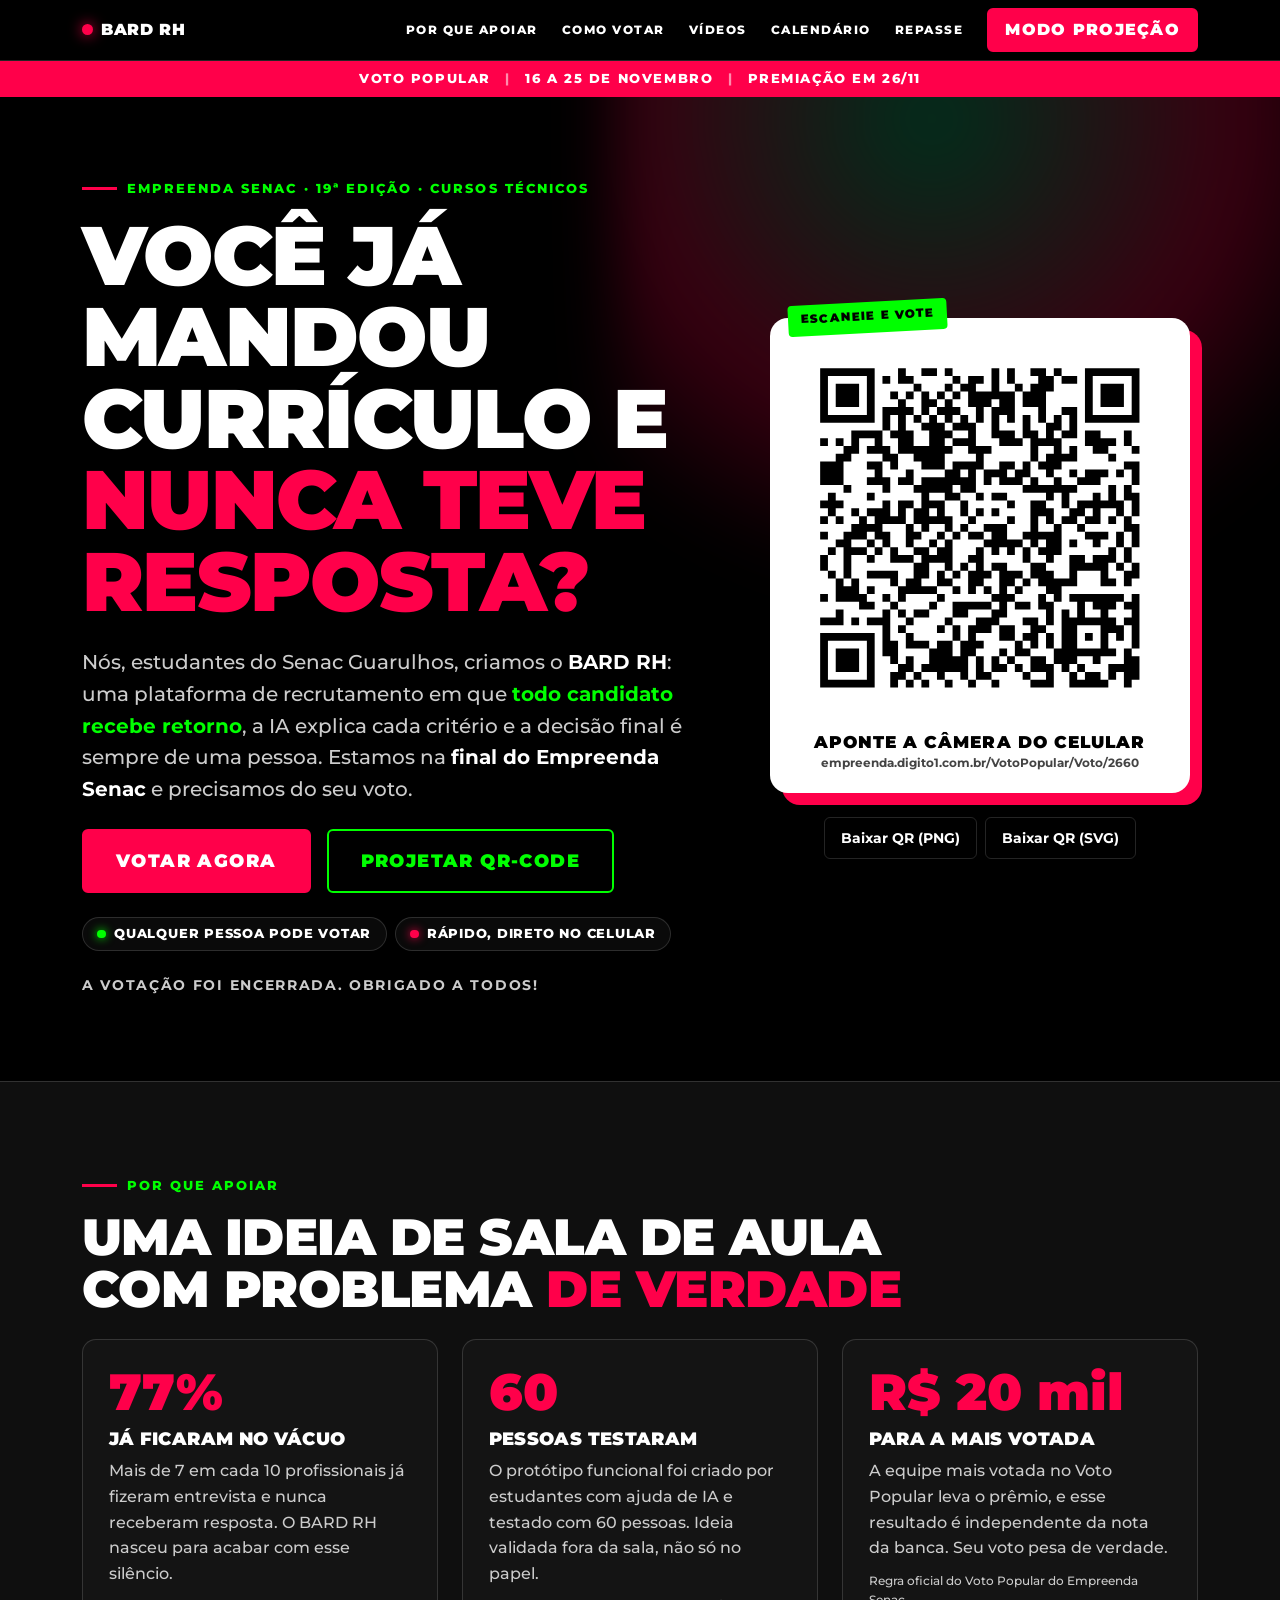
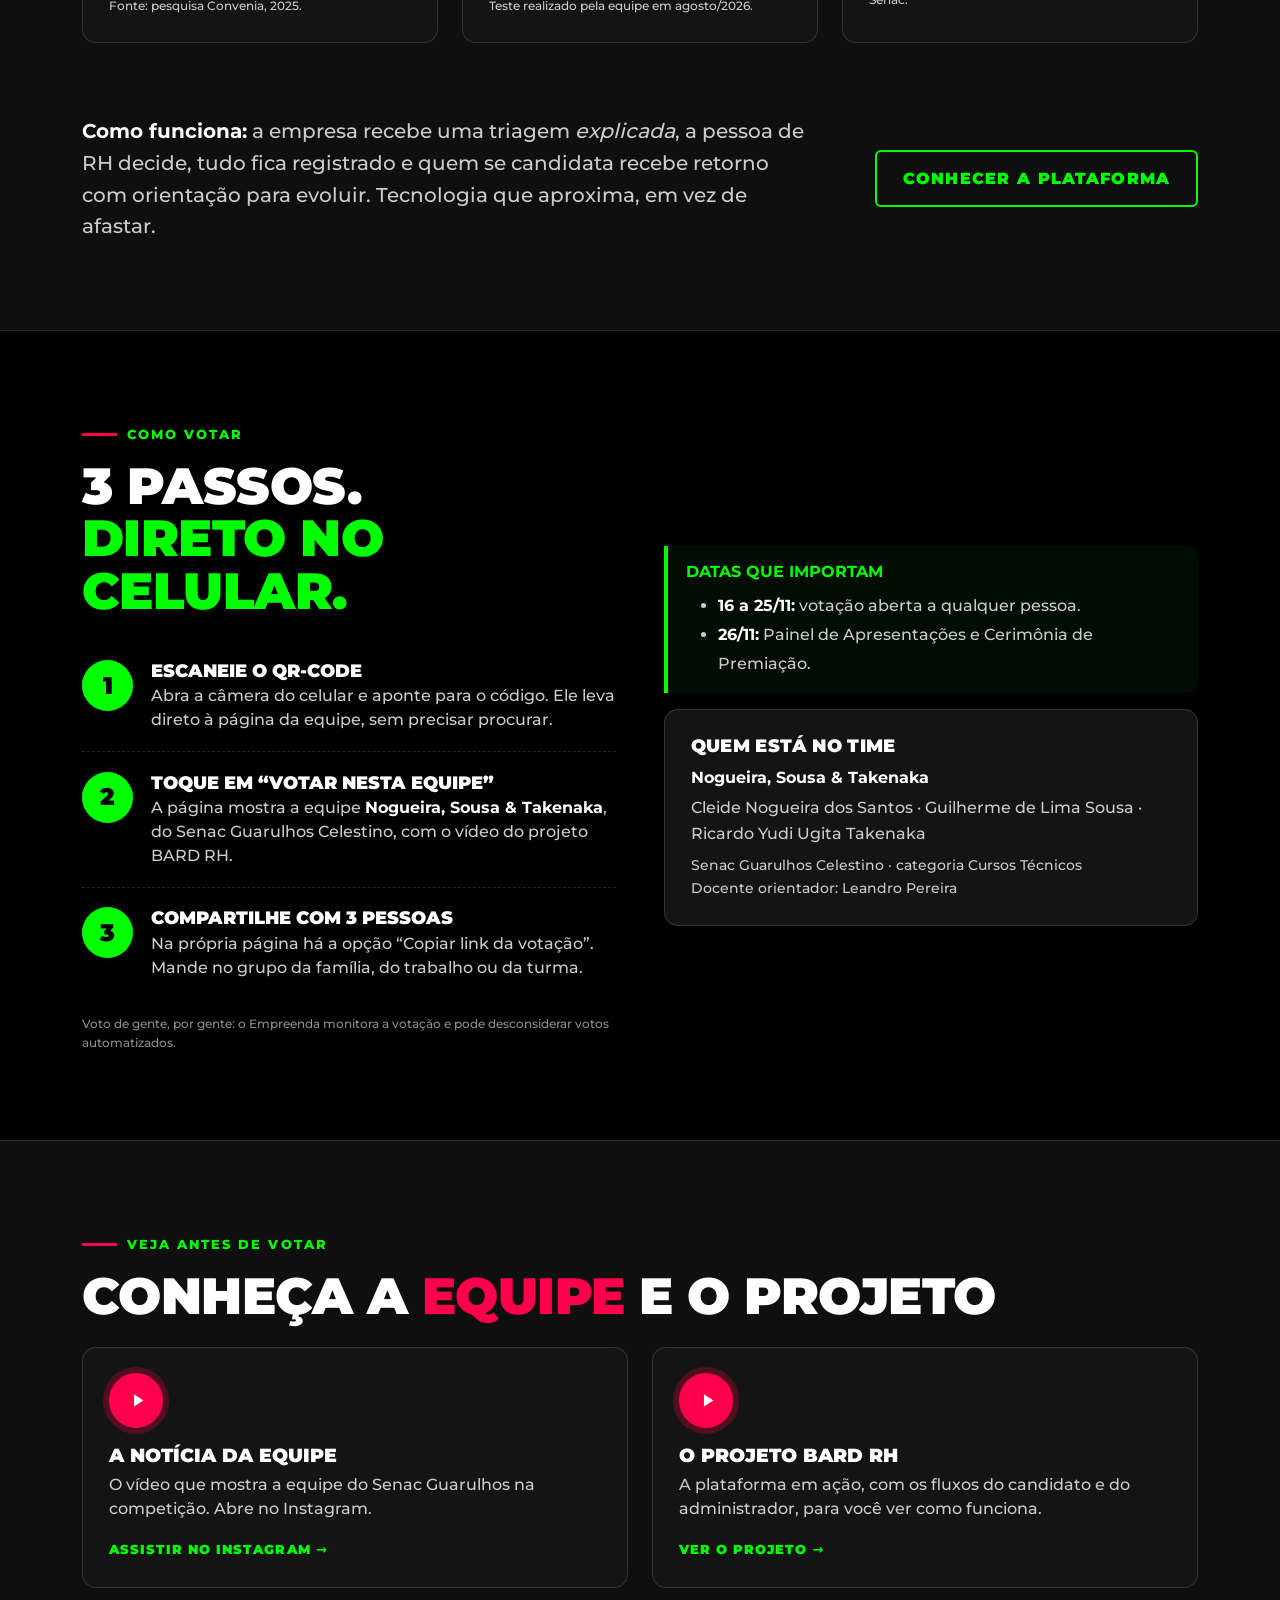
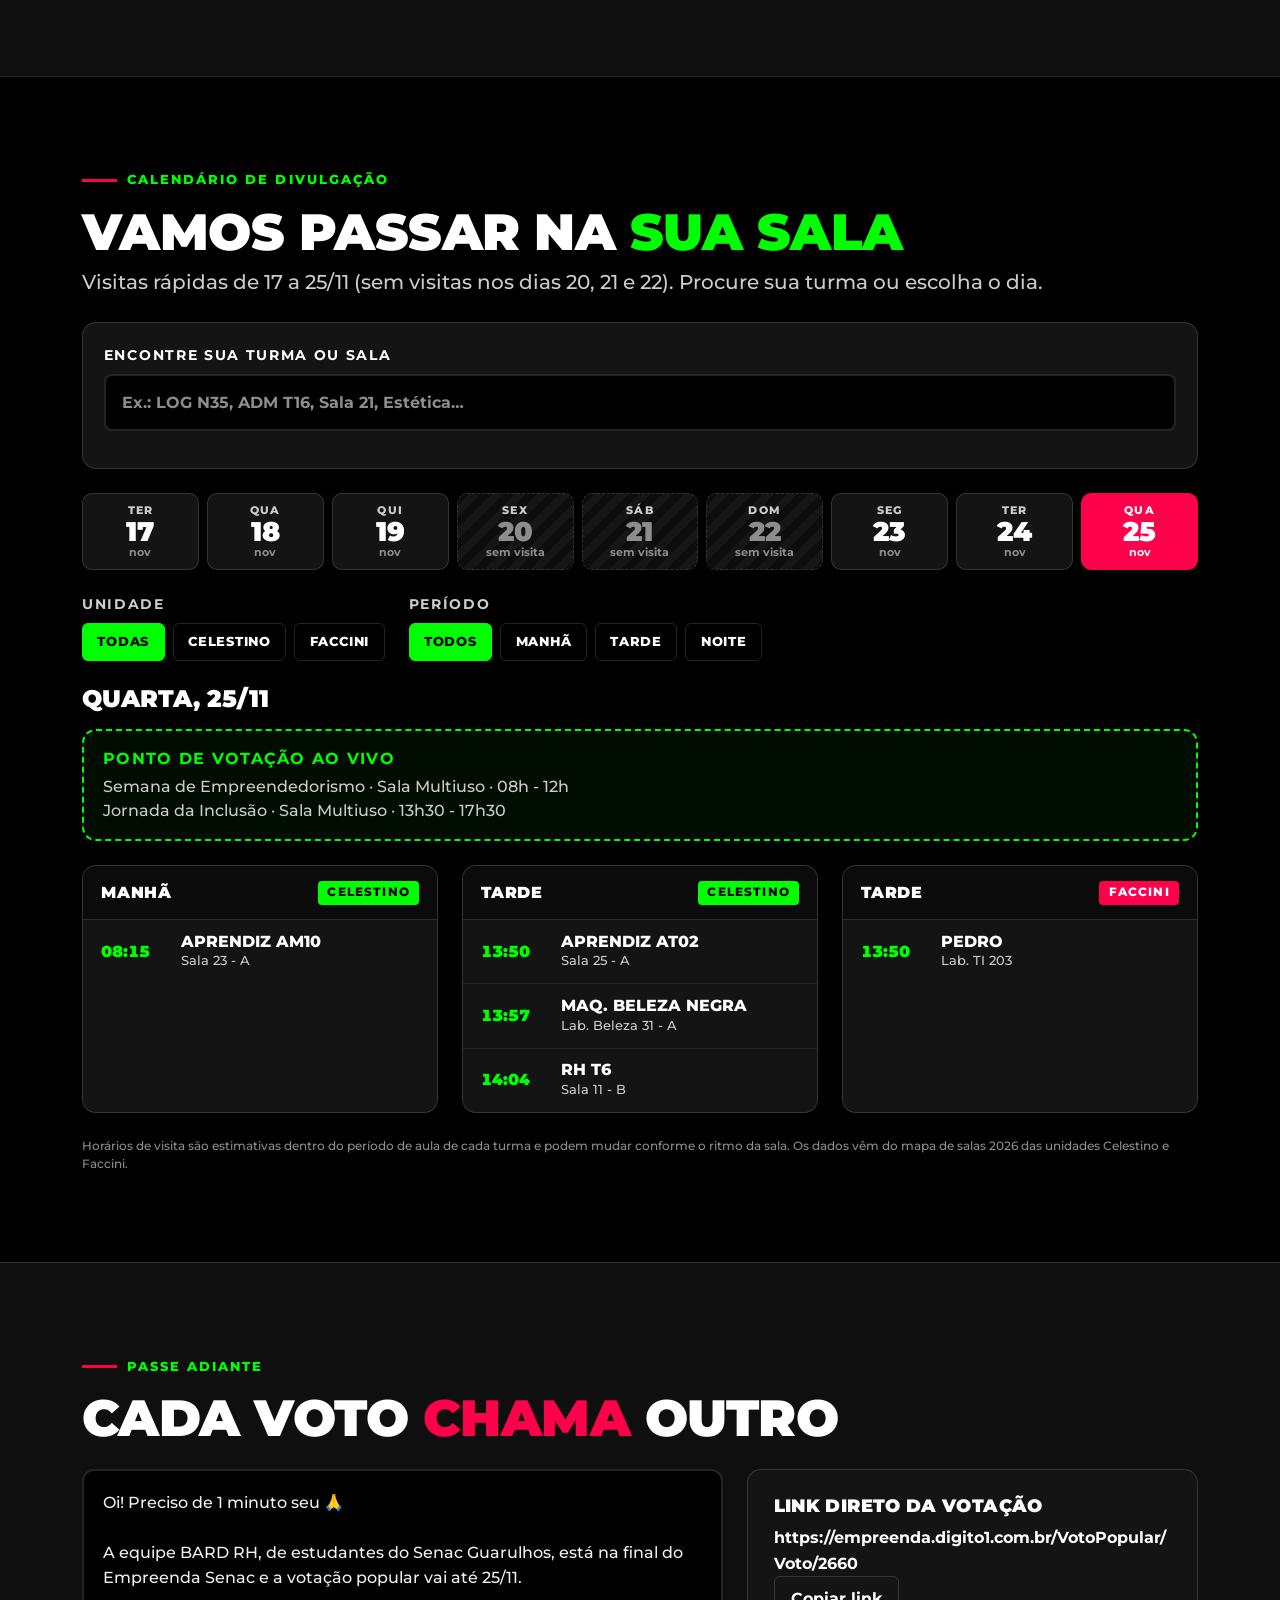
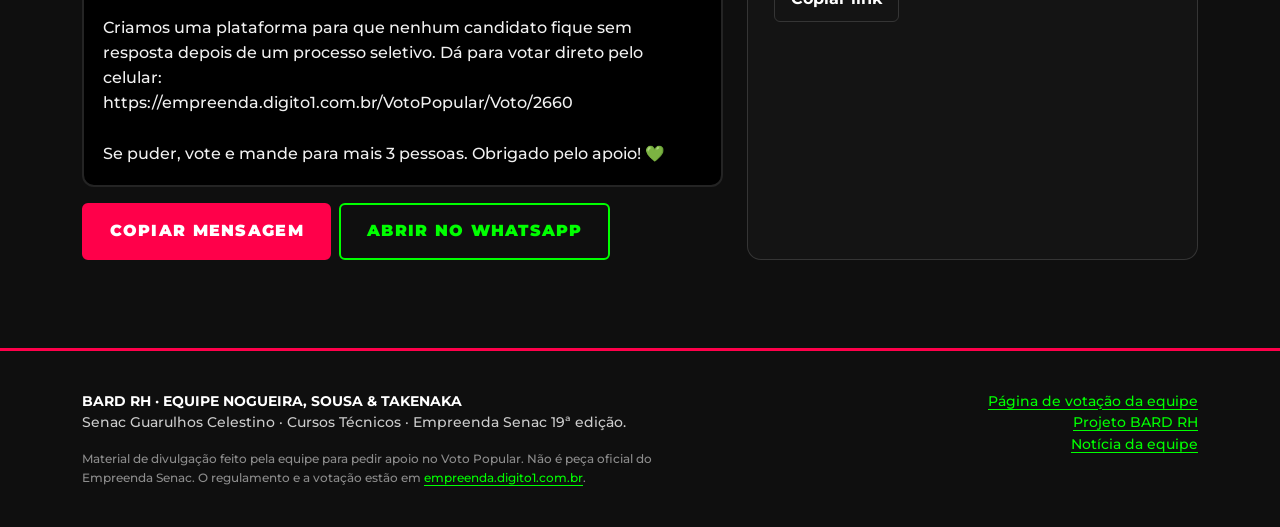
==== index.html @ 0c1e0957 "Add files via upload" ====
<!doctype html>
<html lang="pt-BR">
<head>
<meta charset="utf-8">
<meta name="viewport" content="width=device-width, initial-scale=1">
<title>Apoie o BARD RH · Voto Popular Empreenda Senac 2026</title>
<meta name="description" content="Equipe BARD RH (Senac Guarulhos) na final do Empreenda Senac. Vote no Voto Popular de 16 a 25/11 escaneando o QR-Code.">
<meta name="theme-color" content="#000000">
<link href="assets/vendor/bootstrap.min.css" rel="stylesheet">
<link href="assets/style.css" rel="stylesheet">
</head>
<body>
<a class="skip-link" href="#conteudo">Ir para o conteúdo</a>

<nav class="navbar navbar-expand-lg navbar-emp sticky-top" aria-label="Principal">
  <div class="container">
    <a class="navbar-brand" href="#topo"><span class="brand-dot"></span>BARD RH</a>
    <button class="navbar-toggler" type="button" data-bs-toggle="collapse" data-bs-target="#menu" aria-controls="menu" aria-expanded="false" aria-label="Abrir menu">
      <span class="navbar-toggler-icon"></span>
    </button>
    <div class="collapse navbar-collapse" id="menu">
      <ul class="navbar-nav ms-auto align-items-lg-center gap-lg-2">
        <li class="nav-item"><a class="nav-link" href="#por-que">Por que apoiar</a></li>
        <li class="nav-item"><a class="nav-link" href="#como-votar">Como votar</a></li>
        <li class="nav-item"><a class="nav-link" href="#videos">Vídeos</a></li>
        <li class="nav-item"><a class="nav-link" href="#calendario">Calendário</a></li>
        <li class="nav-item"><a class="nav-link" href="#kit">Repasse</a></li>
        <li class="nav-item ms-lg-2"><button class="btn btn-emp py-2 px-3" type="button" id="btnProjecaoNav">Modo projeção</button></li>
      </ul>
    </div>
  </div>
</nav>

<div class="band-pink py-2 text-center">
  <div class="container">Voto Popular<span class="sep">|</span>16 a 25 de novembro<span class="sep">|</span>Premiação em 26/11</div>
</div>

<main id="conteudo">

<!-- ================= HERO ================= -->
<header class="hero" id="topo">
  <div class="container position-relative">
    <div class="row align-items-center g-5">
      <div class="col-lg-7">
        <p class="eyebrow mb-3">Empreenda Senac · 19ª edição · Cursos Técnicos</p>
        <h1 class="display-emp mb-4">
          Você já mandou currículo e <span class="hl-pink">nunca teve resposta?</span>
        </h1>
        <p class="lead-emp mb-4">
          Nós, estudantes do Senac Guarulhos, criamos o <strong class="text-white">BARD RH</strong>: uma plataforma de recrutamento em que <strong class="text-green">todo candidato recebe retorno</strong>, a IA explica cada critério e a decisão final é sempre de uma pessoa.
          Estamos na <strong class="text-white">final do Empreenda Senac</strong> e precisamos do seu voto.
        </p>
        <div class="d-flex flex-wrap gap-3 mb-4">
          <a class="btn btn-emp btn-lg-emp" href="https://empreenda.digito1.com.br/VotoPopular/Voto/2660" target="_blank" rel="noopener">Votar agora</a>
          <button class="btn btn-emp-outline btn-lg-emp" type="button" id="btnProjecao">Projetar QR-Code</button>
        </div>
        <div class="d-flex flex-wrap gap-2 mb-4">
          <span class="chip"><i></i>Qualquer pessoa pode votar</span>
          <span class="chip chip-pink"><i></i>Rápido, direto no celular</span>
        </div>
        <div id="countdownArea" aria-live="polite">
          <div class="text-muted-emp small fw-bold text-uppercase mb-2" style="letter-spacing:.12em" id="cdLabel">A votação termina em</div>
          <div class="countdown" id="countdown">
            <div class="cd-box"><b id="cdD">--</b><span>dias</span></div>
            <div class="cd-box"><b id="cdH">--</b><span>horas</span></div>
            <div class="cd-box"><b id="cdM">--</b><span>min</span></div>
          </div>
        </div>
      </div>

      <div class="col-lg-5">
        <div class="qr-wrap">
          <span class="qr-tag">Escaneie e vote</span>
          <div class="qr-card">
            <div class="qr-img" role="img" aria-label="QR-Code que abre a página de votação da equipe Nogueira, Sousa e Takenaka no Empreenda Senac" id="qrHero"><svg xmlns="http://www.w3.org/2000/svg" viewBox="0 0 49 49" class="segno"><path fill="#fff" d="M0 0h49v49h-49z"/><path class="qrline" stroke="#000" d="M4 4.5h7m3 0h1m2 0h2m1 0h1m5 0h1m1 0h1m2 0h2m1 0h1m3 0h7m-41 1h1m5 0h1m1 0h1m1 0h2m5 0h1m1 0h2m1 0h1m1 0h1m3 0h2m1 0h2m1 0h1m5 0h1m-41 1h1m1 0h3m1 0h1m5 0h1m3 0h1m1 0h2m2 0h1m2 0h1m1 0h3m4 0h1m1 0h3m1 0h1m-41 1h1m1 0h3m1 0h1m2 0h1m1 0h1m1 0h1m1 0h1m1 0h1m1 0h6m1 0h3m5 0h1m1 0h3m1 0h1m-41 1h1m1 0h3m1 0h1m3 0h1m2 0h2m1 0h1m2 0h3m1 0h2m1 0h3m5 0h1m1 0h3m1 0h1m-41 1h1m5 0h1m1 0h4m1 0h1m1 0h3m2 0h1m1 0h3m3 0h1m2 0h2m1 0h1m5 0h1m-41 1h7m1 0h1m1 0h1m1 0h1m1 0h1m1 0h1m1 0h1m1 0h1m1 0h1m1 0h1m1 0h1m1 0h1m1 0h1m1 0h1m1 0h7m-33 1h1m1 0h1m2 0h3m1 0h3m2 0h1m3 0h1m2 0h2m1 0h1m-29 1h4m1 0h3m2 0h3m2 0h1m2 0h3m1 0h2m1 0h1m1 0h2m1 0h2m3 0h1m-40 1h1m1 0h1m1 0h1m2 0h1m2 0h2m2 0h2m1 0h3m3 0h3m1 0h4m3 0h4m1 0h1m-37 1h2m1 0h3m1 0h7m2 0h3m5 0h1m2 0h1m1 0h1m2 0h2m3 0h1m-39 1h2m4 0h2m2 0h4m4 0h1m6 0h1m1 0h4m4 0h1m-38 1h3m3 0h2m1 0h1m3 0h3m1 0h4m2 0h2m1 0h1m1 0h3m8 0h2m-41 1h3m4 0h1m3 0h1m4 0h2m1 0h1m1 0h3m1 0h2m2 0h1m2 0h1m1 0h3m1 0h1m1 0h1m-41 1h3m3 0h3m1 0h2m1 0h7m1 0h1m1 0h3m1 0h1m2 0h1m2 0h3m4 0h1m-38 1h1m4 0h1m3 0h5m1 0h2m6 0h7m4 0h1m1 0h1m-39 1h1m4 0h1m6 0h1m2 0h2m2 0h1m1 0h2m5 0h1m1 0h1m3 0h1m1 0h1m1 0h2m-41 1h3m5 0h1m1 0h2m1 0h3m2 0h1m5 0h1m2 0h2m2 0h1m1 0h6m1 0h1m-40 1h1m2 0h1m1 0h3m1 0h1m1 0h2m1 0h1m2 0h1m1 0h1m1 0h1m4 0h3m2 0h2m1 0h1m2 0h1m1 0h1m-41 1h1m1 0h1m2 0h1m1 0h4m1 0h5m2 0h1m4 0h1m2 0h1m1 0h1m1 0h2m1 0h2m1 0h1m1 0h1m-36 1h4m3 0h1m1 0h1m2 0h1m1 0h1m2 0h3m3 0h1m2 0h1m2 0h1m5 0h2m-41 1h1m2 0h3m1 0h2m2 0h2m2 0h1m1 0h1m1 0h2m1 0h2m2 0h5m3 0h3m1 0h1m1 0h1m-39 1h2m2 0h1m1 0h1m2 0h1m2 0h1m1 0h1m4 0h5m1 0h1m1 0h2m1 0h1m2 0h1m2 0h1m1 0h1m-40 1h1m1 0h3m1 0h1m1 0h1m2 0h2m1 0h2m3 0h1m1 0h1m1 0h1m1 0h1m1 0h3m6 0h1m1 0h1m-40 1h1m2 0h1m2 0h1m2 0h3m1 0h4m2 0h2m5 0h1m2 0h1m2 0h2m1 0h3m1 0h1m-40 1h1m2 0h1m8 0h2m2 0h1m1 0h1m1 0h1m1 0h2m3 0h2m3 0h5m1 0h1m1 0h1m-40 1h1m1 0h1m2 0h4m2 0h2m1 0h1m1 0h1m1 0h3m1 0h3m1 0h3m2 0h1m3 0h1m2 0h2m-39 1h1m1 0h1m4 0h1m1 0h2m2 0h2m2 0h2m2 0h2m1 0h1m1 0h5m3 0h2m1 0h1m-38 1h3m1 0h1m3 0h5m2 0h1m1 0h1m1 0h1m1 0h1m1 0h1m3 0h2m-31 1h1m1 0h4m2 0h1m1 0h1m4 0h1m6 0h3m3 0h1m1 0h1m1 0h7m1 0h1m-36 1h2m2 0h1m4 0h1m2 0h5m1 0h1m1 0h2m1 0h2m3 0h1m1 0h3m1 0h2m-39 1h1m5 0h1m1 0h1m1 0h2m3 0h2m3 0h2m5 0h1m1 0h1m1 0h1m2 0h1m3 0h1m-41 1h3m1 0h1m1 0h3m2 0h1m4 0h1m3 0h3m3 0h2m1 0h1m1 0h7m1 0h2m-33 1h1m1 0h1m4 0h1m1 0h1m1 0h3m1 0h2m2 0h2m2 0h2m3 0h3m1 0h1m-41 1h7m1 0h1m2 0h1m5 0h1m1 0h1m3 0h2m1 0h2m1 0h1m1 0h2m1 0h1m1 0h1m1 0h1m1 0h1m-41 1h1m5 0h1m1 0h2m1 0h3m1 0h2m1 0h3m4 0h1m1 0h1m1 0h1m1 0h2m3 0h1m3 0h1m-41 1h1m1 0h3m1 0h1m1 0h2m4 0h3m1 0h2m3 0h1m1 0h2m3 0h8m1 0h1m-40 1h1m1 0h3m1 0h1m2 0h1m1 0h1m2 0h5m1 0h1m1 0h1m1 0h1m2 0h2m1 0h3m2 0h1m3 0h2m-41 1h1m1 0h3m1 0h1m3 0h2m1 0h6m1 0h1m1 0h2m1 0h1m1 0h3m1 0h1m1 0h1m3 0h4m-41 1h1m5 0h1m2 0h2m1 0h1m2 0h1m2 0h1m1 0h2m4 0h1m2 0h1m2 0h1m1 0h2m1 0h1m1 0h2m-41 1h7m2 0h1m1 0h1m1 0h1m2 0h1m2 0h1m2 0h1m4 0h3m2 0h5m2 0h1"/></svg></div>
            <div class="qr-cta">Aponte a câmera do celular
              <small>empreenda.digito1.com.br/VotoPopular/Voto/2660</small>
            </div>
          </div>
        </div>
        <div class="d-flex flex-wrap gap-2 justify-content-center mt-4 no-print">
          <a class="btn btn-ghost btn-sm" href="assets/qr-voto.png" download="qr-voto-bard-rh.png">Baixar QR (PNG)</a>
          <a class="btn btn-ghost btn-sm" href="assets/qr-voto.svg" download="qr-voto-bard-rh.svg">Baixar QR (SVG)</a>
        </div>
      </div>
    </div>
  </div>
</header>

<!-- ================= POR QUE APOIAR ================= -->
<section class="section section-alt" id="por-que">
  <div class="container">
    <p class="eyebrow mb-3">Por que apoiar</p>
    <h2 class="section-title mb-4">Uma ideia de sala de aula<br>com problema <span class="text-pink">de verdade</span></h2>
    <div class="row g-4">
      <div class="col-md-4">
        <article class="card-emp">
          <div class="num">77%</div>
          <h3>Já ficaram no vácuo</h3>
          <p>Mais de 7 em cada 10 profissionais já fizeram entrevista e nunca receberam resposta. O BARD RH nasceu para acabar com esse silêncio.</p>
          <p class="source-note">Fonte: pesquisa Convenia, 2025.</p>
        </article>
      </div>
      <div class="col-md-4">
        <article class="card-emp">
          <div class="num">60</div>
          <h3>Pessoas testaram</h3>
          <p>O protótipo funcional foi criado por estudantes com ajuda de IA e testado com 60 pessoas. Ideia validada fora da sala, não só no papel.</p>
          <p class="source-note">Teste realizado pela equipe em agosto/2026.</p>
        </article>
      </div>
      <div class="col-md-4">
        <article class="card-emp">
          <div class="num">R$&nbsp;20&nbsp;mil</div>
          <h3>Para a mais votada</h3>
          <p>A equipe mais votada no Voto Popular leva o prêmio, e esse resultado é independente da nota da banca. Seu voto pesa de verdade.</p>
          <p class="source-note">Regra oficial do Voto Popular do Empreenda Senac.</p>
        </article>
      </div>
    </div>
    <div class="row mt-5 g-4 align-items-center">
      <div class="col-lg-8">
        <p class="lead-emp mb-0">
          <strong class="text-white">Como funciona:</strong> a empresa recebe uma triagem <em>explicada</em>, a pessoa de RH decide, tudo fica registrado e quem se candidata recebe retorno com orientação para evoluir. Tecnologia que aproxima, em vez de afastar.
        </p>
      </div>
      <div class="col-lg-4 text-lg-end">
        <a class="btn btn-emp-outline" href="https://logdev-hub.github.io/bard-ia/" target="_blank" rel="noopener">Conhecer a plataforma</a>
      </div>
    </div>
  </div>
</section>

<!-- ================= COMO VOTAR ================= -->
<section class="section" id="como-votar">
  <div class="container">
    <div class="row g-5 align-items-center">
      <div class="col-lg-6">
        <p class="eyebrow mb-3">Como votar</p>
        <h2 class="section-title mb-4">3 passos.<br><span class="text-green">Direto no celular.</span></h2>
        <div>
          <div class="step"><div class="n">1</div><div><h3>Escaneie o QR-Code</h3><p>Abra a câmera do celular e aponte para o código. Ele leva direto à página da equipe, sem precisar procurar.</p></div></div>
          <div class="step"><div class="n">2</div><div><h3>Toque em “Votar nesta equipe”</h3><p>A página mostra a equipe <strong class="text-white">Nogueira, Sousa &amp; Takenaka</strong>, do Senac Guarulhos Celestino, com o vídeo do projeto BARD RH.</p></div></div>
          <div class="step"><div class="n">3</div><div><h3>Compartilhe com 3 pessoas</h3><p>Na própria página há a opção “Copiar link da votação”. Mande no grupo da família, do trabalho ou da turma.</p></div></div>
        </div>
        <p class="disclaimer mt-3 mb-0">Voto de gente, por gente: o Empreenda monitora a votação e pode desconsiderar votos automatizados.</p>
      </div>
      <div class="col-lg-6">
        <div class="note-box mb-3">
          <strong class="text-green text-uppercase">Datas que importam</strong>
          <ul class="mb-0 mt-2 text-muted-emp" style="line-height:1.8">
            <li><strong class="text-white">16 a 25/11:</strong> votação aberta a qualquer pessoa.</li>
            <li><strong class="text-white">26/11:</strong> Painel de Apresentações e Cerimônia de Premiação.</li>
          </ul>
        </div>
        <div class="card-emp">
          <h3 class="mt-0">Quem está no time</h3>
          <p class="text-white fw-bold mb-1">Nogueira, Sousa &amp; Takenaka</p>
          <p class="mb-2">Cleide Nogueira dos Santos · Guilherme de Lima Sousa · Ricardo Yudi Ugita Takenaka</p>
          <p class="mb-0 small">Senac Guarulhos Celestino · categoria Cursos Técnicos<br>Docente orientador: Leandro Pereira</p>
        </div>
      </div>
    </div>
  </div>
</section>

<!-- ================= VÍDEOS ================= -->
<section class="section section-alt" id="videos">
  <div class="container">
    <p class="eyebrow mb-3">Veja antes de votar</p>
    <h2 class="section-title mb-4">Conheça a <span class="text-pink">equipe</span> e o projeto</h2>
    <div class="row g-4">
      <div class="col-md-6">
        <a class="media-card" href="https://www.instagram.com/reel/DfzfuuGOWmR/?psln=bWFsMzl5Nm1ucWM2" target="_blank" rel="noopener">
          <div class="play"><svg viewBox="0 0 24 24" aria-hidden="true"><path d="M8 5v14l11-7z"/></svg></div>
          <h3>A notícia da equipe</h3>
          <p>O vídeo que mostra a equipe do Senac Guarulhos na competição. Abre no Instagram.</p>
          <span class="go">Assistir no Instagram →</span>
        </a>
      </div>
      <div class="col-md-6">
        <a class="media-card" href="https://logdev-hub.github.io/bard-ia/" target="_blank" rel="noopener">
          <div class="play"><svg viewBox="0 0 24 24" aria-hidden="true"><path d="M8 5v14l11-7z"/></svg></div>
          <h3>O projeto BARD RH</h3>
          <p>A plataforma em ação, com os fluxos do candidato e do administrador, para você ver como funciona.</p>
          <span class="go">Ver o projeto →</span>
        </a>
      </div>
    </div>
  </div>
</section>

<!-- ================= CALENDÁRIO ================= -->
<section class="section" id="calendario">
  <div class="container">
    <p class="eyebrow mb-3">Calendário de divulgação</p>
    <h2 class="section-title mb-2">Vamos passar na <span class="text-green">sua sala</span></h2>
    <p class="lead-emp mb-4">Visitas rápidas de 17 a 25/11 (sem visitas nos dias 20, 21 e 22). Procure sua turma ou escolha o dia.</p>

    <div class="finder mb-4">
      <label for="busca" class="form-label fw-bold text-uppercase small" style="letter-spacing:.12em">Encontre sua turma ou sala</label>
      <input id="busca" type="search" class="form-control form-control-emp" placeholder="Ex.: LOG N35, ADM T16, Sala 21, Estética…" autocomplete="off">
      <div id="buscaRes" class="mt-3" aria-live="polite"></div>
    </div>

    <div class="day-strip mb-4" id="dayStrip" role="group" aria-label="Escolha o dia"></div>

    <div class="d-flex flex-wrap gap-4 mb-4 no-print">
      <div>
        <div class="small text-muted-emp fw-bold text-uppercase mb-2" style="letter-spacing:.12em">Unidade</div>
        <div class="d-flex flex-wrap gap-2" id="fUnit" role="group" aria-label="Filtrar por unidade">
          <button class="btn btn-seg active" data-v="all" type="button">Todas</button>
          <button class="btn btn-seg" data-v="CEL" type="button">Celestino</button>
          <button class="btn btn-seg" data-v="FAC" type="button">Faccini</button>
        </div>
      </div>
      <div>
        <div class="small text-muted-emp fw-bold text-uppercase mb-2" style="letter-spacing:.12em">Período</div>
        <div class="d-flex flex-wrap gap-2" id="fPer" role="group" aria-label="Filtrar por período">
          <button class="btn btn-seg active" data-v="all" type="button">Todos</button>
          <button class="btn btn-seg" data-v="Manhã" type="button">Manhã</button>
          <button class="btn btn-seg" data-v="Tarde" type="button">Tarde</button>
          <button class="btn btn-seg" data-v="Noite" type="button">Noite</button>
        </div>
      </div>
    </div>

    <h3 class="h4 fw-black text-uppercase mb-3" id="dayTitle" style="font-weight:900"></h3>
    <div id="dayEvents"></div>
    <div class="row g-4" id="dayBlocks"></div>
    <p class="disclaimer mt-4 mb-0">Horários de visita são estimativas dentro do período de aula de cada turma e podem mudar conforme o ritmo da sala. Os dados vêm do mapa de salas 2026 das unidades Celestino e Faccini.</p>
  </div>
</section>

<!-- ================= KIT ================= -->
<section class="section section-alt" id="kit">
  <div class="container">
    <p class="eyebrow mb-3">Passe adiante</p>
    <h2 class="section-title mb-4">Cada voto <span class="text-pink">chama</span> outro</h2>
    <div class="row g-4">
      <div class="col-lg-7">
        <div class="msg-box" id="msgZap"></div>
        <div class="d-flex flex-wrap gap-2 mt-3">
          <button class="btn btn-emp" type="button" id="btnCopiarMsg">Copiar mensagem</button>
          <a class="btn btn-emp-outline" id="btnZap" href="#" target="_blank" rel="noopener">Abrir no WhatsApp</a>
          <button class="btn btn-ghost" type="button" id="btnShare">Compartilhar…</button>
        </div>
      </div>
      <div class="col-lg-5">
        <div class="card-emp">
          <h3 class="mt-0">Link direto da votação</h3>
          <p class="text-white fw-bold" style="word-break:break-all" id="voteUrl">https://empreenda.digito1.com.br/VotoPopular/Voto/2660</p>
          <button class="btn btn-ghost" type="button" id="btnCopiarLink">Copiar link</button>
        </div>
      </div>
    </div>
  </div>
</section>

</main>

<footer class="footer-emp">
  <div class="container">
    <div class="row g-4">
      <div class="col-md-7">
        <strong class="text-white text-uppercase">BARD RH · Equipe Nogueira, Sousa &amp; Takenaka</strong><br>
        Senac Guarulhos Celestino · Cursos Técnicos · Empreenda Senac 19ª edição.
        <p class="disclaimer mt-3 mb-0">Material de divulgação feito pela equipe para pedir apoio no Voto Popular. Não é peça oficial do Empreenda Senac. O regulamento e a votação estão em <a href="https://empreenda.digito1.com.br/" target="_blank" rel="noopener">empreenda.digito1.com.br</a>.</p>
      </div>
      <div class="col-md-5 text-md-end">
        <a href="https://empreenda.digito1.com.br/VotoPopular/Voto/2660" target="_blank" rel="noopener">Página de votação da equipe</a><br>
        <a href="https://logdev-hub.github.io/bard-ia/" target="_blank" rel="noopener">Projeto BARD RH</a><br>
        <a href="https://www.instagram.com/reel/DfzfuuGOWmR/?psln=bWFsMzl5Nm1ucWM2" target="_blank" rel="noopener">Notícia da equipe</a>
      </div>
    </div>
  </div>
</footer>

<!-- ================= MODO PROJEÇÃO ================= -->
<div class="projecao" id="projecao" role="dialog" aria-modal="true" aria-label="QR-Code em tela cheia">
  <button class="btn btn-ghost proj-close" type="button" id="btnFechaProj">Fechar (Esc)</button>
  <div class="proj-grid">
    <div>
      <p class="eyebrow mb-3">Voto Popular · Empreenda Senac</p>
      <div class="proj-title">Seu voto <span class="text-pink">vale</span><br>uma ideia <span class="text-green">que dá resposta.</span></div>
      <p class="lead-emp mt-4 mb-3" style="font-size:clamp(1rem,1.9vw,1.8rem)">Escaneie, toque em <strong class="text-white">“Votar nesta equipe”</strong> e mande para 3 pessoas. Até <strong class="text-white">25/11</strong>.</p>
      <div class="proj-url" id="projUrl">empreenda.digito1.com.br/VotoPopular/Voto/2660</div>
      <div class="mt-3 d-flex gap-2 align-items-center"><span class="chip"><i></i>BARD RH · Senac Guarulhos</span></div>
    </div>
    <div><div class="proj-qr" id="qrProj" role="img" aria-label="QR-Code do Voto Popular"></div></div>
  </div>
</div>

<div class="toast-emp" id="toast" role="status" aria-live="polite"></div>

<script src="assets/vendor/bootstrap.bundle.min.js"></script>
<script src="assets/plano-publico.js"></script>
<script src="assets/app.js"></script>
</body>
</html>
---- assets/style.css ----
/* Apoie o BARD RH — paleta Empreenda Senac: preto, rosa #FF004A, verde #00FF00, branco */
@font-face{font-family:"Montserrat";font-weight:500;font-display:swap;src:url(fonts/montserrat-latin-500-normal.woff2) format("woff2")}
@font-face{font-family:"Montserrat";font-weight:700;font-display:swap;src:url(fonts/montserrat-latin-700-normal.woff2) format("woff2")}
@font-face{font-family:"Montserrat";font-weight:800;font-display:swap;src:url(fonts/montserrat-latin-800-normal.woff2) format("woff2")}
@font-face{font-family:"Montserrat";font-weight:900;font-display:swap;src:url(fonts/montserrat-latin-900-normal.woff2) format("woff2")}

:root{
  --emp-black:#000;
  --emp-ink:#0f0f0f;
  --emp-card:#141414;
  --emp-line:rgba(255,255,255,.14);
  --emp-pink:#FF004A;
  --emp-green:#00FF00;
  --emp-white:#fff;
  --emp-muted:#cccccc;
  --emp-dim:#8d8d8d;
  --bs-body-bg:var(--emp-black);
  --bs-body-color:var(--emp-white);
  --bs-body-font-family:"Montserrat",system-ui,-apple-system,"Segoe UI",Roboto,Arial,sans-serif;
  --bs-body-font-weight:500;
  --bs-link-color:var(--emp-green);
  --bs-link-hover-color:#7dff7d;
}
html{scroll-behavior:smooth;scroll-padding-top:84px}
body{background:var(--emp-black);color:var(--emp-white);-webkit-font-smoothing:antialiased}
a{text-underline-offset:3px}
::selection{background:var(--emp-pink);color:#fff}
:focus-visible{outline:3px solid var(--emp-green);outline-offset:3px;border-radius:4px}

.skip-link{position:absolute;left:-999px;top:8px;background:var(--emp-green);color:#000;padding:.5rem 1rem;font-weight:800;z-index:3000}
.skip-link:focus{left:8px}

/* ---------- Tipografia ---------- */
.display-emp{font-weight:900;text-transform:uppercase;line-height:.98;letter-spacing:-.02em}
.eyebrow{display:inline-flex;align-items:center;gap:.6rem;font-size:.8rem;font-weight:800;letter-spacing:.16em;text-transform:uppercase;color:var(--emp-green)}
.eyebrow::before{content:"";width:2.2rem;height:3px;background:var(--emp-pink)}
.text-pink{color:var(--emp-pink)!important}
.text-green{color:var(--emp-green)!important}
.text-muted-emp{color:var(--emp-muted)!important}
.section-title{font-weight:900;text-transform:uppercase;letter-spacing:-.01em;line-height:1.02;font-size:clamp(1.9rem,4.4vw,3.2rem)}
.lead-emp{font-size:clamp(1.05rem,1.6vw,1.3rem);line-height:1.55;color:var(--emp-muted)}

/* ---------- Navbar ---------- */
.navbar-emp{background:rgba(0,0,0,.92);backdrop-filter:blur(8px);border-bottom:1px solid var(--emp-line)}
.navbar-emp{--bs-navbar-brand-color:#fff;--bs-navbar-brand-hover-color:#fff;--bs-navbar-color:#fff}
.navbar-emp .navbar-brand{font-weight:900;letter-spacing:.04em;text-transform:uppercase;font-size:1rem}
.navbar-emp .nav-link{color:#fff;font-size:.78rem;font-weight:800;letter-spacing:.12em;text-transform:uppercase}
.navbar-emp .nav-link:hover,.navbar-emp .nav-link.active{color:var(--emp-green)}
.brand-dot{display:inline-block;width:.7rem;height:.7rem;background:var(--emp-pink);border-radius:50%;margin-right:.5rem;box-shadow:0 0 14px var(--emp-pink)}
.navbar-toggler{border-color:var(--emp-line)}
.navbar-toggler-icon{filter:invert(1)}

/* ---------- Faixa rosa (igual à barra do site do Empreenda) ---------- */
.band-pink{background:var(--emp-pink);color:#fff;font-weight:800;text-transform:uppercase;letter-spacing:.12em;font-size:.82rem}
.band-pink .sep{opacity:.55;margin:0 .9rem}

/* ---------- Botões ---------- */
.btn-emp{background:var(--emp-pink);border:2px solid var(--emp-pink);color:#fff;font-weight:900;text-transform:uppercase;letter-spacing:.08em;border-radius:6px;padding:.9rem 1.6rem;transition:transform .15s,box-shadow .15s,background .15s}
.btn-emp:hover{background:#ff2a66;border-color:#ff2a66;color:#fff;transform:translateY(-2px);box-shadow:0 8px 0 -2px #7a0023}
.btn-emp:active{transform:translateY(0);box-shadow:none}
.btn-emp-outline{background:transparent;border:2px solid var(--emp-green);color:var(--emp-green);font-weight:900;text-transform:uppercase;letter-spacing:.08em;border-radius:6px;padding:.9rem 1.6rem;transition:all .15s}
.btn-emp-outline:hover{background:var(--emp-green);color:#000}
.btn-ghost{background:transparent;border:1px solid var(--emp-line);color:#fff;font-weight:700;border-radius:6px;padding:.6rem 1rem}
.btn-ghost:hover{border-color:var(--emp-pink);color:#fff;background:rgba(255,0,74,.12)}
.btn-lg-emp{font-size:1.1rem;padding:1.05rem 2rem}

/* ---------- Hero ---------- */
.hero{position:relative;overflow:hidden;padding:clamp(2.5rem,6vw,5rem) 0 clamp(3rem,6vw,5rem)}
.hero::before{content:"";position:absolute;inset:-30% -10% auto auto;width:62vw;height:62vw;max-width:820px;max-height:820px;background:radial-gradient(circle at 40% 40%,rgba(0,255,150,.18),rgba(255,0,74,.22) 45%,transparent 70%);filter:blur(30px);pointer-events:none}
.hero h1{font-size:clamp(2.4rem,6.8vw,5.2rem)}
.hero h1 .hl-pink{color:var(--emp-pink)}
.hero h1 .hl-green{color:var(--emp-green)}
.chip{display:inline-flex;align-items:center;gap:.5rem;border:1px solid var(--emp-line);border-radius:999px;padding:.4rem .9rem;font-size:.8rem;font-weight:800;letter-spacing:.06em;text-transform:uppercase;background:rgba(255,255,255,.04)}
.chip i{width:.55rem;height:.55rem;border-radius:50%;background:var(--emp-green);box-shadow:0 0 10px var(--emp-green)}
.chip.chip-pink i{background:var(--emp-pink);box-shadow:0 0 10px var(--emp-pink)}

/* ---------- Cartão do QR ---------- */
.qr-wrap{position:relative;max-width:420px;margin-inline:auto}
.qr-card{position:relative;background:#fff;color:#000;border-radius:18px;padding:1.2rem 1.2rem 1.4rem;box-shadow:12px 12px 0 var(--emp-pink)}
.qr-card .qr-img{display:block;width:100%;height:auto;aspect-ratio:1/1;image-rendering:pixelated}
.qr-card .qr-img svg{width:100%;height:auto;display:block}
.qr-cta{margin-top:.8rem;text-align:center;font-weight:900;text-transform:uppercase;letter-spacing:.06em;font-size:1.05rem;line-height:1.2}
.qr-cta small{display:block;font-weight:700;letter-spacing:0;text-transform:none;font-size:.78rem;color:#444;margin-top:.25rem;word-break:break-all}
.qr-tag{z-index:2;position:absolute;top:-16px;left:18px;background:var(--emp-green);color:#000;font-weight:900;text-transform:uppercase;letter-spacing:.1em;font-size:.74rem;padding:.4rem .8rem;border-radius:4px;transform:rotate(-3deg)}

/* ---------- Contagem regressiva ---------- */
.countdown{display:flex;gap:.6rem;flex-wrap:wrap}
.cd-box{min-width:82px;text-align:center;border:1px solid var(--emp-line);border-radius:10px;padding:.6rem .5rem;background:var(--emp-ink)}
.cd-box b{display:block;font-size:2rem;font-weight:900;line-height:1;color:var(--emp-green);font-variant-numeric:tabular-nums}
.cd-box span{font-size:.68rem;letter-spacing:.14em;text-transform:uppercase;color:var(--emp-muted);font-weight:800}

/* ---------- Seções ---------- */
.section{padding:clamp(3rem,7vw,5.5rem) 0;border-top:1px solid var(--emp-line)}
.section-alt{background:var(--emp-ink)}
.card-emp{background:var(--emp-card);border:1px solid var(--emp-line);border-radius:14px;padding:1.6rem;height:100%;transition:border-color .2s,transform .2s}
.card-emp:hover{border-color:var(--emp-pink);transform:translateY(-3px)}
.card-emp .num{font-size:3.2rem;font-weight:900;line-height:1;color:var(--emp-pink)}
.card-emp h3{font-size:1.15rem;font-weight:900;text-transform:uppercase;letter-spacing:.02em;margin:.7rem 0 .5rem}
.card-emp p{color:var(--emp-muted);margin:0;line-height:1.6}
.source-note{font-size:.74rem;color:var(--emp-dim);margin-top:.7rem!important}

.step{display:flex;gap:1.1rem;align-items:flex-start;padding:1.2rem 0;border-bottom:1px dashed var(--emp-line)}
.step:last-child{border-bottom:0}
.step .n{flex:0 0 3.2rem;height:3.2rem;border-radius:50%;background:var(--emp-green);color:#000;font-weight:900;font-size:1.5rem;display:grid;place-items:center}
.step h3{font-size:1.1rem;font-weight:900;text-transform:uppercase;margin:0 0 .2rem}
.step p{margin:0;color:var(--emp-muted)}

.media-card{display:block;position:relative;background:var(--emp-card);border:1px solid var(--emp-line);border-radius:14px;padding:1.6rem;color:#fff;text-decoration:none;height:100%;overflow:hidden;transition:border-color .2s,transform .2s}
.media-card:hover{border-color:var(--emp-green);transform:translateY(-3px);color:#fff}
.media-card .play{width:3.4rem;height:3.4rem;border-radius:50%;background:var(--emp-pink);display:grid;place-items:center;margin-bottom:1rem;box-shadow:0 0 0 6px rgba(255,0,74,.25)}
.media-card .play svg{width:1.3rem;height:1.3rem;fill:#fff;margin-left:3px}
.media-card h3{font-size:1.2rem;font-weight:900;text-transform:uppercase;margin-bottom:.4rem}
.media-card p{color:var(--emp-muted);margin-bottom:1rem}
.media-card .go{color:var(--emp-green);font-weight:900;letter-spacing:.08em;text-transform:uppercase;font-size:.82rem}

/* ---------- Calendário ---------- */
.day-strip{display:grid;grid-template-columns:repeat(9,minmax(0,1fr));gap:.5rem}
.day-btn{background:var(--emp-card);border:1px solid var(--emp-line);color:#fff;border-radius:10px;padding:.7rem .2rem;text-align:center;cursor:pointer;transition:all .15s;line-height:1.1;font-family:inherit}
.day-btn .wd{display:block;font-size:.66rem;letter-spacing:.12em;text-transform:uppercase;color:var(--emp-muted);font-weight:800}
.day-btn .dd{display:block;font-size:1.7rem;font-weight:900}
.day-btn .mm{display:block;font-size:.66rem;color:var(--emp-dim);font-weight:700}
.day-btn:hover{border-color:var(--emp-pink)}
.day-btn[aria-pressed="true"]{background:var(--emp-pink);border-color:var(--emp-pink)}
.day-btn[aria-pressed="true"] .wd,.day-btn[aria-pressed="true"] .mm{color:#fff}
.day-btn.is-today{box-shadow:0 0 0 2px var(--emp-green)}
.day-btn.off{cursor:not-allowed;color:var(--emp-dim);background:repeating-linear-gradient(135deg,#0d0d0d 0 8px,#161616 8px 16px);border-style:dashed}
.day-btn.off:hover{border-color:var(--emp-line)}
.day-btn.off .dd{color:var(--emp-dim)}
.today-badge{position:absolute;margin-top:-1.2rem;font-size:.58rem;background:var(--emp-green);color:#000;padding:.1rem .4rem;border-radius:3px;font-weight:900;letter-spacing:.08em}
.btn-check:checked + .btn-seg,.btn-seg.active{background:var(--emp-green);color:#000;border-color:var(--emp-green)}
.btn-seg{background:transparent;border:1px solid var(--emp-line);color:#fff;font-weight:800;font-size:.8rem;letter-spacing:.06em;text-transform:uppercase;border-radius:6px!important;padding:.5rem .9rem}
.btn-seg:hover{border-color:var(--emp-green);color:var(--emp-green)}
.btn-check:checked + .btn-seg:hover{color:#000}

.block{background:var(--emp-card);border:1px solid var(--emp-line);border-radius:14px;overflow:hidden;height:100%}
.block-head{display:flex;justify-content:space-between;align-items:center;gap:.6rem;padding:.9rem 1.1rem;border-bottom:1px solid var(--emp-line);background:#0b0b0b}
.block-head .per{font-weight:900;text-transform:uppercase;letter-spacing:.06em}
.block-head .unit{font-size:.72rem;font-weight:800;letter-spacing:.1em;text-transform:uppercase;color:#000;background:var(--emp-green);padding:.2rem .6rem;border-radius:4px}
.block-head .unit.fac{background:var(--emp-pink);color:#fff}
.stop{display:grid;grid-template-columns:4.2rem 1fr;gap:.8rem;padding:.8rem 1.1rem;border-bottom:1px solid rgba(255,255,255,.07);align-items:center}
.stop:last-child{border-bottom:0}
.stop .t{font-weight:900;font-variant-numeric:tabular-nums;color:var(--emp-green)}
.stop .tr{font-weight:800;text-transform:uppercase;line-height:1.15}
.stop .rm{font-size:.8rem;color:var(--emp-muted)}
.event-box{border:2px dashed var(--emp-green);border-radius:14px;padding:1rem 1.2rem;background:rgba(0,255,0,.05)}
.empty-state{border:1px dashed var(--emp-line);border-radius:14px;padding:2rem;text-align:center;color:var(--emp-muted)}

.finder{background:var(--emp-card);border:1px solid var(--emp-line);border-radius:14px;padding:1.3rem}
.form-control-emp{background:#000;border:2px solid var(--emp-line);color:#fff;border-radius:8px;padding:.9rem 1rem;font-weight:700}
.form-control-emp:focus{background:#000;color:#fff;border-color:var(--emp-green);box-shadow:none}
.form-control-emp::placeholder{color:var(--emp-dim)}
.find-hit{display:flex;justify-content:space-between;gap:1rem;flex-wrap:wrap;padding:.7rem 0;border-bottom:1px solid rgba(255,255,255,.08)}
.find-hit:last-child{border-bottom:0}

/* ---------- Kit para repassar ---------- */
.msg-box{background:#000;border:2px solid var(--emp-line);border-radius:12px;padding:1.2rem;white-space:pre-wrap;font-size:.98rem;line-height:1.6;color:#f1f1f1}
.toast-emp{position:fixed;bottom:1.2rem;left:50%;transform:translate(-50%,20px);background:var(--emp-green);color:#000;font-weight:900;padding:.8rem 1.3rem;border-radius:8px;opacity:0;pointer-events:none;transition:all .25s;z-index:4000}
.toast-emp.show{opacity:1;transform:translate(-50%,0)}

/* ---------- Modo projeção ---------- */
.projecao{position:fixed;inset:0;background:#000;z-index:2500;display:none;align-items:center;justify-content:center;padding:2vh 3vw;overflow:auto}
.projecao.on{display:flex}
.projecao::before{content:"";position:absolute;inset:0;background:radial-gradient(circle at 80% 20%,rgba(255,0,74,.3),transparent 55%),radial-gradient(circle at 10% 90%,rgba(0,255,150,.16),transparent 50%);pointer-events:none}
.proj-grid{position:relative;display:grid;grid-template-columns:1.05fr .95fr;gap:4vw;align-items:center;max-width:1700px;width:100%}
.proj-title{font-weight:900;text-transform:uppercase;line-height:.96;font-size:clamp(2.2rem,5.6vw,5.4rem);letter-spacing:-.02em}
.proj-qr{background:#fff;border-radius:22px;padding:2vmin;box-shadow:1.4vmin 1.4vmin 0 var(--emp-pink);width:min(62vh,38vw);margin-inline:auto}
.proj-qr svg{display:block;width:100%;height:auto}
.proj-url{font-weight:800;font-size:clamp(.9rem,1.6vw,1.5rem);color:var(--emp-green);word-break:break-all}
.proj-close{position:absolute;top:1rem;right:1rem;z-index:2}
@media (max-width:900px){.proj-grid{grid-template-columns:1fr;text-align:center}.proj-qr{width:min(70vw,60vh)}}

/* ---------- Rodapé ---------- */
.footer-emp{border-top:3px solid var(--emp-pink);background:var(--emp-ink);padding:2.5rem 0;color:var(--emp-muted);font-size:.9rem}
.footer-emp a{color:var(--emp-green)}
.disclaimer{font-size:.78rem;color:var(--emp-dim)}

/* ---------- Página de estratégia (interna) ---------- */
.warn-internal{background:var(--emp-pink);color:#fff;font-weight:900;text-transform:uppercase;letter-spacing:.1em;font-size:.78rem;padding:.55rem 0;text-align:center}
.kpi{background:var(--emp-card);border:1px solid var(--emp-line);border-radius:14px;padding:1.2rem;height:100%}
.kpi b{display:block;font-size:2.6rem;line-height:1;font-weight:900;color:var(--emp-green)}
.kpi span{color:var(--emp-muted);font-size:.85rem;font-weight:700}
.phase{border-left:6px solid var(--emp-pink);background:var(--emp-card);border-radius:0 14px 14px 0;padding:1.2rem 1.4rem;height:100%}
.phase.g{border-left-color:var(--emp-green)}
.phase h3{font-size:1.1rem;font-weight:900;text-transform:uppercase;margin:0 0 .2rem}
.phase .when{color:var(--emp-green);font-weight:800;font-size:.8rem;letter-spacing:.1em;text-transform:uppercase}
.table-emp{--bs-table-bg:transparent;--bs-table-color:#fff;--bs-table-border-color:rgba(255,255,255,.12);--bs-table-striped-bg:rgba(255,255,255,.035);--bs-table-striped-color:#fff;--bs-table-hover-bg:rgba(255,0,74,.1);--bs-table-hover-color:#fff;font-size:.88rem;margin:0}
.table-emp thead th{font-size:.7rem;letter-spacing:.12em;text-transform:uppercase;color:var(--emp-muted);font-weight:800;border-bottom:2px solid var(--emp-pink);white-space:nowrap}
.table-emp td{vertical-align:middle}
.tag{display:inline-block;font-size:.66rem;font-weight:900;letter-spacing:.08em;text-transform:uppercase;padding:.15rem .5rem;border-radius:4px;background:var(--emp-pink);color:#fff;white-space:nowrap}
.tag.g{background:var(--emp-green);color:#000}
.accordion-emp .accordion-item{background:var(--emp-card);border:1px solid var(--emp-line);border-radius:12px!important;margin-bottom:.7rem;overflow:hidden}
.accordion-emp .accordion-button{background:var(--emp-card);color:#fff;font-weight:900;text-transform:uppercase;letter-spacing:.04em;box-shadow:none}
.accordion-emp .accordion-button:not(.collapsed){background:#0b0b0b;color:var(--emp-green)}
.accordion-emp .accordion-button::after{filter:invert(1)}
.accordion-emp .accordion-body{background:var(--emp-card);padding:0}
.script-line{display:grid;grid-template-columns:5.2rem 1fr;gap:1rem;padding:.8rem 0;border-bottom:1px dashed var(--emp-line)}
.script-line:last-child{border-bottom:0}
.script-line .tm{font-weight:900;color:var(--emp-green);font-variant-numeric:tabular-nums}
.check-visit{width:1.35rem;height:1.35rem;accent-color:var(--emp-green);cursor:pointer}
.note-box{border-left:4px solid var(--emp-green);background:rgba(0,255,0,.05);padding:.9rem 1.1rem;border-radius:0 10px 10px 0}
.note-box.warn{border-left-color:var(--emp-pink);background:rgba(255,0,74,.08)}

@media (max-width:640px){
  .day-strip{grid-template-columns:repeat(5,minmax(0,1fr))}
  .day-btn .dd{font-size:1.35rem}
  .qr-card{box-shadow:8px 8px 0 var(--emp-pink)}
  .stop{grid-template-columns:3.6rem 1fr}
}
@media (prefers-reduced-motion:reduce){*{transition:none!important;scroll-behavior:auto!important}}

@media print{
  body{background:#fff!important;color:#000!important}
  .navbar-emp,.warn-internal,.no-print,.toast-emp{display:none!important}
  .section,.section-alt{background:#fff!important;border:0!important;padding:1rem 0!important}
  .accordion-collapse{display:block!important;height:auto!important}
  .accordion-button::after{display:none}
  .accordion-emp .accordion-item,.accordion-emp .accordion-button,.accordion-emp .accordion-body,.kpi,.phase,.card-emp{background:#fff!important;color:#000!important;border-color:#999!important}
  .table-emp{--bs-table-color:#000;--bs-table-striped-color:#000;--bs-table-striped-bg:#f2f2f2;--bs-table-border-color:#bbb}
  .table-emp thead th{color:#000}
  .text-muted-emp,.script-line .tm,.kpi b,.phase .when,.text-green{color:#000!important}
  .section-title{color:#000!important;font-size:1.6rem}
  a{color:#000!important;text-decoration:none}
  .break-before{page-break-before:always}
}
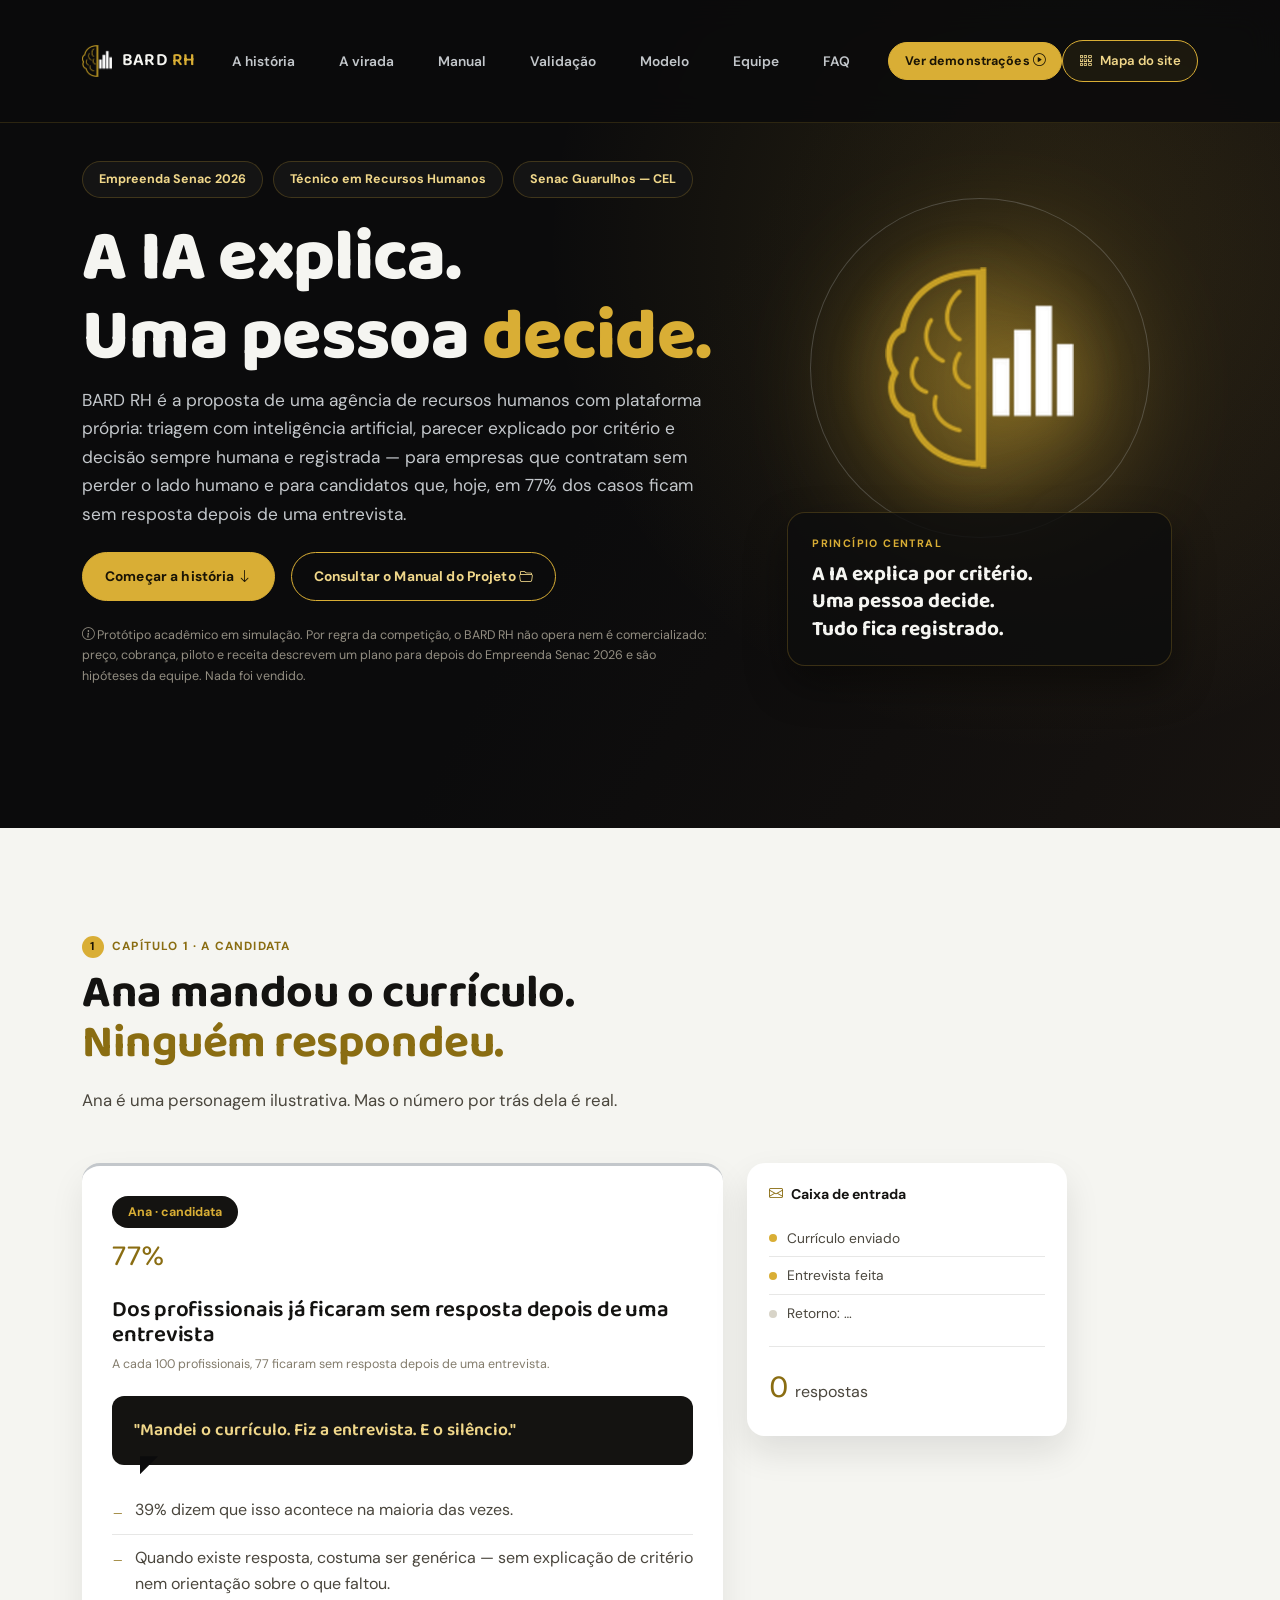
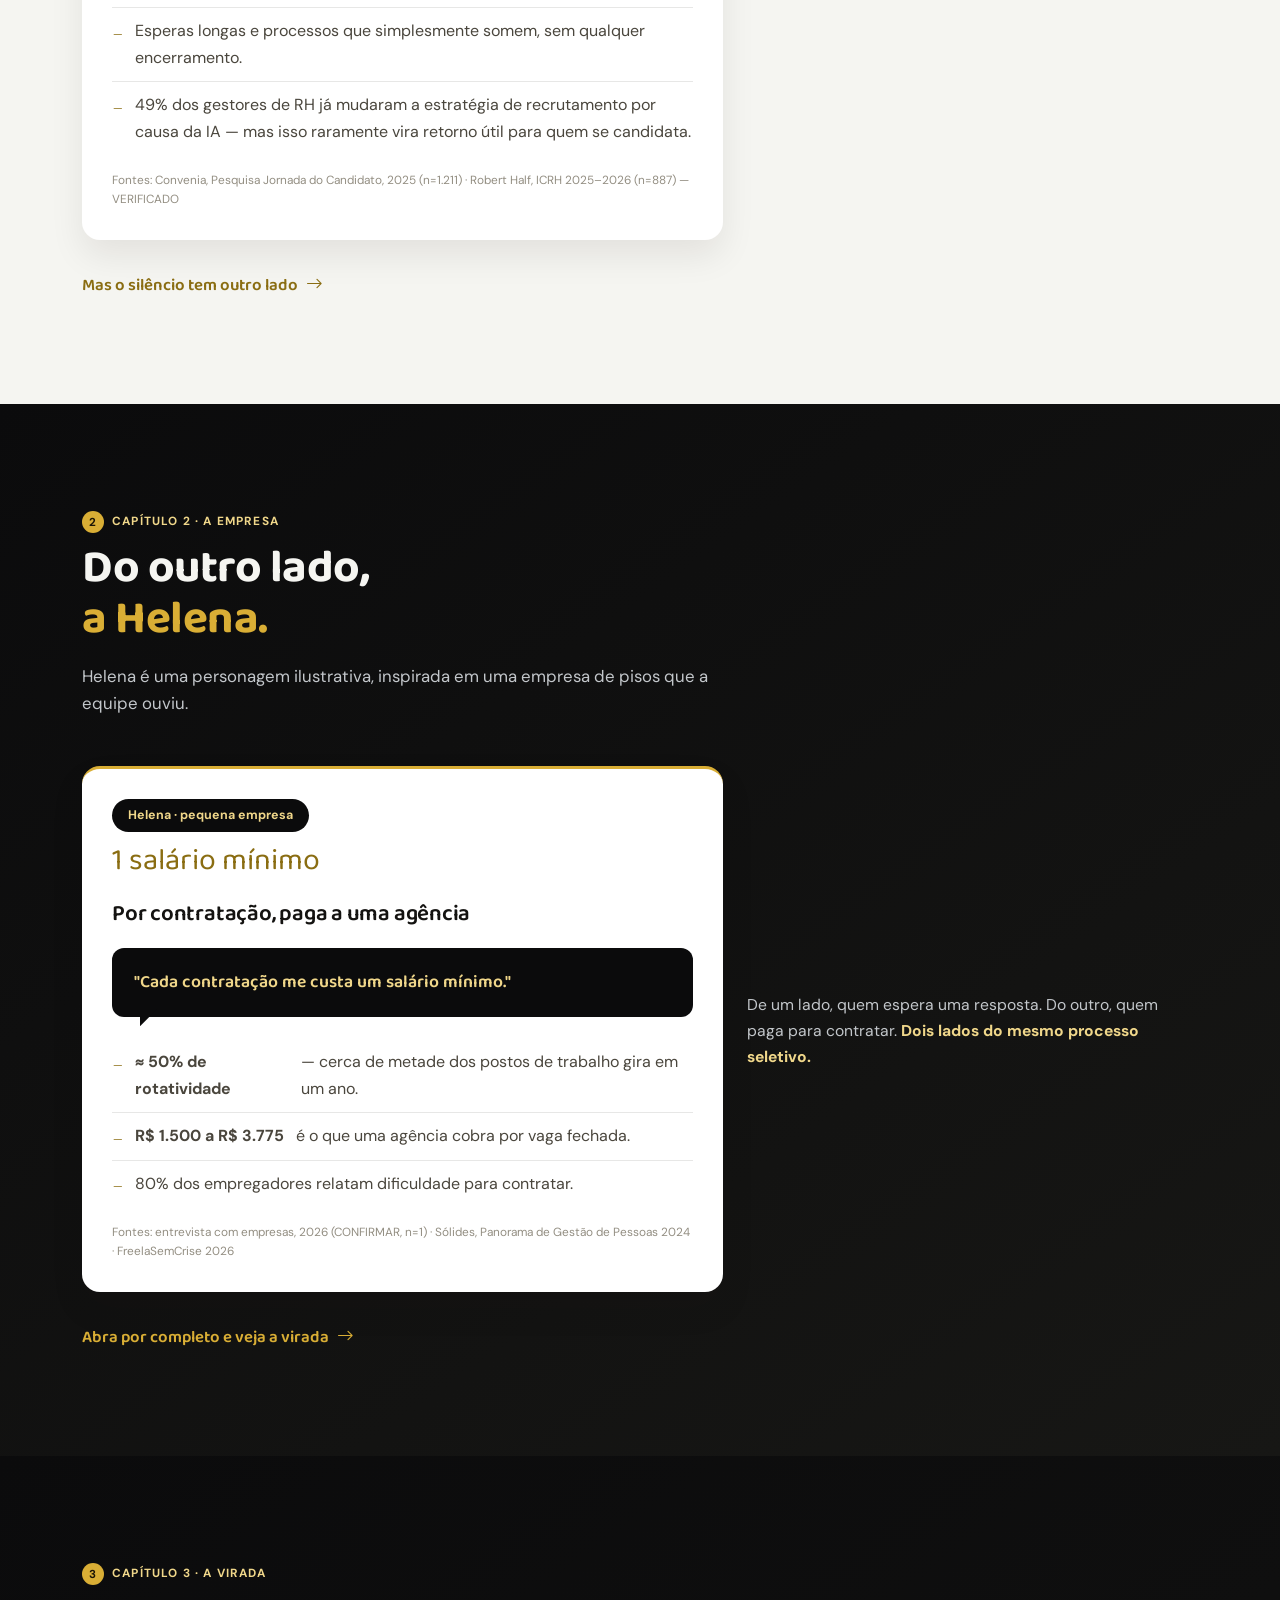
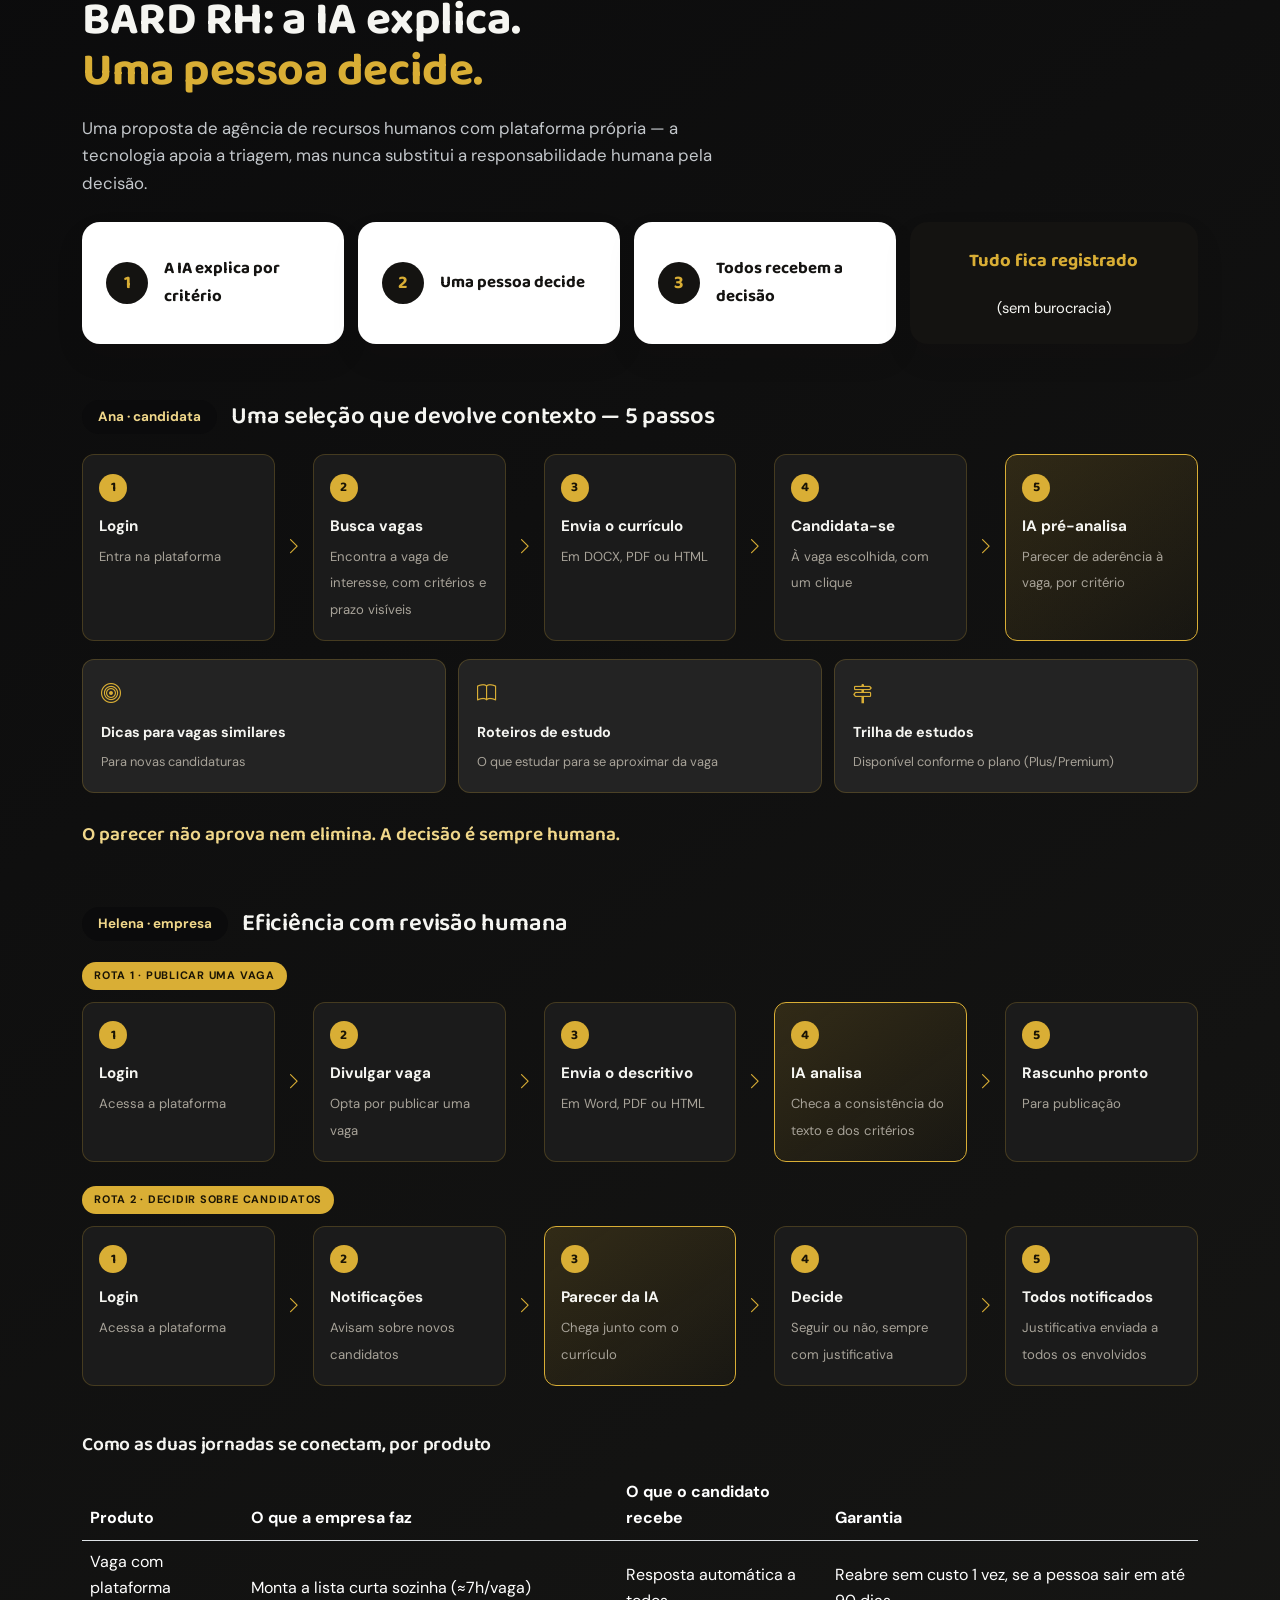
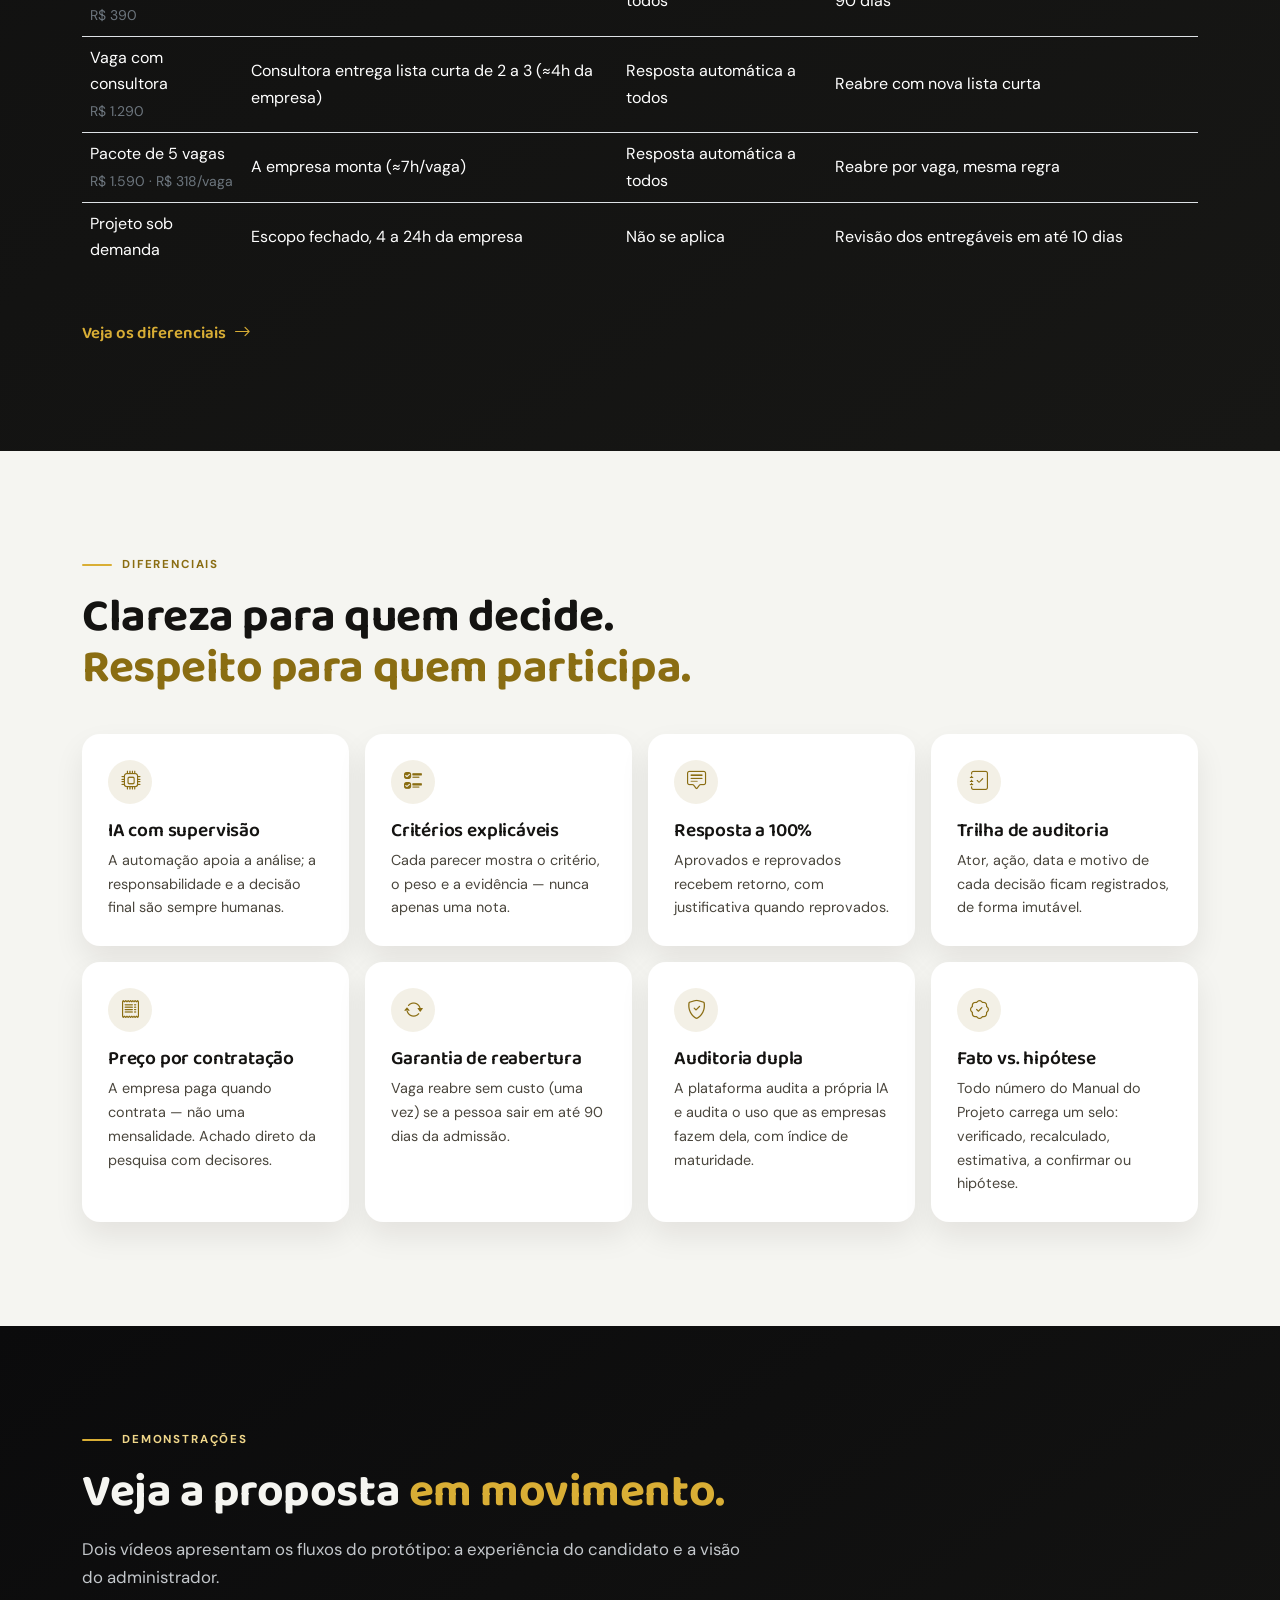
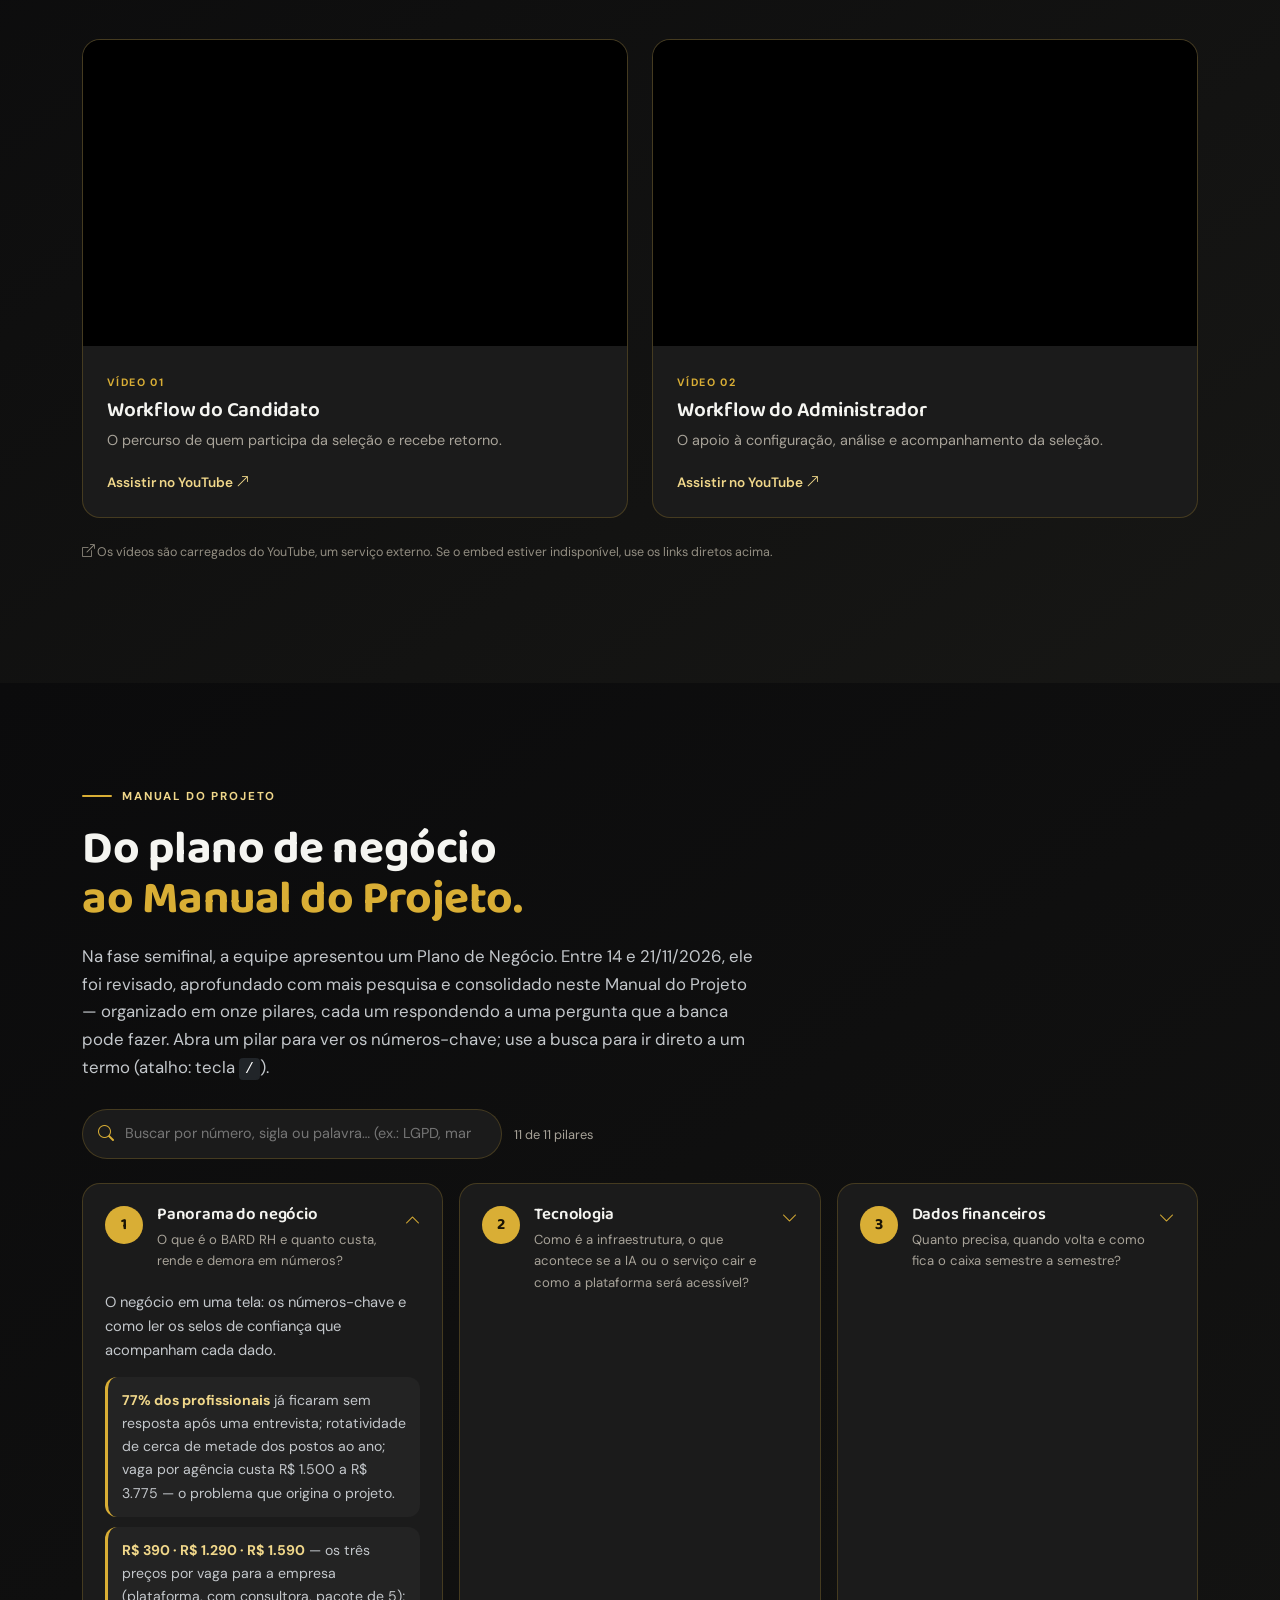
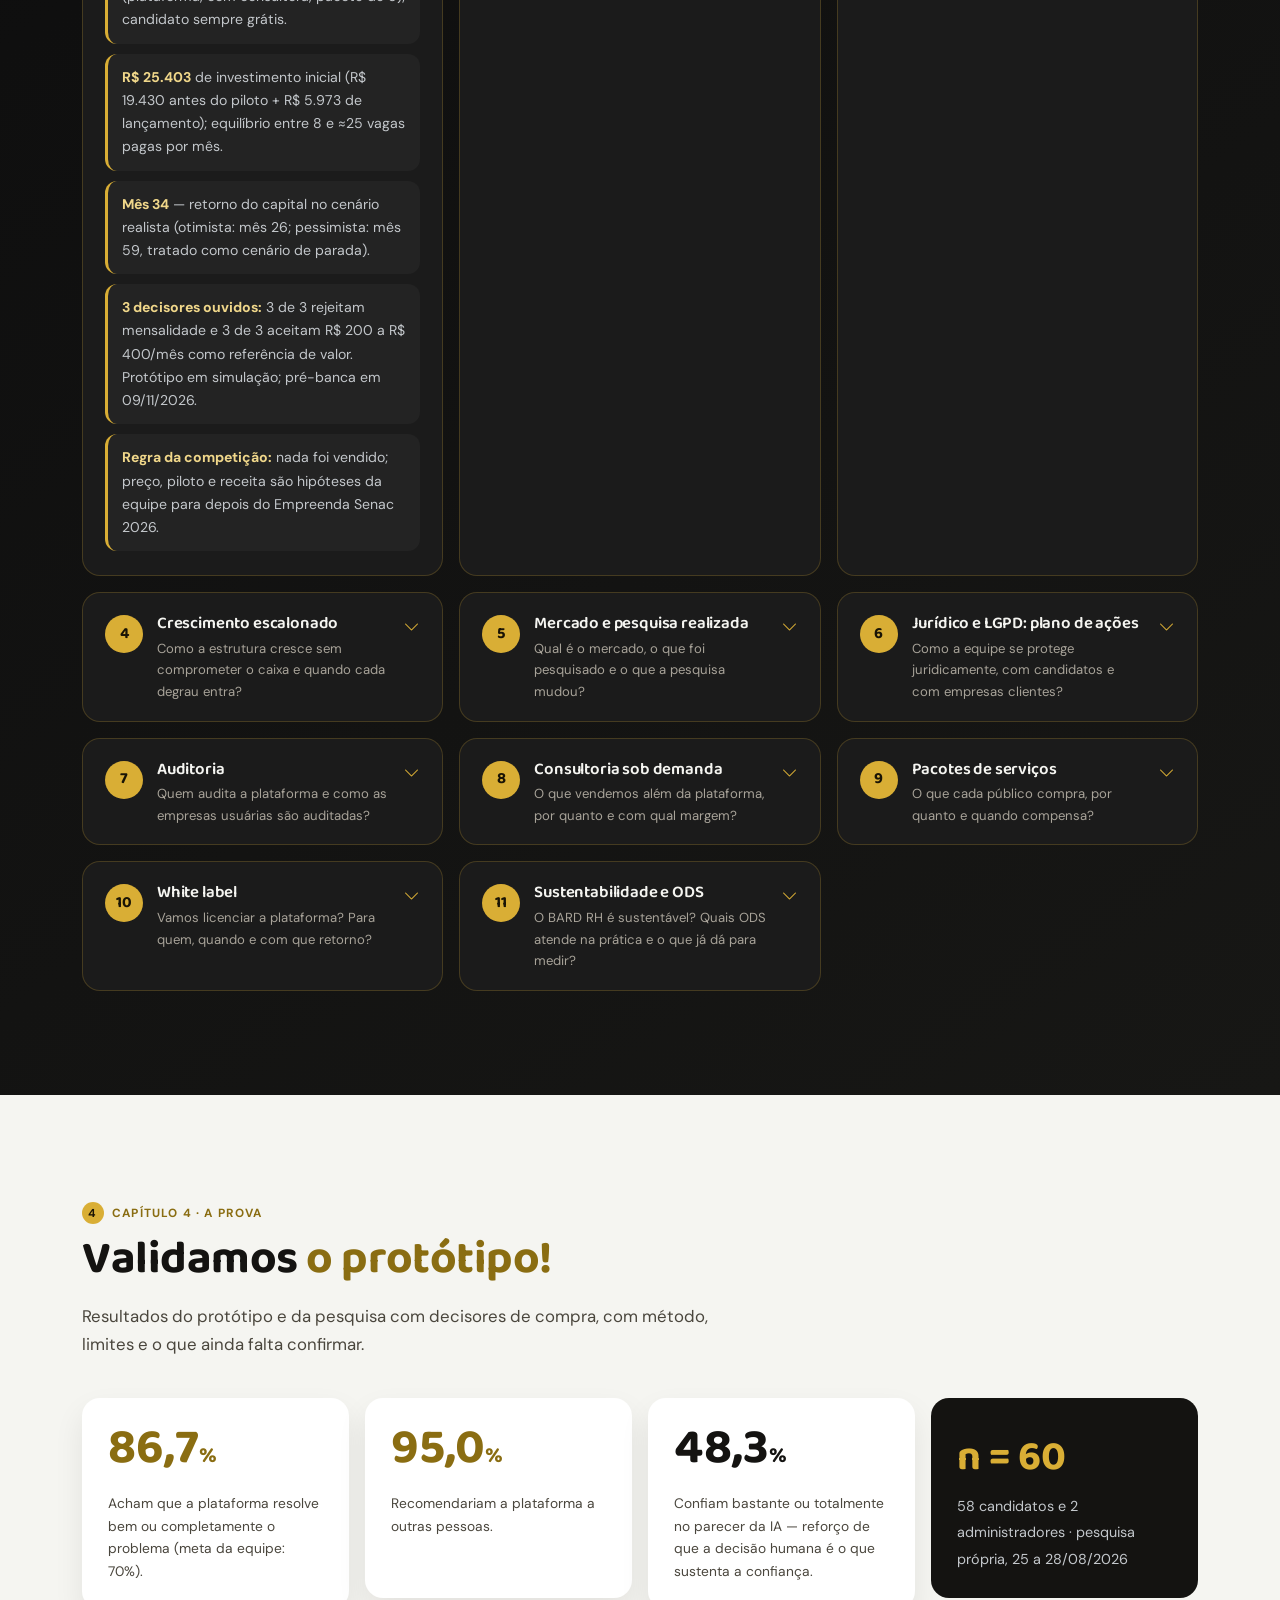
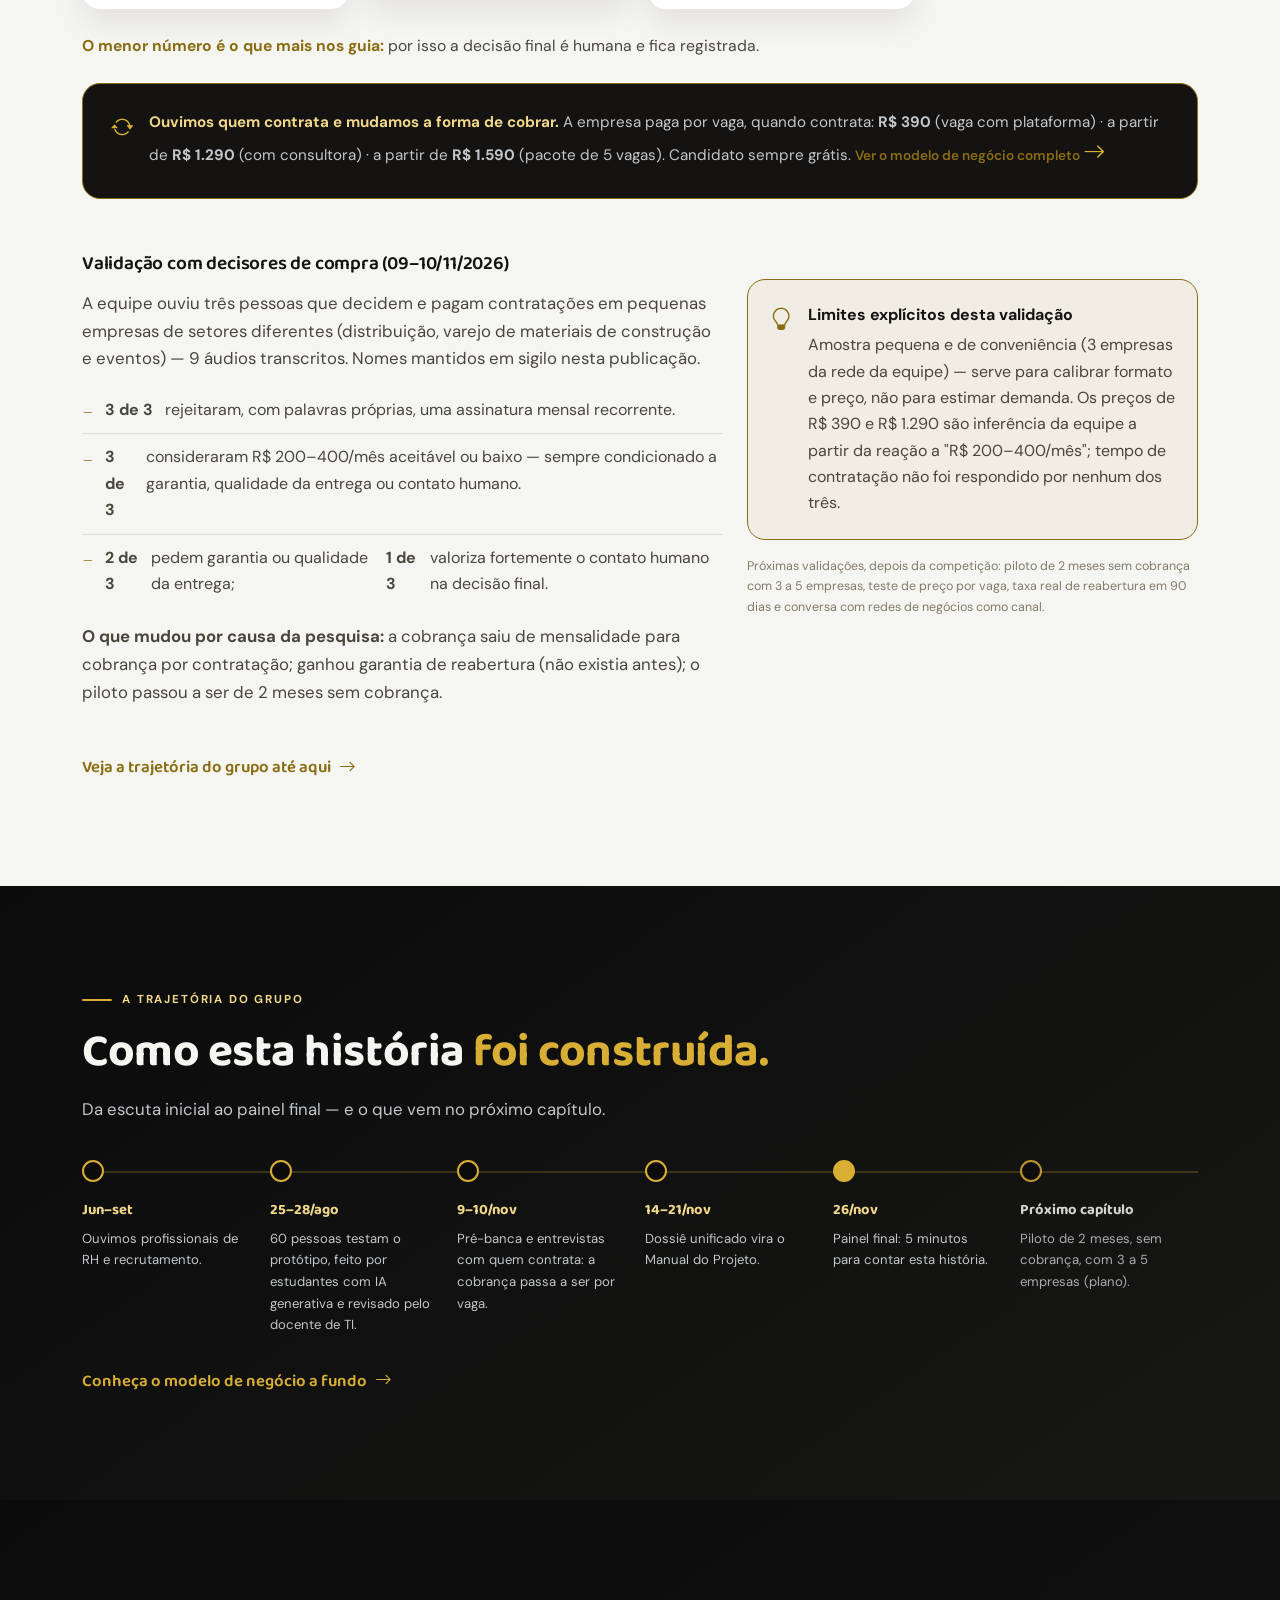
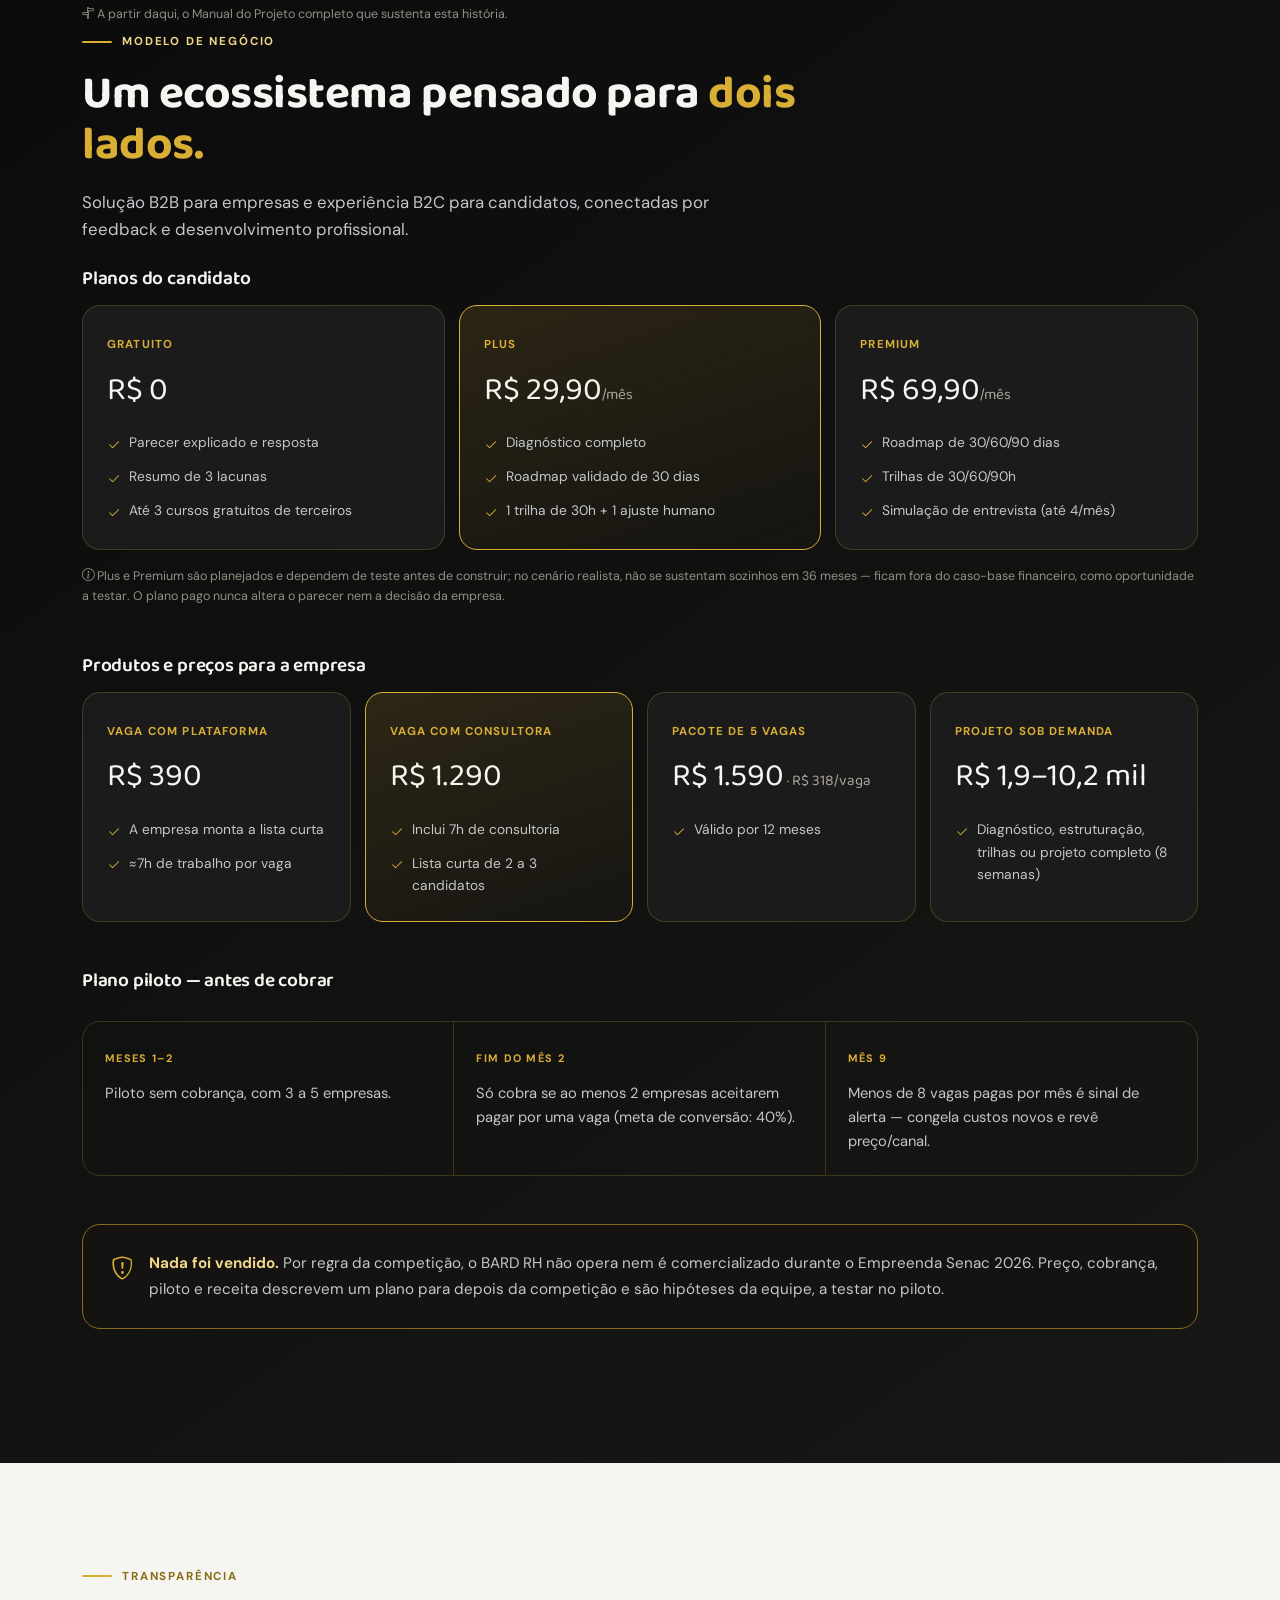
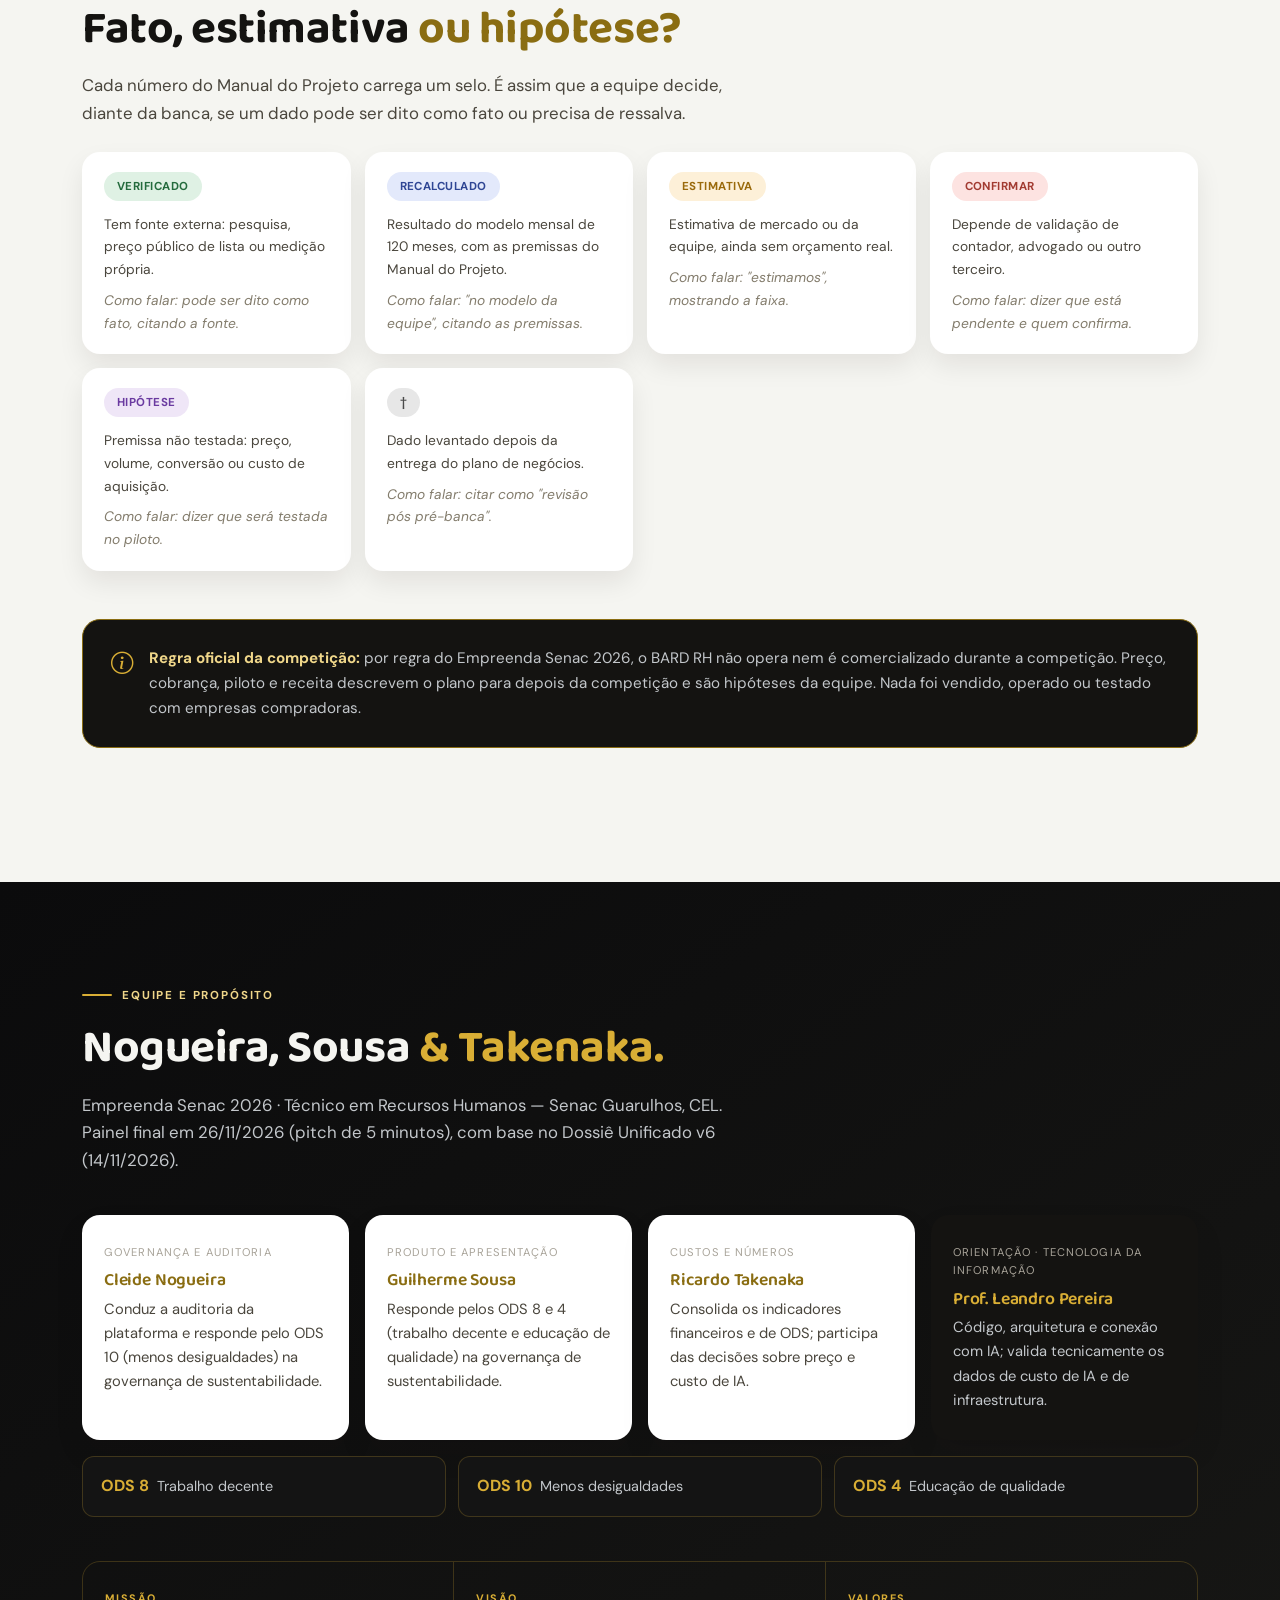
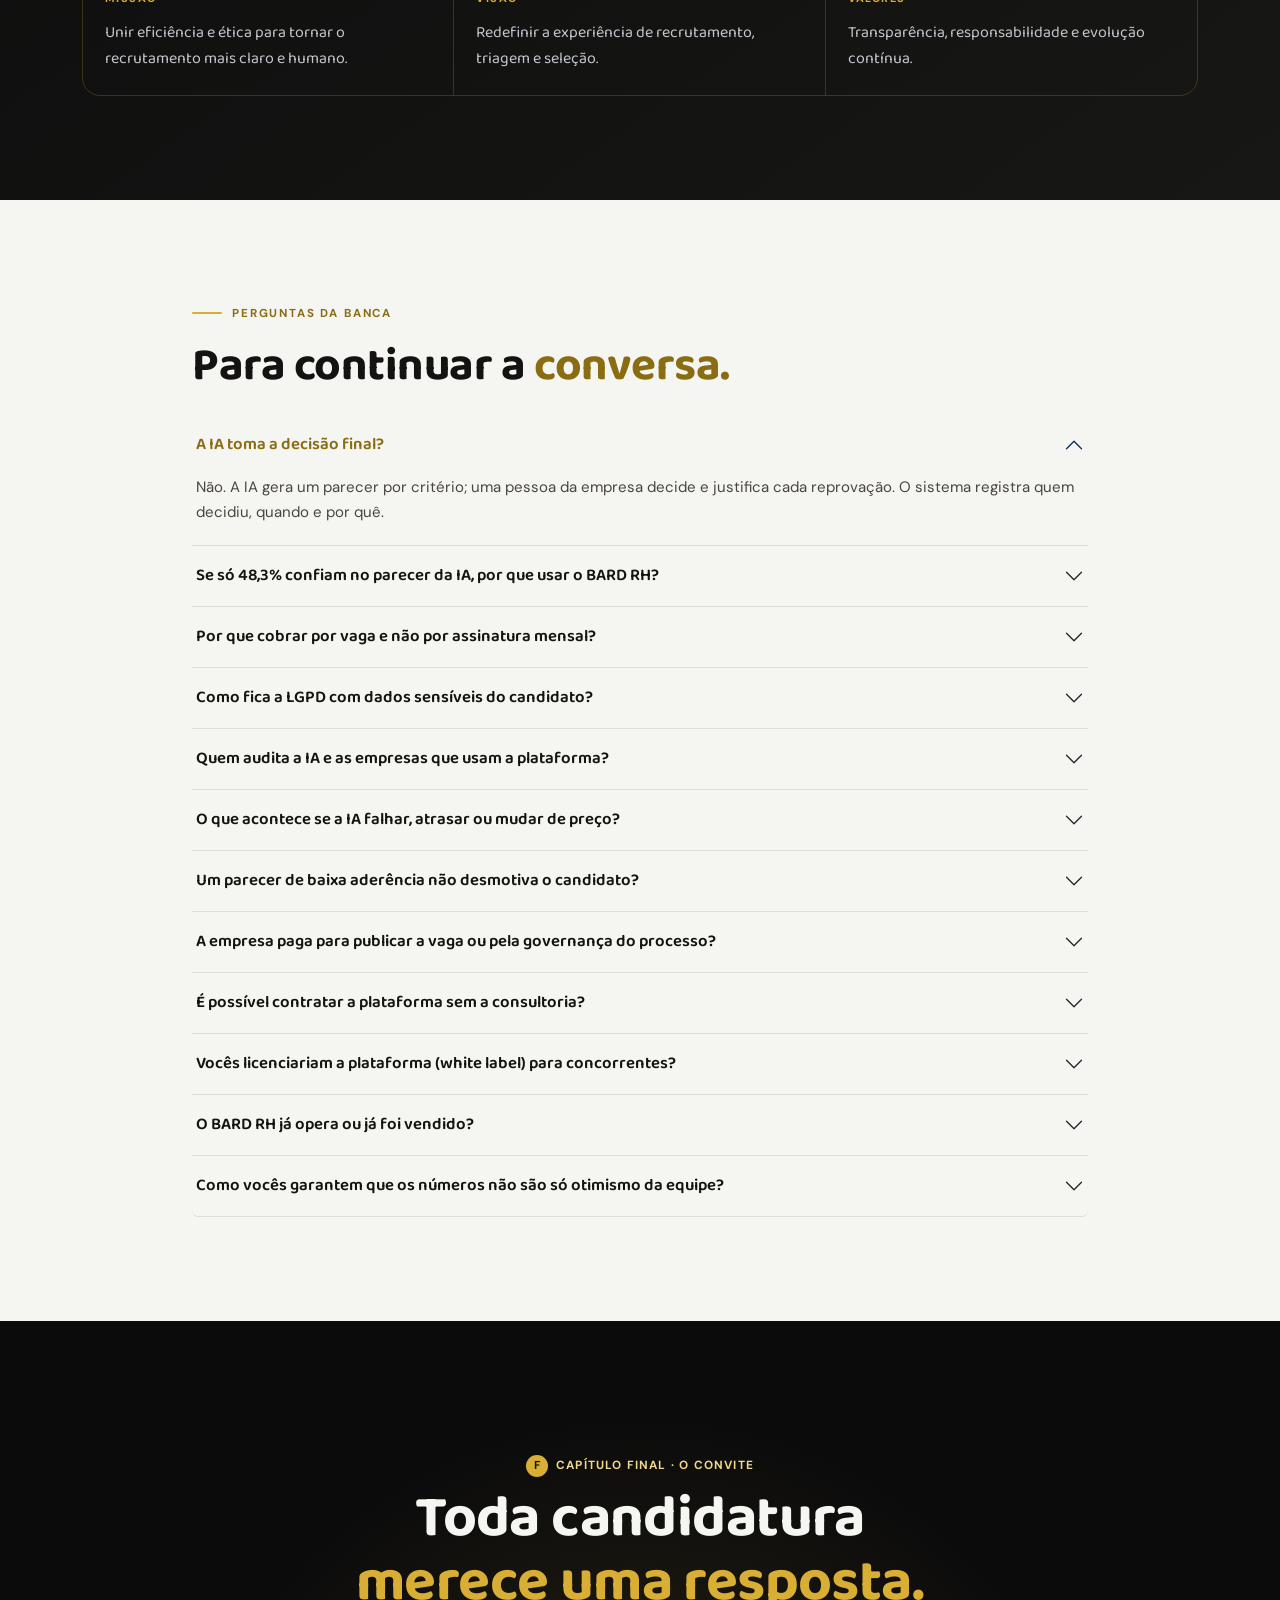
==== commit 8031f12d: "Atualização - 24-11 Atualização - 24-11" ====
--- a/index.html
+++ b/index.html
@@ -3,298 +3,793 @@
 <head>
 <meta charset="utf-8">
 <meta name="viewport" content="width=device-width, initial-scale=1">
-<title>Apoie o BARD RH · Voto Popular Empreenda Senac 2026</title>
-<meta name="description" content="Equipe BARD RH (Senac Guarulhos) na final do Empreenda Senac. Vote no Voto Popular de 16 a 25/11 escaneando o QR-Code.">
-<meta name="theme-color" content="#000000">
-<link href="assets/vendor/bootstrap.min.css" rel="stylesheet">
-<link href="assets/style.css" rel="stylesheet">
+<meta name="theme-color" content="#0b0b0c">
+<title>BARD RH | A IA explica. Uma pessoa decide.</title>
+<meta name="description" content="Hotsite do BARD RH: proposta de agência de recursos humanos com plataforma própria — triagem com IA, parecer explicável e decisão sempre humana. Empreenda Senac 2026.">
+<meta property="og:type" content="website">
+<meta property="og:title" content="BARD RH | A IA explica. Uma pessoa decide.">
+<meta property="og:description" content="Toda candidatura merece uma resposta. Conheça o Manual do Projeto completo do BARD RH — Empreenda Senac 2026.">
+<meta property="og:image" content="">
+<link rel="icon" href="assets/img/logo-mark.png" type="image/png">
+<link rel="preconnect" href="https://fonts.googleapis.com">
+<link rel="preconnect" href="https://fonts.gstatic.com" crossorigin>
+<link href="https://fonts.googleapis.com/css2?family=DM+Sans:wght@400;500;600;700&family=Baloo+2:wght@500;600;700;800&display=swap" rel="stylesheet">
+<link href="https://cdn.jsdelivr.net/npm/bootstrap@5.3.3/dist/css/bootstrap.min.css" rel="stylesheet">
+<link href="https://cdn.jsdelivr.net/npm/bootstrap-icons@1.11.3/font/bootstrap-icons.min.css" rel="stylesheet">
+<link rel="stylesheet" href="assets/css/styles.css">
 </head>
 <body>
-<a class="skip-link" href="#conteudo">Ir para o conteúdo</a>
-
-<nav class="navbar navbar-expand-lg navbar-emp sticky-top" aria-label="Principal">
-  <div class="container">
-    <a class="navbar-brand" href="#topo"><span class="brand-dot"></span>BARD RH</a>
-    <button class="navbar-toggler" type="button" data-bs-toggle="collapse" data-bs-target="#menu" aria-controls="menu" aria-expanded="false" aria-label="Abrir menu">
-      <span class="navbar-toggler-icon"></span>
-    </button>
-    <div class="collapse navbar-collapse" id="menu">
-      <ul class="navbar-nav ms-auto align-items-lg-center gap-lg-2">
-        <li class="nav-item"><a class="nav-link" href="#por-que">Por que apoiar</a></li>
-        <li class="nav-item"><a class="nav-link" href="#como-votar">Como votar</a></li>
-        <li class="nav-item"><a class="nav-link" href="#videos">Vídeos</a></li>
-        <li class="nav-item"><a class="nav-link" href="#calendario">Calendário</a></li>
-        <li class="nav-item"><a class="nav-link" href="#kit">Repasse</a></li>
-        <li class="nav-item ms-lg-2"><button class="btn btn-emp py-2 px-3" type="button" id="btnProjecaoNav">Modo projeção</button></li>
-      </ul>
-    </div>
+<a class="skip-link" href="#conteudo">Pular para o conteúdo</a>
+
+<header class="site-header" id="topo">
+  <nav class="navbar navbar-expand-lg" aria-label="Navegação principal">
+    <div class="container">
+      <a class="brand" href="#inicio" aria-label="BARD RH, início">
+        <img src="assets/img/logo-mark.png" alt="" aria-hidden="true">
+        <span>BARD <em>RH</em></span>
+      </a>
+      <div class="d-flex align-items-center gap-2 order-lg-3">
+        <button class="map-btn d-none d-sm-inline-flex" type="button" data-bs-toggle="offcanvas" data-bs-target="#offcanvasMap" aria-controls="offcanvasMap">
+          <i class="bi bi-grid-3x3-gap" aria-hidden="true"></i> Mapa do site
+        </button>
+        <button class="navbar-toggler" type="button" data-bs-toggle="collapse" data-bs-target="#mainNav" aria-controls="mainNav" aria-expanded="false" aria-label="Abrir menu">
+          <span class="navbar-toggler-icon"></span>
+        </button>
+      </div>
+      <div class="collapse navbar-collapse" id="mainNav">
+        <ul class="navbar-nav ms-auto align-items-lg-center gap-lg-3">
+          <li class="nav-item"><a class="nav-link" href="#candidata">A história</a></li>
+          <li class="nav-item"><a class="nav-link" href="#solucao">A virada</a></li>
+          <li class="nav-item"><a class="nav-link" href="#dossie">Manual</a></li>
+          <li class="nav-item"><a class="nav-link" href="#validacao">Validação</a></li>
+          <li class="nav-item"><a class="nav-link" href="#modelo">Modelo</a></li>
+          <li class="nav-item"><a class="nav-link" href="#equipe">Equipe</a></li>
+          <li class="nav-item"><a class="nav-link" href="#faq">FAQ</a></li>
+          <li class="nav-item ms-lg-2"><a class="btn btn-gold btn-sm" href="#demonstracoes">Ver demonstrações <i class="bi bi-play-circle" aria-hidden="true"></i></a></li>
+          <li class="nav-item d-sm-none"><button class="map-btn w-100 justify-content-center mt-2" type="button" data-bs-toggle="offcanvas" data-bs-target="#offcanvasMap"><i class="bi bi-grid-3x3-gap" aria-hidden="true"></i> Mapa do site</button></li>
+        </ul>
+      </div>
+    </div>
+  </nav>
+</header>
+
+<!-- ===================== OFFCANVAS: MAPA DO SITE ===================== -->
+<div class="offcanvas offcanvas-end offcanvas-map" tabindex="-1" id="offcanvasMap" aria-labelledby="offcanvasMapLabel">
+  <div class="offcanvas-header">
+    <h2 class="offcanvas-title h5" id="offcanvasMapLabel">Mapa do site</h2>
+    <button type="button" class="btn-close btn-close-white" data-bs-dismiss="offcanvas" aria-label="Fechar"></button>
   </div>
-</nav>
-
-<div class="band-pink py-2 text-center">
-  <div class="container">Voto Popular<span class="sep">|</span>16 a 25 de novembro<span class="sep">|</span>Premiação em 26/11</div>
+  <div class="offcanvas-body">
+    <div class="map-search">
+      <i class="bi bi-search" aria-hidden="true"></i>
+      <input type="search" id="mapSearch" placeholder="Buscar seção, pilar ou pergunta…" aria-label="Buscar no mapa do site">
+    </div>
+
+    <p class="map-part">A história, em capítulos</p>
+    <ul class="map-list">
+      <li><a href="#inicio" data-bs-dismiss="offcanvas">Início</a></li>
+      <li><a href="#candidata" data-bs-dismiss="offcanvas">Capítulo 1 · A Candidata</a></li>
+      <li><a href="#empresa" data-bs-dismiss="offcanvas">Capítulo 2 · A Empresa</a></li>
+      <li><a href="#solucao" data-bs-dismiss="offcanvas">Capítulo 3 · A Virada</a></li>
+      <li><a href="#diferenciais" data-bs-dismiss="offcanvas">Diferenciais</a></li>
+      <li><a href="#demonstracoes" data-bs-dismiss="offcanvas">Demonstrações em vídeo</a></li>
+      <li><a href="#validacao" data-bs-dismiss="offcanvas">Capítulo 4 · A Prova</a></li>
+      <li><a href="#trajetoria" data-bs-dismiss="offcanvas">A trajetória do grupo</a></li>
+      <li><a href="#convite" data-bs-dismiss="offcanvas">Capítulo final · O Convite</a></li>
+    </ul>
+
+    <p class="map-part">Manual do Projeto · 11 pilares</p>
+    <ul class="map-list">
+      <li><a href="#pilar-pan" data-bs-dismiss="offcanvas">1. Panorama do negócio</a></li>
+      <li><a href="#pilar-tec" data-bs-dismiss="offcanvas">2. Tecnologia</a></li>
+      <li><a href="#pilar-fin" data-bs-dismiss="offcanvas">3. Dados financeiros</a></li>
+      <li><a href="#pilar-esc" data-bs-dismiss="offcanvas">4. Crescimento escalonado</a></li>
+      <li><a href="#pilar-mer" data-bs-dismiss="offcanvas">5. Mercado e pesquisa</a></li>
+      <li><a href="#pilar-lgpd" data-bs-dismiss="offcanvas">6. Jurídico e LGPD</a></li>
+      <li><a href="#pilar-aud" data-bs-dismiss="offcanvas">7. Auditoria</a></li>
+      <li><a href="#pilar-con" data-bs-dismiss="offcanvas">8. Consultoria sob demanda</a></li>
+      <li><a href="#pilar-pac" data-bs-dismiss="offcanvas">9. Pacotes de serviços</a></li>
+      <li><a href="#pilar-wl" data-bs-dismiss="offcanvas">10. White label</a></li>
+      <li><a href="#pilar-sus" data-bs-dismiss="offcanvas">11. Sustentabilidade e ODS</a></li>
+    </ul>
+
+    <p class="map-part">Modelo de negócio, a fundo</p>
+    <ul class="map-list">
+      <li><a href="#modelo" data-bs-dismiss="offcanvas">Modelo de negócio e preços</a></li>
+      <li><a href="#transparencia" data-bs-dismiss="offcanvas">Transparência e selos de confiança</a></li>
+    </ul>
+
+    <p class="map-part">Equipe, perguntas e convite</p>
+    <ul class="map-list">
+      <li><a href="#equipe" data-bs-dismiss="offcanvas">Equipe e propósito</a></li>
+      <li><a href="#faq" data-bs-dismiss="offcanvas">Perguntas da banca (FAQ)</a></li>
+      <li><a href="#convite" data-bs-dismiss="offcanvas">Manual, apresentação e downloads</a></li>
+    </ul>
+  </div>
 </div>
 
 <main id="conteudo">
 
-<!-- ================= HERO ================= -->
-<header class="hero" id="topo">
-  <div class="container position-relative">
-    <div class="row align-items-center g-5">
-      <div class="col-lg-7">
-        <p class="eyebrow mb-3">Empreenda Senac · 19ª edição · Cursos Técnicos</p>
-        <h1 class="display-emp mb-4">
-          Você já mandou currículo e <span class="hl-pink">nunca teve resposta?</span>
-        </h1>
-        <p class="lead-emp mb-4">
-          Nós, estudantes do Senac Guarulhos, criamos o <strong class="text-white">BARD RH</strong>: uma plataforma de recrutamento em que <strong class="text-green">todo candidato recebe retorno</strong>, a IA explica cada critério e a decisão final é sempre de uma pessoa.
-          Estamos na <strong class="text-white">final do Empreenda Senac</strong> e precisamos do seu voto.
-        </p>
-        <div class="d-flex flex-wrap gap-3 mb-4">
-          <a class="btn btn-emp btn-lg-emp" href="https://empreenda.digito1.com.br/VotoPopular/Voto/2660" target="_blank" rel="noopener">Votar agora</a>
-          <button class="btn btn-emp-outline btn-lg-emp" type="button" id="btnProjecao">Projetar QR-Code</button>
-        </div>
-        <div class="d-flex flex-wrap gap-2 mb-4">
-          <span class="chip"><i></i>Qualquer pessoa pode votar</span>
-          <span class="chip chip-pink"><i></i>Rápido, direto no celular</span>
-        </div>
-        <div id="countdownArea" aria-live="polite">
-          <div class="text-muted-emp small fw-bold text-uppercase mb-2" style="letter-spacing:.12em" id="cdLabel">A votação termina em</div>
-          <div class="countdown" id="countdown">
-            <div class="cd-box"><b id="cdD">--</b><span>dias</span></div>
-            <div class="cd-box"><b id="cdH">--</b><span>horas</span></div>
-            <div class="cd-box"><b id="cdM">--</b><span>min</span></div>
-          </div>
-        </div>
-      </div>
-
-      <div class="col-lg-5">
-        <div class="qr-wrap">
-          <span class="qr-tag">Escaneie e vote</span>
-          <div class="qr-card">
-            <div class="qr-img" role="img" aria-label="QR-Code que abre a página de votação da equipe Nogueira, Sousa e Takenaka no Empreenda Senac" id="qrHero"><svg xmlns="http://www.w3.org/2000/svg" viewBox="0 0 49 49" class="segno"><path fill="#fff" d="M0 0h49v49h-49z"/><path class="qrline" stroke="#000" d="M4 4.5h7m3 0h1m2 0h2m1 0h1m5 0h1m1 0h1m2 0h2m1 0h1m3 0h7m-41 1h1m5 0h1m1 0h1m1 0h2m5 0h1m1 0h2m1 0h1m1 0h1m3 0h2m1 0h2m1 0h1m5 0h1m-41 1h1m1 0h3m1 0h1m5 0h1m3 0h1m1 0h2m2 0h1m2 0h1m1 0h3m4 0h1m1 0h3m1 0h1m-41 1h1m1 0h3m1 0h1m2 0h1m1 0h1m1 0h1m1 0h1m1 0h1m1 0h6m1 0h3m5 0h1m1 0h3m1 0h1m-41 1h1m1 0h3m1 0h1m3 0h1m2 0h2m1 0h1m2 0h3m1 0h2m1 0h3m5 0h1m1 0h3m1 0h1m-41 1h1m5 0h1m1 0h4m1 0h1m1 0h3m2 0h1m1 0h3m3 0h1m2 0h2m1 0h1m5 0h1m-41 1h7m1 0h1m1 0h1m1 0h1m1 0h1m1 0h1m1 0h1m1 0h1m1 0h1m1 0h1m1 0h1m1 0h1m1 0h1m1 0h1m1 0h7m-33 1h1m1 0h1m2 0h3m1 0h3m2 0h1m3 0h1m2 0h2m1 0h1m-29 1h4m1 0h3m2 0h3m2 0h1m2 0h3m1 0h2m1 0h1m1 0h2m1 0h2m3 0h1m-40 1h1m1 0h1m1 0h1m2 0h1m2 0h2m2 0h2m1 0h3m3 0h3m1 0h4m3 0h4m1 0h1m-37 1h2m1 0h3m1 0h7m2 0h3m5 0h1m2 0h1m1 0h1m2 0h2m3 0h1m-39 1h2m4 0h2m2 0h4m4 0h1m6 0h1m1 0h4m4 0h1m-38 1h3m3 0h2m1 0h1m3 0h3m1 0h4m2 0h2m1 0h1m1 0h3m8 0h2m-41 1h3m4 0h1m3 0h1m4 0h2m1 0h1m1 0h3m1 0h2m2 0h1m2 0h1m1 0h3m1 0h1m1 0h1m-41 1h3m3 0h3m1 0h2m1 0h7m1 0h1m1 0h3m1 0h1m2 0h1m2 0h3m4 0h1m-38 1h1m4 0h1m3 0h5m1 0h2m6 0h7m4 0h1m1 0h1m-39 1h1m4 0h1m6 0h1m2 0h2m2 0h1m1 0h2m5 0h1m1 0h1m3 0h1m1 0h1m1 0h2m-41 1h3m5 0h1m1 0h2m1 0h3m2 0h1m5 0h1m2 0h2m2 0h1m1 0h6m1 0h1m-40 1h1m2 0h1m1 0h3m1 0h1m1 0h2m1 0h1m2 0h1m1 0h1m1 0h1m4 0h3m2 0h2m1 0h1m2 0h1m1 0h1m-41 1h1m1 0h1m2 0h1m1 0h4m1 0h5m2 0h1m4 0h1m2 0h1m1 0h1m1 0h2m1 0h2m1 0h1m1 0h1m-36 1h4m3 0h1m1 0h1m2 0h1m1 0h1m2 0h3m3 0h1m2 0h1m2 0h1m5 0h2m-41 1h1m2 0h3m1 0h2m2 0h2m2 0h1m1 0h1m1 0h2m1 0h2m2 0h5m3 0h3m1 0h1m1 0h1m-39 1h2m2 0h1m1 0h1m2 0h1m2 0h1m1 0h1m4 0h5m1 0h1m1 0h2m1 0h1m2 0h1m2 0h1m1 0h1m-40 1h1m1 0h3m1 0h1m1 0h1m2 0h2m1 0h2m3 0h1m1 0h1m1 0h1m1 0h1m1 0h3m6 0h1m1 0h1m-40 1h1m2 0h1m2 0h1m2 0h3m1 0h4m2 0h2m5 0h1m2 0h1m2 0h2m1 0h3m1 0h1m-40 1h1m2 0h1m8 0h2m2 0h1m1 0h1m1 0h1m1 0h2m3 0h2m3 0h5m1 0h1m1 0h1m-40 1h1m1 0h1m2 0h4m2 0h2m1 0h1m1 0h1m1 0h3m1 0h3m1 0h3m2 0h1m3 0h1m2 0h2m-39 1h1m1 0h1m4 0h1m1 0h2m2 0h2m2 0h2m2 0h2m1 0h1m1 0h5m3 0h2m1 0h1m-38 1h3m1 0h1m3 0h5m2 0h1m1 0h1m1 0h1m1 0h1m1 0h1m3 0h2m-31 1h1m1 0h4m2 0h1m1 0h1m4 0h1m6 0h3m3 0h1m1 0h1m1 0h7m1 0h1m-36 1h2m2 0h1m4 0h1m2 0h5m1 0h1m1 0h2m1 0h2m3 0h1m1 0h3m1 0h2m-39 1h1m5 0h1m1 0h1m1 0h2m3 0h2m3 0h2m5 0h1m1 0h1m1 0h1m2 0h1m3 0h1m-41 1h3m1 0h1m1 0h3m2 0h1m4 0h1m3 0h3m3 0h2m1 0h1m1 0h7m1 0h2m-33 1h1m1 0h1m4 0h1m1 0h1m1 0h3m1 0h2m2 0h2m2 0h2m3 0h3m1 0h1m-41 1h7m1 0h1m2 0h1m5 0h1m1 0h1m3 0h2m1 0h2m1 0h1m1 0h2m1 0h1m1 0h1m1 0h1m1 0h1m-41 1h1m5 0h1m1 0h2m1 0h3m1 0h2m1 0h3m4 0h1m1 0h1m1 0h1m1 0h2m3 0h1m3 0h1m-41 1h1m1 0h3m1 0h1m1 0h2m4 0h3m1 0h2m3 0h1m1 0h2m3 0h8m1 0h1m-40 1h1m1 0h3m1 0h1m2 0h1m1 0h1m2 0h5m1 0h1m1 0h1m1 0h1m2 0h2m1 0h3m2 0h1m3 0h2m-41 1h1m1 0h3m1 0h1m3 0h2m1 0h6m1 0h1m1 0h2m1 0h1m1 0h3m1 0h1m1 0h1m3 0h4m-41 1h1m5 0h1m2 0h2m1 0h1m2 0h1m2 0h1m1 0h2m4 0h1m2 0h1m2 0h1m1 0h2m1 0h1m1 0h2m-41 1h7m2 0h1m1 0h1m1 0h1m2 0h1m2 0h1m2 0h1m4 0h3m2 0h5m2 0h1"/></svg></div>
-            <div class="qr-cta">Aponte a câmera do celular
-              <small>empreenda.digito1.com.br/VotoPopular/Voto/2660</small>
-            </div>
-          </div>
-        </div>
-        <div class="d-flex flex-wrap gap-2 justify-content-center mt-4 no-print">
-          <a class="btn btn-ghost btn-sm" href="assets/qr-voto.png" download="qr-voto-bard-rh.png">Baixar QR (PNG)</a>
-          <a class="btn btn-ghost btn-sm" href="assets/qr-voto.svg" download="qr-voto-bard-rh.svg">Baixar QR (SVG)</a>
-        </div>
-      </div>
-    </div>
+  <!-- ===================== HERO ===================== -->
+  <section class="hero section-shell" id="inicio">
+    <div class="container position-relative">
+      <div class="hero-glow" aria-hidden="true"></div>
+      <div class="row align-items-center g-5">
+        <div class="col-lg-7 reveal">
+          <div class="hero-tags">
+            <span class="pill-tag">Empreenda Senac 2026</span>
+            <span class="pill-tag">Técnico em Recursos Humanos</span>
+            <span class="pill-tag">Senac Guarulhos — CEL</span>
+          </div>
+          <h1>A IA explica.<br>Uma pessoa <span>decide.</span></h1>
+          <p class="hero-lead">BARD RH é a proposta de uma agência de recursos humanos com plataforma própria: triagem com inteligência artificial, parecer explicado por critério e decisão sempre humana e registrada — para empresas que contratam sem perder o lado humano e para candidatos que, hoje, em 77% dos casos ficam sem resposta depois de uma entrevista.</p>
+          <div class="d-flex flex-wrap gap-3 mt-4">
+            <a class="btn btn-gold" href="#candidata">Começar a história <i class="bi bi-arrow-down" aria-hidden="true"></i></a>
+            <a class="btn btn-outline-gold" href="#dossie">Consultar o Manual do Projeto <i class="bi bi-folder2-open" aria-hidden="true"></i></a>
+          </div>
+          <p class="micro-note mt-4"><i class="bi bi-info-circle" aria-hidden="true"></i> Protótipo acadêmico em simulação. Por regra da competição, o BARD RH não opera nem é comercializado: preço, cobrança, piloto e receita descrevem um plano para depois do Empreenda Senac 2026 e são hipóteses da equipe. Nada foi vendido.</p>
+        </div>
+        <div class="col-lg-5 reveal delay-1">
+          <div class="hero-emblem" aria-hidden="true">
+            <img src="assets/img/logo-mark.png" alt="">
+          </div>
+          <div class="hero-card">
+            <span class="kicker">Princípio central</span>
+            <strong>A IA explica por critério.<br>Uma pessoa decide.<br>Tudo fica registrado.</strong>
+          </div>
+        </div>
+      </div>
+    </div>
+  </section>
+
+  <!-- ===================== CAPÍTULO 1 · A CANDIDATA ===================== -->
+  <section class="section-shell section-paper" id="candidata">
+    <div class="container">
+      <div class="section-heading reveal">
+        <p class="chapter-kicker"><span class="chnum">1</span>Capítulo 1 · A candidata</p>
+        <h2>Ana mandou o currículo.<br><span>Ninguém respondeu.</span></h2>
+        <p class="lede">Ana é uma personagem ilustrativa. Mas o número por trás dela é real.</p>
+      </div>
+      <div class="row g-4 mt-4 align-items-start">
+        <div class="col-lg-7 reveal">
+          <article class="context-panel">
+            <span class="persona-tag">Ana · candidata</span>
+            <div class="stat-line">77%</div>
+            <h3>Dos profissionais já ficaram sem resposta depois de uma entrevista</h3>
+            <p class="micro-note mb-0">A cada 100 profissionais, 77 ficaram sem resposta depois de uma entrevista.</p>
+            <div class="quote-bubble">"Mandei o currículo. Fiz a entrevista. E o silêncio."</div>
+            <ul class="clean-list">
+              <li><i class="bi bi-dash-lg"></i> 39% dizem que isso acontece na maioria das vezes.</li>
+              <li><i class="bi bi-dash-lg"></i> Quando existe resposta, costuma ser genérica — sem explicação de critério nem orientação sobre o que faltou.</li>
+              <li><i class="bi bi-dash-lg"></i> Esperas longas e processos que simplesmente somem, sem qualquer encerramento.</li>
+              <li><i class="bi bi-dash-lg"></i> 49% dos gestores de RH já mudaram a estratégia de recrutamento por causa da IA — mas isso raramente vira retorno útil para quem se candidata.</li>
+            </ul>
+            <span class="source-tag">Fontes: Convenia, Pesquisa Jornada do Candidato, 2025 (n=1.211) · Robert Half, ICRH 2025–2026 (n=887) — VERIFICADO</span>
+          </article>
+        </div>
+        <div class="col-lg-5 reveal delay-1">
+          <div class="inbox-mock">
+            <div class="inbox-head"><i class="bi bi-envelope"></i> Caixa de entrada</div>
+            <ul>
+              <li><span class="dot"></span> Currículo enviado</li>
+              <li><span class="dot"></span> Entrevista feita</li>
+              <li><span class="dot muted"></span> Retorno: …</li>
+            </ul>
+            <div class="inbox-count">0<span>respostas</span></div>
+          </div>
+        </div>
+      </div>
+      <a class="chapter-next" href="#empresa">Mas o silêncio tem outro lado <i class="bi bi-arrow-right" aria-hidden="true"></i></a>
+    </div>
+  </section>
+
+  <!-- ===================== CAPÍTULO 2 · A EMPRESA ===================== -->
+  <section class="section-shell section-dark" id="empresa">
+    <div class="container">
+      <div class="section-heading reveal">
+        <p class="chapter-kicker"><span class="chnum">2</span>Capítulo 2 · A empresa</p>
+        <h2>Do outro lado,<br><span>a Helena.</span></h2>
+        <p class="lede">Helena é uma personagem ilustrativa, inspirada em uma empresa de pisos que a equipe ouviu.</p>
+      </div>
+      <div class="row g-4 mt-4">
+        <div class="col-lg-7 reveal">
+          <article class="context-panel company">
+            <span class="persona-tag">Helena · pequena empresa</span>
+            <div class="stat-line">1 salário mínimo</div>
+            <h3>Por contratação, paga a uma agência</h3>
+            <div class="quote-bubble">"Cada contratação me custa um salário mínimo."</div>
+            <ul class="clean-list">
+              <li><i class="bi bi-dash-lg"></i> <b>≈ 50% de rotatividade</b> — cerca de metade dos postos de trabalho gira em um ano.</li>
+              <li><i class="bi bi-dash-lg"></i> <b>R$ 1.500 a R$ 3.775</b> é o que uma agência cobra por vaga fechada.</li>
+              <li><i class="bi bi-dash-lg"></i> 80% dos empregadores relatam dificuldade para contratar.</li>
+            </ul>
+            <span class="source-tag">Fontes: entrevista com empresas, 2026 (CONFIRMAR, n=1) · Sólides, Panorama de Gestão de Pessoas 2024 · FreelaSemCrise 2026</span>
+          </article>
+        </div>
+        <div class="col-lg-5 reveal delay-1 d-flex flex-column justify-content-center">
+          <p class="closing-line">De um lado, quem espera uma resposta. Do outro, quem paga para contratar. <strong>Dois lados do mesmo processo seletivo.</strong></p>
+        </div>
+      </div>
+      <a class="chapter-next" href="#solucao">Abra por completo e veja a virada <i class="bi bi-arrow-right" aria-hidden="true"></i></a>
+    </div>
+  </section>
+
+  <!-- ===================== A SOLUÇÃO / COMO FUNCIONA ===================== -->
+  <section class="section-shell section-dark" id="solucao">
+    <div class="container">
+      <div class="section-heading reveal">
+        <p class="chapter-kicker"><span class="chnum">3</span>Capítulo 3 · A virada</p>
+        <h2>BARD RH: a IA explica.<br><span>Uma pessoa decide.</span></h2>
+        <p class="lede">Uma proposta de agência de recursos humanos com plataforma própria — a tecnologia apoia a triagem, mas nunca substitui a responsabilidade humana pela decisão.</p>
+      </div>
+
+      <div class="principle-grid mt-4 reveal delay-1">
+        <div class="principle-card"><span class="principle-num">1</span><strong>A IA explica por critério</strong></div>
+        <div class="principle-card"><span class="principle-num">2</span><strong>Uma pessoa decide</strong></div>
+        <div class="principle-card"><span class="principle-num">3</span><strong>Todos recebem a decisão</strong></div>
+        <div class="principle-card highlight"><strong>Tudo fica registrado</strong><span>(sem burocracia)</span></div>
+      </div>
+
+      <div class="journey-block reveal">
+        <div class="journey-head"><span class="persona-tag">Ana · candidata</span><h3>Uma seleção que devolve contexto — 5 passos</h3></div>
+        <div class="flow-row">
+          <div class="flow-step"><span class="step-num">1</span><b>Login</b><span>Entra na plataforma</span></div>
+          <div class="flow-arrow"><i class="bi bi-chevron-right"></i></div>
+          <div class="flow-step"><span class="step-num">2</span><b>Busca vagas</b><span>Encontra a vaga de interesse, com critérios e prazo visíveis</span></div>
+          <div class="flow-arrow"><i class="bi bi-chevron-right"></i></div>
+          <div class="flow-step"><span class="step-num">3</span><b>Envia o currículo</b><span>Em DOCX, PDF ou HTML</span></div>
+          <div class="flow-arrow"><i class="bi bi-chevron-right"></i></div>
+          <div class="flow-step"><span class="step-num">4</span><b>Candidata-se</b><span>À vaga escolhida, com um clique</span></div>
+          <div class="flow-arrow"><i class="bi bi-chevron-right"></i></div>
+          <div class="flow-step is-ai"><span class="step-num">5</span><b>IA pré-analisa</b><span>Parecer de aderência à vaga, por critério</span></div>
+        </div>
+        <div class="after-row">
+          <div class="after-card"><i class="bi bi-bullseye"></i><b>Dicas para vagas similares</b><span>Para novas candidaturas</span></div>
+          <div class="after-card"><i class="bi bi-book"></i><b>Roteiros de estudo</b><span>O que estudar para se aproximar da vaga</span></div>
+          <div class="after-card"><i class="bi bi-signpost-2"></i><b>Trilha de estudos</b><span>Disponível conforme o plano (Plus/Premium)</span></div>
+        </div>
+        <p class="callout-line">O parecer não aprova nem elimina. A decisão é sempre humana.</p>
+      </div>
+
+      <div class="journey-block reveal">
+        <div class="journey-head"><span class="persona-tag">Helena · empresa</span><h3>Eficiência com revisão humana</h3></div>
+        <span class="route-label">Rota 1 · Publicar uma vaga</span>
+        <div class="flow-row">
+          <div class="flow-step"><span class="step-num">1</span><b>Login</b><span>Acessa a plataforma</span></div>
+          <div class="flow-arrow"><i class="bi bi-chevron-right"></i></div>
+          <div class="flow-step"><span class="step-num">2</span><b>Divulgar vaga</b><span>Opta por publicar uma vaga</span></div>
+          <div class="flow-arrow"><i class="bi bi-chevron-right"></i></div>
+          <div class="flow-step"><span class="step-num">3</span><b>Envia o descritivo</b><span>Em Word, PDF ou HTML</span></div>
+          <div class="flow-arrow"><i class="bi bi-chevron-right"></i></div>
+          <div class="flow-step is-ai"><span class="step-num">4</span><b>IA analisa</b><span>Checa a consistência do texto e dos critérios</span></div>
+          <div class="flow-arrow"><i class="bi bi-chevron-right"></i></div>
+          <div class="flow-step"><span class="step-num">5</span><b>Rascunho pronto</b><span>Para publicação</span></div>
+        </div>
+        <span class="route-label mt-4 d-inline-block">Rota 2 · Decidir sobre candidatos</span>
+        <div class="flow-row">
+          <div class="flow-step"><span class="step-num">1</span><b>Login</b><span>Acessa a plataforma</span></div>
+          <div class="flow-arrow"><i class="bi bi-chevron-right"></i></div>
+          <div class="flow-step"><span class="step-num">2</span><b>Notificações</b><span>Avisam sobre novos candidatos</span></div>
+          <div class="flow-arrow"><i class="bi bi-chevron-right"></i></div>
+          <div class="flow-step is-ai"><span class="step-num">3</span><b>Parecer da IA</b><span>Chega junto com o currículo</span></div>
+          <div class="flow-arrow"><i class="bi bi-chevron-right"></i></div>
+          <div class="flow-step"><span class="step-num">4</span><b>Decide</b><span>Seguir ou não, sempre com justificativa</span></div>
+          <div class="flow-arrow"><i class="bi bi-chevron-right"></i></div>
+          <div class="flow-step"><span class="step-num">5</span><b>Todos notificados</b><span>Justificativa enviada a todos os envolvidos</span></div>
+        </div>
+      </div>
+
+      <div class="reveal mt-5">
+        <h3 class="mb-3">Como as duas jornadas se conectam, por produto</h3>
+        <div class="table-responsive">
+          <table class="table table-dark table-borderless align-middle" style="--bs-table-bg:transparent">
+            <thead><tr class="border-bottom"><th>Produto</th><th>O que a empresa faz</th><th>O que o candidato recebe</th><th>Garantia</th></tr></thead>
+            <tbody>
+              <tr class="border-bottom"><td>Vaga com plataforma <br><small class="text-secondary">R$ 390</small></td><td>Monta a lista curta sozinha (≈7h/vaga)</td><td>Resposta automática a todos</td><td>Reabre sem custo 1 vez, se a pessoa sair em até 90 dias</td></tr>
+              <tr class="border-bottom"><td>Vaga com consultora <br><small class="text-secondary">R$ 1.290</small></td><td>Consultora entrega lista curta de 2 a 3 (≈4h da empresa)</td><td>Resposta automática a todos</td><td>Reabre com nova lista curta</td></tr>
+              <tr class="border-bottom"><td>Pacote de 5 vagas <br><small class="text-secondary">R$ 1.590 · R$ 318/vaga</small></td><td>A empresa monta (≈7h/vaga)</td><td>Resposta automática a todos</td><td>Reabre por vaga, mesma regra</td></tr>
+              <tr><td>Projeto sob demanda</td><td>Escopo fechado, 4 a 24h da empresa</td><td>Não se aplica</td><td>Revisão dos entregáveis em até 10 dias</td></tr>
+            </tbody>
+          </table>
+        </div>
+        <a class="chapter-next" href="#diferenciais">Veja os diferenciais <i class="bi bi-arrow-right" aria-hidden="true"></i></a>
+      </div>
+    </div>
+  </section>
+
+  <!-- ===================== DIFERENCIAIS ===================== -->
+  <section class="section-shell section-paper" id="diferenciais">
+    <div class="container">
+      <div class="section-heading reveal">
+        <p class="eyebrow"><span class="eyebrow-line"></span>Diferenciais</p>
+        <h2>Clareza para quem decide.<br><span>Respeito para quem participa.</span></h2>
+      </div>
+      <div class="row row-cols-1 row-cols-md-2 row-cols-xl-4 g-3 mt-4">
+        <div class="col reveal"><div class="feature-card"><span class="feature-icon"><i class="bi bi-cpu"></i></span><h3>IA com supervisão</h3><p>A automação apoia a análise; a responsabilidade e a decisão final são sempre humanas.</p></div></div>
+        <div class="col reveal delay-1"><div class="feature-card"><span class="feature-icon"><i class="bi bi-ui-checks"></i></span><h3>Critérios explicáveis</h3><p>Cada parecer mostra o critério, o peso e a evidência — nunca apenas uma nota.</p></div></div>
+        <div class="col reveal"><div class="feature-card"><span class="feature-icon"><i class="bi bi-chat-square-text"></i></span><h3>Resposta a 100%</h3><p>Aprovados e reprovados recebem retorno, com justificativa quando reprovados.</p></div></div>
+        <div class="col reveal delay-1"><div class="feature-card"><span class="feature-icon"><i class="bi bi-journal-check"></i></span><h3>Trilha de auditoria</h3><p>Ator, ação, data e motivo de cada decisão ficam registrados, de forma imutável.</p></div></div>
+        <div class="col reveal"><div class="feature-card"><span class="feature-icon"><i class="bi bi-receipt"></i></span><h3>Preço por contratação</h3><p>A empresa paga quando contrata — não uma mensalidade. Achado direto da pesquisa com decisores.</p></div></div>
+        <div class="col reveal delay-1"><div class="feature-card"><span class="feature-icon"><i class="bi bi-arrow-repeat"></i></span><h3>Garantia de reabertura</h3><p>Vaga reabre sem custo (uma vez) se a pessoa sair em até 90 dias da admissão.</p></div></div>
+        <div class="col reveal"><div class="feature-card"><span class="feature-icon"><i class="bi bi-shield-check"></i></span><h3>Auditoria dupla</h3><p>A plataforma audita a própria IA e audita o uso que as empresas fazem dela, com índice de maturidade.</p></div></div>
+        <div class="col reveal delay-1"><div class="feature-card"><span class="feature-icon"><i class="bi bi-patch-check"></i></span><h3>Fato vs. hipótese</h3><p>Todo número do Manual do Projeto carrega um selo: verificado, recalculado, estimativa, a confirmar ou hipótese.</p></div></div>
+      </div>
+    </div>
+  </section>
+
+  <!-- ===================== DEMONSTRAÇÕES ===================== -->
+  <section class="section-shell section-dark" id="demonstracoes">
+    <div class="container">
+      <div class="section-heading reveal">
+        <p class="eyebrow"><span class="eyebrow-line"></span>Demonstrações</p>
+        <h2>Veja a proposta <span>em movimento.</span></h2>
+        <p class="lede">Dois vídeos apresentam os fluxos do protótipo: a experiência do candidato e a visão do administrador.</p>
+      </div>
+      <div class="row g-4 mt-4">
+        <div class="col-lg-6 reveal">
+          <article class="video-card">
+            <div class="ratio ratio-16x9"><iframe src="https://www.youtube-nocookie.com/embed/KgColLiudiQ" title="Demonstração do workflow do candidato da BARD RH" loading="lazy" allow="accelerometer; autoplay; clipboard-write; encrypted-media; gyroscope; picture-in-picture; web-share" allowfullscreen></iframe></div>
+            <div class="video-body"><span class="video-tag">Vídeo 01</span><h3>Workflow do Candidato</h3><p>O percurso de quem participa da seleção e recebe retorno.</p><a class="text-link" href="https://www.youtube.com/watch?v=KgColLiudiQ" target="_blank" rel="noopener noreferrer">Assistir no YouTube <i class="bi bi-arrow-up-right"></i></a></div>
+          </article>
+        </div>
+        <div class="col-lg-6 reveal delay-1">
+          <article class="video-card">
+            <div class="ratio ratio-16x9"><iframe src="https://www.youtube-nocookie.com/embed/wnACCqk2HkE" title="Demonstração do workflow do administrador da BARD RH" loading="lazy" allow="accelerometer; autoplay; clipboard-write; encrypted-media; gyroscope; picture-in-picture; web-share" allowfullscreen></iframe></div>
+            <div class="video-body"><span class="video-tag">Vídeo 02</span><h3>Workflow do Administrador</h3><p>O apoio à configuração, análise e acompanhamento da seleção.</p><a class="text-link" href="https://www.youtube.com/watch?v=wnACCqk2HkE" target="_blank" rel="noopener noreferrer">Assistir no YouTube <i class="bi bi-arrow-up-right"></i></a></div>
+          </article>
+        </div>
+      </div>
+      <p class="micro-note mt-4"><i class="bi bi-box-arrow-up-right"></i> Os vídeos são carregados do YouTube, um serviço externo. Se o embed estiver indisponível, use os links diretos acima.</p>
+    </div>
+  </section>
+
+  <!-- ===================== DOSSIÊ DO NEGÓCIO (11 PILARES) ===================== -->
+  <section class="section-shell section-dark" id="dossie">
+    <div class="container">
+      <div class="section-heading reveal">
+        <p class="eyebrow"><span class="eyebrow-line"></span>Manual do Projeto</p>
+        <h2>Do plano de negócio<br><span>ao Manual do Projeto.</span></h2>
+        <p class="lede">Na fase semifinal, a equipe apresentou um Plano de Negócio. Entre 14 e 21/11/2026, ele foi revisado, aprofundado com mais pesquisa e consolidado neste Manual do Projeto — organizado em onze pilares, cada um respondendo a uma pergunta que a banca pode fazer. Abra um pilar para ver os números-chave; use a busca para ir direto a um termo (atalho: tecla <kbd>/</kbd>).</p>
+      </div>
+
+      <div class="dossie-toolbar reveal">
+        <div class="dossie-search">
+          <i class="bi bi-search" aria-hidden="true"></i>
+          <input type="search" id="dossieSearch" placeholder="Buscar por número, sigla ou palavra… (ex.: LGPD, margem, white label)" aria-label="Buscar nos 11 pilares do Manual do Projeto">
+        </div>
+        <span class="dossie-count" id="dossieCount"></span>
+      </div>
+
+      <div class="pillar-grid reveal">
+
+        <details class="pillar-card" id="pilar-pan" open>
+          <summary><span class="pillar-num">1</span><div><h3>Panorama do negócio</h3><p class="pillar-q">O que é o BARD RH e quanto custa, rende e demora em números?</p></div><i class="bi bi-chevron-down pillar-chevron" aria-hidden="true"></i></summary>
+          <div class="pillar-body">
+            <p class="intro">O negócio em uma tela: os números-chave e como ler os selos de confiança que acompanham cada dado.</p>
+            <ul class="fact-list">
+              <li><b>77% dos profissionais</b> já ficaram sem resposta após uma entrevista; rotatividade de cerca de metade dos postos ao ano; vaga por agência custa R$ 1.500 a R$ 3.775 — o problema que origina o projeto.</li>
+              <li><b>R$ 390 · R$ 1.290 · R$ 1.590</b> — os três preços por vaga para a empresa (plataforma, com consultora, pacote de 5); candidato sempre grátis.</li>
+              <li><b>R$ 25.403</b> de investimento inicial (R$ 19.430 antes do piloto + R$ 5.973 de lançamento); equilíbrio entre 8 e ≈25 vagas pagas por mês.</li>
+              <li><b>Mês 34</b> — retorno do capital no cenário realista (otimista: mês 26; pessimista: mês 59, tratado como cenário de parada).</li>
+              <li><b>3 decisores ouvidos:</b> 3 de 3 rejeitam mensalidade e 3 de 3 aceitam R$ 200 a R$ 400/mês como referência de valor. Protótipo em simulação; pré-banca em 09/11/2026.</li>
+              <li><b>Regra da competição:</b> nada foi vendido; preço, piloto e receita são hipóteses da equipe para depois do Empreenda Senac 2026.</li>
+            </ul>
+          </div>
+        </details>
+
+        <details class="pillar-card" id="pilar-tec">
+          <summary><span class="pillar-num">2</span><div><h3>Tecnologia</h3><p class="pillar-q">Como é a infraestrutura, o que acontece se a IA ou o serviço cair e como a plataforma será acessível?</p></div><i class="bi bi-chevron-down pillar-chevron" aria-hidden="true"></i></summary>
+          <div class="pillar-body">
+            <p class="intro">Infraestrutura e custos, segurança, planos de contingência (IA e queda de serviço) e acessibilidade.</p>
+            <ul class="fact-list">
+              <li><b>R$ 598/mês</b> de infraestrutura técnica no piloto; custo fixo mensal total escalona de R$ 4.817 (estrutura enxuta) a R$ 7.744 (completa + crescimento).</li>
+              <li><b>Custo de IA por currículo: R$ 0,0431</b> em média (mediana R$ 0,0421) — ≈R$ 6,46 por vaga de 150 currículos, menos de 2% do preço de R$ 390.</li>
+              <li><b>Arquitetura em 5 camadas:</b> aplicação web e API, banco de dados criptografado, armazenamento de currículos criptografado, IA generativa (sem nome/CPF/contato) e e-mail/cobrança/nota fiscal.</li>
+              <li><b>Segurança em 6 frentes:</b> dados pessoais (LGPD), decisão automatizada com revisão humana, controle de acesso (OWASP ASVS), criptografia, resposta a incidentes (3 dias úteis à ANPD) e DPO.</li>
+              <li><b>Contingência:</b> fila com nova tentativa e triagem manual se a IA cair; limite de custo por vaga e troca de modelo só após teste; backup diário e ambiente de homologação separado.</li>
+              <li><b>Acessibilidade:</b> meta WCAG 2.2 nível AA / ABNT NBR 17225:2025, em 3 fases (antes do piloto, no piloto, na operação).</li>
+            </ul>
+          </div>
+        </details>
+
+        <details class="pillar-card" id="pilar-fin">
+          <summary><span class="pillar-num">3</span><div><h3>Dados financeiros</h3><p class="pillar-q">Quanto precisa, quando volta e como fica o caixa semestre a semestre?</p></div><i class="bi bi-chevron-down pillar-chevron" aria-hidden="true"></i></summary>
+          <div class="pillar-body">
+            <p class="intro">Métricas para investidores e simulação do caixa, com cenários lado a lado, até o retorno do capital.</p>
+            <ul class="fact-list">
+              <li><b>R$ 25.403</b> de investimento inicial em todos os cenários; modelo mensal de 120 meses; nenhuma venda realizada.</li>
+              <li><b>Margem líquida de R$ 274,64 por vaga</b> (mix 65% plataforma / 35% consultora, ticket médio R$ 705, já com imposto e auditoria).</li>
+              <li><b>Cenários (pessimista/realista/otimista):</b> vagas pagas no mês 36 — 20/50/90; retorno do capital — mês 59/34/26; caixa no mês 60 — R$ 2.252 / R$ 91.874 / R$ 350.941.</li>
+              <li><b>Pico de capital:</b> R$ 44.805 no realista (mês 8); R$ 51.485 no pessimista (mês 16); R$ 41.832 no otimista (mês 6).</li>
+              <li><b>Stop-loss:</b> o pessimista só fecha sob 3 premissas de custo ainda não confirmadas — tratado como cenário de parada, não como previsão.</li>
+              <li><b>Pendências para o investidor:</b> origem do capital, retirada dos sócios, enquadramento tributário e orçamentos reais de DPO/jurídico/contabilidade ainda são estimativas.</li>
+            </ul>
+          </div>
+        </details>
+
+        <details class="pillar-card" id="pilar-esc">
+          <summary><span class="pillar-num">4</span><div><h3>Crescimento escalonado</h3><p class="pillar-q">Como a estrutura cresce sem comprometer o caixa e quando cada degrau entra?</p></div><i class="bi bi-chevron-down pillar-chevron" aria-hidden="true"></i></summary>
+          <div class="pillar-body">
+            <p class="intro">Custo fixo em degraus, investimento em etapas, marketing em camadas, gatilhos e regras de parada.</p>
+            <ul class="fact-list">
+              <li><b>4 degraus de custo fixo:</b> Mínimo R$ 2.204/mês (equilíbrio 8,0 vagas) → Enxuta R$ 4.817 (17,5) → Completa R$ 6.821 (24,8) → Completa+crescimento R$ 7.744 (28,2).</li>
+              <li><b>Investimento em etapas:</b> R$ 19.430 antes do piloto; R$ 4.800 ao chegar a 28 vagas/mês; teste de segurança B (R$ 8.500) ao chegar a 12 vagas/mês.</li>
+              <li><b>Marketing em 5 camadas:</b> lançamento → parcerias (20 empresas ativas) → testes e encontros → escala (≥R$2.000/mês) → white label (2 cartas de intenção).</li>
+              <li><b>Regras de parada:</b> mês 9 com &lt;8 vagas pagas → congela custos novos; CAC acima de R$ 549 → congela o canal de marketing; reaberturas acima de 30% → revisa garantia.</li>
+              <li><b>Exemplo guiado (realista):</b> mês 6 → 8 vagas; mês 18 → 28 vagas; mês 34 → capital de volta; mês 36 → 50 vagas/mês, caixa de R$ 9.030.</li>
+            </ul>
+          </div>
+        </details>
+
+        <details class="pillar-card" id="pilar-mer">
+          <summary><span class="pillar-num">5</span><div><h3>Mercado e pesquisa realizada</h3><p class="pillar-q">Qual é o mercado, o que foi pesquisado e o que a pesquisa mudou?</p></div><i class="bi bi-chevron-down pillar-chevron" aria-hidden="true"></i></summary>
+          <div class="pillar-body">
+            <p class="intro">Números do problema e do mercado, pesquisa com decisores, concorrência e estratégia de entrada.</p>
+            <ul class="fact-list">
+              <li><b>≈5,9 milhões</b> de desocupados (IBGE/PNAD) do lado candidato; ≈24 milhões de pequenos negócios do lado empresa — nunca tratados como "clientes" nessa escala.</li>
+              <li><b>Meta de 12 meses:</b> 5.000 candidatos ativos; ≈110 vagas pagas no 1º ano (20/mês no mês 12), de ≈37 empresas.</li>
+              <li><b>3 decisores de pequenas empresas</b> ouvidos (distribuição, varejo e eventos), 09–10/11/2026: 3 de 3 rejeitaram mensalidade; 3 de 3 aceitaram R$ 200–400/mês como referência, sempre condicionado a garantia ou qualidade.</li>
+              <li><b>Concorrência:</b> pedidos de preço a players estabelecidos de RH ficaram sem resposta. Diferencial do BARD RH: parecer explicado, decisão humana registrada, resposta a 100% e garantia de reabertura.</li>
+              <li><b>Estratégia de entrada em 4 movimentos:</b> candidato grátis → piloto sem cobrança → vaga com garantia → confiança como diferencial.</li>
+              <li><b>O que mudou:</b> cobrança saiu de mensalidade para cobrança por contratação; ganhou garantia de reabertura; piloto passou a ser 2 meses sem cobrança.</li>
+            </ul>
+          </div>
+        </details>
+
+        <details class="pillar-card" id="pilar-lgpd">
+          <summary><span class="pillar-num">6</span><div><h3>Jurídico e LGPD: plano de ações</h3><p class="pillar-q">Como a equipe se protege juridicamente, com candidatos e com empresas clientes?</p></div><i class="bi bi-chevron-down pillar-chevron" aria-hidden="true"></i></summary>
+          <div class="pillar-body">
+            <p class="intro">Seis frentes de risco apontadas em conversa preliminar com advogado (docente do Senac) — orientação, não parecer formal: LGPD, LAI, trabalhista, civil, previdenciário e responsabilidade solidária.</p>
+            <ul class="fact-list">
+              <li><b>LGPD:</b> Lei 13.709/2018, multa de até 2% do faturamento (teto R$ 50 milhões); comunicação de incidente à ANPD em até 3 dias úteis; art. 20 garante revisão de decisão automatizada — o BARD RH já adota decisão humana por desenho.</li>
+              <li><b>LAI (Lei 12.527/2011):</b> publicidade é a regra e o sigilo a exceção; não alcança o BARD RH por si só, mas passa a importar se cliente, licenciado ou parceiro for público — contrato preverá essa ressalva.</li>
+              <li><b>Trabalhista:</b> maior risco é a falsa expectativa de emprego — aviso fixo de que a plataforma não garante contratação, vaga sempre real, status claros em toda tela.</li>
+              <li><b>Civil:</b> pedido de indenização por dano moral ou material na justiça comum é o risco geral — termo claro, canal de reclamação e trilha de auditoria como prova, seguro a cotar.</li>
+              <li><b>Previdenciário e solidária:</b> o BARD RH só seleciona, nunca fornece mão de obra — contrato de trabalho é sempre entre empresa e candidato, para evitar responsabilidade solidária por encargos.</li>
+              <li>Orientação preliminar de advogado (docente do Senac), não parecer jurídico formal — pendente, a validar por escrito antes do piloto. Detalhe completo nas 18 lâminas do pilar Jurídico do <a href="downloads/BARD-RH-Resumo-Executivo.html" target="_blank" rel="noopener">Resumo Executivo</a>.</li>
+            </ul>
+          </div>
+        </details>
+
+        <details class="pillar-card" id="pilar-aud">
+          <summary><span class="pillar-num">7</span><div><h3>Auditoria</h3><p class="pillar-q">Quem audita a plataforma e como as empresas usuárias são auditadas?</p></div><i class="bi bi-chevron-down pillar-chevron" aria-hidden="true"></i></summary>
+          <div class="pillar-body">
+            <p class="intro">Duas frentes: auditoria da plataforma (garantia a clientes e candidatos) e auditoria do uso pelas empresas.</p>
+            <ul class="fact-list">
+              <li><b>Auditoria da plataforma:</b> amostra mensal de 10% dos pareceres revisada por profissional de RH; viés avaliado trimestralmente; teste de segurança independente antes do piloto e anual.</li>
+              <li><b>Auditoria das empresas — 6 dimensões (D1–D6), 42 itens, 5 críticos</b> que podem bloquear a publicação de uma vaga. Pesos: Governança (20), Uso do algoritmo (20), Decisão humana (20), Divulgação (15), Operação (15), Resultado (10).</li>
+              <li><b>5 momentos (A0–A4):</b> Prontidão → Capacitação → Monitoramento (60 dias) → Pós-vaga (D+30/D+90) → Revisão periódica.</li>
+              <li><b>Semáforo do Índice de Maturidade de Uso:</b> 80+ Verde · 60+ Amarelo (ajuste em 30 dias) · 40+ Laranja (plano em 15 dias) · &lt;40 Vermelho (pausa de novas publicações). Pagamento não compra nota.</li>
+              <li><b>Custo da auditoria:</b> R$ 40/vaga em média — reduz a margem em 13% e sobe o equilíbrio de ≈22 para ≈25 vagas/mês.</li>
+              <li><b>Não é:</b> auditoria trabalhista, fiscal, jurídica ou de saúde ocupacional; não avalia candidatos; não certifica a empresa.</li>
+            </ul>
+          </div>
+        </details>
+
+        <details class="pillar-card" id="pilar-con">
+          <summary><span class="pillar-num">8</span><div><h3>Consultoria sob demanda</h3><p class="pillar-q">O que vendemos além da plataforma, por quanto e com qual margem?</p></div><i class="bi bi-chevron-down pillar-chevron" aria-hidden="true"></i></summary>
+          <div class="pillar-body">
+            <p class="intro">Catálogo de serviços, quando vender, processo, cronograma e efeito na viabilidade.</p>
+            <ul class="fact-list">
+              <li><b>4 serviços:</b> diagnóstico de prontidão (12h, R$ 1.920) · estruturação do recrutamento (24h, R$ 3.840) · programa de trilhas (40h, R$ 6.400) · projeto completo (64h/8 semanas, R$ 10.240).</li>
+              <li><b>R$ 160/hora vendida</b>, acima da faixa de mercado verificada (R$ 33–118/h) — precisa de teste de preço com decisores.</li>
+              <li><b>Processo em 7 fases:</b> descoberta sem custo → diagnóstico → estruturação → retorno do algoritmo → trilhas → capacitação e piloto → entrega.</li>
+              <li><b>Cronograma do projeto completo: 8 semanas</b>, pagamento 50% no aceite e 50% na entrega.</li>
+              <li><b>Efeito na viabilidade:</b> 1 projeto por mês antecipa o retorno do capital do mês 34 para o mês 24.</li>
+              <li><b>Posicionamento:</b> a plataforma é o diferencial; a consultoria entra na vaga ou em projetos sob medida, sem ofuscar a ferramenta.</li>
+            </ul>
+          </div>
+        </details>
+
+        <details class="pillar-card" id="pilar-pac">
+          <summary><span class="pillar-num">9</span><div><h3>Pacotes de serviços</h3><p class="pillar-q">O que cada público compra, por quanto e quando compensa?</p></div><i class="bi bi-chevron-down pillar-chevron" aria-hidden="true"></i></summary>
+          <div class="pillar-body">
+            <p class="intro">Preços e produtos para empresas e planos do candidato, com margens e regras.</p>
+            <ul class="fact-list">
+              <li><b>Empresa:</b> Vaga com plataforma R$ 390 (margem 70%) · com consultora R$ 1.290 (margem 30%, inclui 7h) · pacote de 5 vagas R$ 1.590 = R$ 318/vaga · projeto sob demanda R$ 1.920–10.240.</li>
+              <li><b>Candidato:</b> Gratuito (parecer, resposta, 3 cursos grátis) · Plus R$ 29,90/mês (diagnóstico, roadmap 30 dias, trilha 30h) · Premium R$ 69,90/mês (roadmap 30/60/90, trilhas, simulação de entrevista). O plano pago não muda o parecer nem a decisão da empresa.</li>
+              <li><b>Economia vs. agência:</b> R$ 1.231 por vaga com plataforma e R$ 331 com consultora, frente à referência de R$ 1.621 por contratação.</li>
+              <li><b>Como escolher:</b> 1–4 vagas/ano → plataforma; sem RH ou cargo sênior → consultora; mais de 4 vagas/ano → pacote de 5.</li>
+              <li><b>Regras de cobrança:</b> por vaga, no aceite, sem mensalidade; vaga ativa por 60 dias; garantia de reabertura 1 vez em até 90 dias; sem reembolso após publicação.</li>
+              <li><b>Plus/Premium</b> exigem R$ 54.120 + R$ 10.560 de teste antes de construir e, no cenário realista, não se sustentam sozinhos em 36 meses — ficam fora do caso-base, como oportunidade a testar.</li>
+            </ul>
+          </div>
+        </details>
+
+        <details class="pillar-card" id="pilar-wl">
+          <summary><span class="pillar-num">10</span><div><h3>White label</h3><p class="pillar-q">Vamos licenciar a plataforma? Para quem, quando e com que retorno?</p></div><i class="bi bi-chevron-down pillar-chevron" aria-hidden="true"></i></summary>
+          <div class="pillar-body">
+            <p class="intro">Opções avaliadas, o que construir, números por licenciado e condições para começar.</p>
+            <ul class="fact-list">
+              <li><b>O que é:</b> licenciar a plataforma para outra organização usar com marca própria — vira produto à parte, fora do caso-base e fora do pitch.</li>
+              <li><b>3 opções:</b> não licenciar · licenciar a quem não concorre (escolas, associações) · licenciar a concorrentes diretos (não recomendado).</li>
+              <li><b>Números por licenciado:</b> investimento único de R$ 13.100; mensalidade-hipótese de R$ 1.490 gera margem de R$ 434/mês (29%); R$ 1.990 gera R$ 842/mês (42%).</li>
+              <li><b>Condições para iniciar:</b> 2 cartas de intenção, advogado contratado e titularidade do código definida.</li>
+              <li><b>Efeito se ativado (realista):</b> capital retorna no mês 32 em vez do 34; caixa do mês 60 sobe para R$ 151.852.</li>
+              <li>Nenhuma agência, escola ou entidade foi consultada: todos os valores são hipótese da equipe.</li>
+            </ul>
+          </div>
+        </details>
+
+        <details class="pillar-card" id="pilar-sus">
+          <summary><span class="pillar-num">11</span><div><h3>Sustentabilidade e ODS</h3><p class="pillar-q">O BARD RH é sustentável? Quais ODS atende na prática e o que já dá para medir?</p></div><i class="bi bi-chevron-down pillar-chevron" aria-hidden="true"></i></summary>
+          <div class="pillar-body">
+            <p class="intro">Três dimensões (social, econômica, ambiental), ODS 8, 10 e 4 na prática, indicadores e limites.</p>
+            <ul class="fact-list">
+              <li><b>ODS 8</b> (emprego pleno e decente; menos jovens sem emprego/estudo) · <b>ODS 10</b> (inclusão e fim de práticas discriminatórias) · <b>ODS 4</b> (competências para o trabalho).</li>
+              <li><b>6 indicadores</b> (dois por ODS), cada um com fórmula, fonte, meta de 12 meses e responsável — ex.: parecer em até 5 dias úteis (meta 90%), reprovações justificadas (meta 100%).</li>
+              <li><b>Governança:</b> ODS 8 e 4 com Guilherme Sousa; ODS 10 com Cleide Nogueira; consolidação com Ricardo Takenaka; validação técnica com o Prof. Leandro Pereira.</li>
+              <li><b>Regra de honestidade:</b> nenhuma meta vira compromisso externo antes de 90 dias de medição real; dados sempre agregados.</li>
+              <li><b>Dimensão ambiental:</b> impacto direto baixo por ser 100% digital, mas não medido — a equipe prefere declarar o limite a prometer o que não sabe.</li>
+              <li><b>Dimensão econômica:</b> só há impacto social sustentado se o negócio se pagar — por isso o elo com o retorno de capital no mês 34.</li>
+            </ul>
+          </div>
+        </details>
+
+      </div>
+    </div>
+  </section>
+
+  <!-- ===================== VALIDAÇÃO ===================== -->
+  <section class="section-shell section-paper" id="validacao">
+    <div class="container">
+      <div class="section-heading reveal">
+        <p class="chapter-kicker"><span class="chnum">4</span>Capítulo 4 · A prova</p>
+        <h2>Validamos <span>o protótipo!</span></h2>
+        <p class="lede">Resultados do protótipo e da pesquisa com decisores de compra, com método, limites e o que ainda falta confirmar.</p>
+      </div>
+      <div class="row g-3 mt-4">
+        <div class="col-sm-6 col-lg-3 reveal"><div class="metric-card"><strong>86,7<span>%</span></strong><p>Acham que a plataforma resolve bem ou completamente o problema (meta da equipe: 70%).</p></div></div>
+        <div class="col-sm-6 col-lg-3 reveal delay-1"><div class="metric-card"><strong>95,0<span>%</span></strong><p>Recomendariam a plataforma a outras pessoas.</p></div></div>
+        <div class="col-sm-6 col-lg-3 reveal"><div class="metric-card muted"><strong>48,3<span>%</span></strong><p>Confiam bastante ou totalmente no parecer da IA — reforço de que a decisão humana é o que sustenta a confiança.</p></div></div>
+        <div class="col-sm-6 col-lg-3 reveal delay-1"><div class="sample-card"><strong>n = 60</strong><span>58 candidatos e 2 administradores · pesquisa própria, 25 a 28/08/2026</span></div></div>
+      </div>
+      <p class="closing-line reveal mt-4"><strong>O menor número é o que mais nos guia:</strong> por isso a decisão final é humana e fica registrada.</p>
+
+      <div class="rule-banner mt-4 reveal">
+        <i class="bi bi-arrow-repeat"></i>
+        <p><strong>Ouvimos quem contrata e mudamos a forma de cobrar.</strong> A empresa paga por vaga, quando contrata: <b>R$ 390</b> (vaga com plataforma) · a partir de <b>R$ 1.290</b> (com consultora) · a partir de <b>R$ 1.590</b> (pacote de 5 vagas). Candidato sempre grátis. <a class="text-link" href="#modelo">Ver o modelo de negócio completo <i class="bi bi-arrow-right"></i></a></p>
+      </div>
+
+      <div class="row g-4 mt-4">
+        <div class="col-lg-7 reveal">
+          <h3 class="mb-3">Validação com decisores de compra (09–10/11/2026)</h3>
+          <p class="lede mb-2">A equipe ouviu três pessoas que decidem e pagam contratações em pequenas empresas de setores diferentes (distribuição, varejo de materiais de construção e eventos) — 9 áudios transcritos. Nomes mantidos em sigilo nesta publicação.</p>
+          <ul class="clean-list">
+            <li><i class="bi bi-dash-lg"></i><b>3 de 3</b> rejeitaram, com palavras próprias, uma assinatura mensal recorrente.</li>
+            <li><i class="bi bi-dash-lg"></i><b>3 de 3</b> consideraram R$ 200–400/mês aceitável ou baixo — sempre condicionado a garantia, qualidade da entrega ou contato humano.</li>
+            <li><i class="bi bi-dash-lg"></i><b>2 de 3</b> pedem garantia ou qualidade da entrega; <b>1 de 3</b> valoriza fortemente o contato humano na decisão final.</li>
+          </ul>
+          <p class="lede mt-3"><b>O que mudou por causa da pesquisa:</b> a cobrança saiu de mensalidade para cobrança por contratação; ganhou garantia de reabertura (não existia antes); o piloto passou a ser de 2 meses sem cobrança.</p>
+        </div>
+        <div class="col-lg-5 reveal delay-1">
+          <div class="validation-callout">
+            <i class="bi bi-lightbulb"></i>
+            <div><strong>Limites explícitos desta validação</strong><p>Amostra pequena e de conveniência (3 empresas da rede da equipe) — serve para calibrar formato e preço, não para estimar demanda. Os preços de R$ 390 e R$ 1.290 são inferência da equipe a partir da reação a "R$ 200–400/mês"; tempo de contratação não foi respondido por nenhum dos três.</p></div>
+          </div>
+          <p class="method-note">Próximas validações, depois da competição: piloto de 2 meses sem cobrança com 3 a 5 empresas, teste de preço por vaga, taxa real de reabertura em 90 dias e conversa com redes de negócios como canal.</p>
+        </div>
+      </div>
+      <a class="chapter-next" href="#trajetoria">Veja a trajetória do grupo até aqui <i class="bi bi-arrow-right" aria-hidden="true"></i></a>
+    </div>
+  </section>
+
+  <!-- ===================== A TRAJETÓRIA DO GRUPO ===================== -->
+  <section class="section-shell section-dark" id="trajetoria">
+    <div class="container">
+      <div class="section-heading reveal">
+        <p class="eyebrow"><span class="eyebrow-line"></span>A trajetória do grupo</p>
+        <h2>Como esta história <span>foi construída.</span></h2>
+        <p class="lede">Da escuta inicial ao painel final — e o que vem no próximo capítulo.</p>
+      </div>
+      <div class="timeline reveal">
+        <div class="timeline-step"><div class="timeline-dot"></div><b>Jun–set</b><span>Ouvimos profissionais de RH e recrutamento.</span></div>
+        <div class="timeline-step"><div class="timeline-dot"></div><b>25–28/ago</b><span>60 pessoas testam o protótipo, feito por estudantes com IA generativa e revisado pelo docente de TI.</span></div>
+        <div class="timeline-step"><div class="timeline-dot"></div><b>9–10/nov</b><span>Pré-banca e entrevistas com quem contrata: a cobrança passa a ser por vaga.</span></div>
+        <div class="timeline-step"><div class="timeline-dot"></div><b>14–21/nov</b><span>Dossiê unificado vira o Manual do Projeto.</span></div>
+        <div class="timeline-step is-now"><div class="timeline-dot"></div><b>26/nov</b><span>Painel final: 5 minutos para contar esta história.</span></div>
+        <div class="timeline-step next"><div class="timeline-dot"></div><b>Próximo capítulo</b><span>Piloto de 2 meses, sem cobrança, com 3 a 5 empresas (plano).</span></div>
+      </div>
+      <a class="chapter-next" href="#modelo">Conheça o modelo de negócio a fundo <i class="bi bi-arrow-right" aria-hidden="true"></i></a>
+    </div>
+  </section>
+
+  <!-- ===================== MODELO DE NEGÓCIO ===================== -->
+  <section class="section-shell section-dark" id="modelo">
+    <div class="container">
+      <div class="section-heading reveal">
+        <p class="micro-note mb-2"><i class="bi bi-signpost-split"></i> A partir daqui, o Manual do Projeto completo que sustenta esta história.</p>
+        <p class="eyebrow"><span class="eyebrow-line"></span>Modelo de negócio</p>
+        <h2>Um ecossistema pensado para <span>dois lados.</span></h2>
+        <p class="lede">Solução B2B para empresas e experiência B2C para candidatos, conectadas por feedback e desenvolvimento profissional.</p>
+      </div>
+
+      <h3 class="mt-4 mb-3 reveal">Planos do candidato</h3>
+      <div class="plan-grid reveal">
+        <div class="plan-card"><span class="plan-kicker">Gratuito</span><div class="plan-price">R$ 0</div><ul><li><i class="bi bi-check2"></i>Parecer explicado e resposta</li><li><i class="bi bi-check2"></i>Resumo de 3 lacunas</li><li><i class="bi bi-check2"></i>Até 3 cursos gratuitos de terceiros</li></ul></div>
+        <div class="plan-card featured"><span class="plan-kicker">Plus</span><div class="plan-price">R$ 29,90<small>/mês</small></div><ul><li><i class="bi bi-check2"></i>Diagnóstico completo</li><li><i class="bi bi-check2"></i>Roadmap validado de 30 dias</li><li><i class="bi bi-check2"></i>1 trilha de 30h + 1 ajuste humano</li></ul></div>
+        <div class="plan-card"><span class="plan-kicker">Premium</span><div class="plan-price">R$ 69,90<small>/mês</small></div><ul><li><i class="bi bi-check2"></i>Roadmap de 30/60/90 dias</li><li><i class="bi bi-check2"></i>Trilhas de 30/60/90h</li><li><i class="bi bi-check2"></i>Simulação de entrevista (até 4/mês)</li></ul></div>
+      </div>
+      <p class="micro-note mt-3"><i class="bi bi-info-circle"></i> Plus e Premium são planejados e dependem de teste antes de construir; no cenário realista, não se sustentam sozinhos em 36 meses — ficam fora do caso-base financeiro, como oportunidade a testar. O plano pago nunca altera o parecer nem a decisão da empresa.</p>
+
+      <h3 class="mt-5 mb-3 reveal">Produtos e preços para a empresa</h3>
+      <div class="plan-grid reveal">
+        <div class="plan-card"><span class="plan-kicker">Vaga com plataforma</span><div class="plan-price">R$ 390</div><ul><li><i class="bi bi-check2"></i>A empresa monta a lista curta</li><li><i class="bi bi-check2"></i>≈7h de trabalho por vaga</li></ul></div>
+        <div class="plan-card featured"><span class="plan-kicker">Vaga com consultora</span><div class="plan-price">R$ 1.290</div><ul><li><i class="bi bi-check2"></i>Inclui 7h de consultoria</li><li><i class="bi bi-check2"></i>Lista curta de 2 a 3 candidatos</li></ul></div>
+        <div class="plan-card"><span class="plan-kicker">Pacote de 5 vagas</span><div class="plan-price">R$ 1.590<small> · R$ 318/vaga</small></div><ul><li><i class="bi bi-check2"></i>Válido por 12 meses</li></ul></div>
+        <div class="plan-card"><span class="plan-kicker">Projeto sob demanda</span><div class="plan-price">R$ 1,9–10,2 mil</div><ul><li><i class="bi bi-check2"></i>Diagnóstico, estruturação, trilhas ou projeto completo (8 semanas)</li></ul></div>
+      </div>
+
+      <h3 class="mt-5 mb-3 reveal">Plano piloto — antes de cobrar</h3>
+      <div class="pilot-strip reveal">
+        <div><span class="lbl">Meses 1–2</span><p>Piloto sem cobrança, com 3 a 5 empresas.</p></div>
+        <div><span class="lbl">Fim do mês 2</span><p>Só cobra se ao menos 2 empresas aceitarem pagar por uma vaga (meta de conversão: 40%).</p></div>
+        <div><span class="lbl">Mês 9</span><p>Menos de 8 vagas pagas por mês é sinal de alerta — congela custos novos e revê preço/canal.</p></div>
+      </div>
+
+      <div class="rule-banner mt-5 reveal">
+        <i class="bi bi-shield-exclamation"></i>
+        <p><strong>Nada foi vendido.</strong> Por regra da competição, o BARD RH não opera nem é comercializado durante o Empreenda Senac 2026. Preço, cobrança, piloto e receita descrevem um plano para depois da competição e são hipóteses da equipe, a testar no piloto.</p>
+      </div>
+    </div>
+  </section>
+
+  <!-- ===================== TRANSPARÊNCIA E FONTES ===================== -->
+  <section class="section-shell section-paper" id="transparencia">
+    <div class="container">
+      <div class="section-heading reveal">
+        <p class="eyebrow"><span class="eyebrow-line"></span>Transparência</p>
+        <h2>Fato, estimativa <span>ou hipótese?</span></h2>
+        <p class="lede">Cada número do Manual do Projeto carrega um selo. É assim que a equipe decide, diante da banca, se um dado pode ser dito como fato ou precisa de ressalva.</p>
+      </div>
+      <div class="selo-grid mt-4 reveal">
+        <div class="selo-card"><span class="selo-chip v-verificado">VERIFICADO</span><p>Tem fonte externa: pesquisa, preço público de lista ou medição própria.</p><p class="how">Como falar: pode ser dito como fato, citando a fonte.</p></div>
+        <div class="selo-card"><span class="selo-chip v-recalculado">RECALCULADO</span><p>Resultado do modelo mensal de 120 meses, com as premissas do Manual do Projeto.</p><p class="how">Como falar: "no modelo da equipe", citando as premissas.</p></div>
+        <div class="selo-card"><span class="selo-chip v-estimativa">ESTIMATIVA</span><p>Estimativa de mercado ou da equipe, ainda sem orçamento real.</p><p class="how">Como falar: "estimamos", mostrando a faixa.</p></div>
+        <div class="selo-card"><span class="selo-chip v-confirmar">CONFIRMAR</span><p>Depende de validação de contador, advogado ou outro terceiro.</p><p class="how">Como falar: dizer que está pendente e quem confirma.</p></div>
+        <div class="selo-card"><span class="selo-chip v-hipotese">HIPÓTESE</span><p>Premissa não testada: preço, volume, conversão ou custo de aquisição.</p><p class="how">Como falar: dizer que será testada no piloto.</p></div>
+        <div class="selo-card"><span class="selo-chip v-revisao">†</span><p>Dado levantado depois da entrega do plano de negócios.</p><p class="how">Como falar: citar como "revisão pós pré-banca".</p></div>
+      </div>
+      <div class="rule-banner mt-5 reveal" style="border-color:var(--gold-deep)">
+        <i class="bi bi-info-circle"></i>
+        <p><strong>Regra oficial da competição:</strong> por regra do Empreenda Senac 2026, o BARD RH não opera nem é comercializado durante a competição. Preço, cobrança, piloto e receita descrevem o plano para depois da competição e são hipóteses da equipe. Nada foi vendido, operado ou testado com empresas compradoras.</p>
+      </div>
+    </div>
+  </section>
+
+  <!-- ===================== EQUIPE ===================== -->
+  <section class="section-shell section-dark" id="equipe">
+    <div class="container">
+      <div class="section-heading reveal">
+        <p class="eyebrow"><span class="eyebrow-line"></span>Equipe e propósito</p>
+        <h2>Nogueira, Sousa <span>&amp; Takenaka.</span></h2>
+        <p class="lede">Empreenda Senac 2026 · Técnico em Recursos Humanos — Senac Guarulhos, CEL. Painel final em 26/11/2026 (pitch de 5 minutos), com base no Dossiê Unificado v6 (14/11/2026).</p>
+      </div>
+      <div class="row g-3 mt-4">
+        <div class="col-md-3 col-sm-6 reveal"><div class="person-card"><span class="role-kicker">Governança e auditoria</span><h3>Cleide Nogueira</h3><p>Conduz a auditoria da plataforma e responde pelo ODS 10 (menos desigualdades) na governança de sustentabilidade.</p></div></div>
+        <div class="col-md-3 col-sm-6 reveal delay-1"><div class="person-card"><span class="role-kicker">Produto e apresentação</span><h3>Guilherme Sousa</h3><p>Responde pelos ODS 8 e 4 (trabalho decente e educação de qualidade) na governança de sustentabilidade.</p></div></div>
+        <div class="col-md-3 col-sm-6 reveal"><div class="person-card"><span class="role-kicker">Custos e números</span><h3>Ricardo Takenaka</h3><p>Consolida os indicadores financeiros e de ODS; participa das decisões sobre preço e custo de IA.</p></div></div>
+        <div class="col-md-3 col-sm-6 reveal delay-1"><div class="person-card advisor"><span class="role-kicker">Orientação · Tecnologia da Informação</span><h3>Prof. Leandro Pereira</h3><p>Código, arquitetura e conexão com IA; valida tecnicamente os dados de custo de IA e de infraestrutura.</p></div></div>
+      </div>
+
+      <div class="ods-row reveal">
+        <div class="ods-chip"><b>ODS 8</b><span>Trabalho decente</span></div>
+        <div class="ods-chip"><b>ODS 10</b><span>Menos desigualdades</span></div>
+        <div class="ods-chip"><b>ODS 4</b><span>Educação de qualidade</span></div>
+      </div>
+
+      <div class="purpose-strip reveal">
+        <div><span>Missão</span><p>Unir eficiência e ética para tornar o recrutamento mais claro e humano.</p></div>
+        <div><span>Visão</span><p>Redefinir a experiência de recrutamento, triagem e seleção.</p></div>
+        <div><span>Valores</span><p>Transparência, responsabilidade e evolução contínua.</p></div>
+      </div>
+    </div>
+  </section>
+
+  <!-- ===================== FAQ ===================== -->
+  <section class="section-shell section-paper" id="faq">
+    <div class="container faq-wrap">
+      <div class="section-heading reveal">
+        <p class="eyebrow"><span class="eyebrow-line"></span>Perguntas da banca</p>
+        <h2>Para continuar a <span>conversa.</span></h2>
+      </div>
+      <div class="accordion mt-4 reveal" id="faqAccordion">
+
+        <div class="accordion-item"><h3 class="accordion-header"><button class="accordion-button" type="button" data-bs-toggle="collapse" data-bs-target="#faq1" aria-expanded="true">A IA toma a decisão final?</button></h3><div id="faq1" class="accordion-collapse collapse show" data-bs-parent="#faqAccordion"><div class="accordion-body">Não. A IA gera um parecer por critério; uma pessoa da empresa decide e justifica cada reprovação. O sistema registra quem decidiu, quando e por quê.</div></div></div>
+
+        <div class="accordion-item"><h3 class="accordion-header"><button class="accordion-button collapsed" type="button" data-bs-toggle="collapse" data-bs-target="#faq2">Se só 48,3% confiam no parecer da IA, por que usar o BARD RH?</button></h3><div id="faq2" class="accordion-collapse collapse" data-bs-parent="#faqAccordion"><div class="accordion-body">Porque o diferencial não é a IA sozinha: é receber resposta e explicação por critério mesmo quando reprovado — algo que, segundo o levantamento da equipe, os concorrentes avaliados não garantem como padrão.</div></div></div>
+
+        <div class="accordion-item"><h3 class="accordion-header"><button class="accordion-button collapsed" type="button" data-bs-toggle="collapse" data-bs-target="#faq3">Por que cobrar por vaga e não por assinatura mensal?</button></h3><div id="faq3" class="accordion-collapse collapse" data-bs-parent="#faqAccordion"><div class="accordion-body">Porque os três decisores entrevistados rejeitaram mensalidade recorrente e aceitaram pagar quando há contratação. O preço é hipótese e será testado no piloto.</div></div></div>
+
+        <div class="accordion-item"><h3 class="accordion-header"><button class="accordion-button collapsed" type="button" data-bs-toggle="collapse" data-bs-target="#faq4">Como fica a LGPD com dados sensíveis do candidato?</button></h3><div id="faq4" class="accordion-collapse collapse" data-bs-parent="#faqAccordion"><div class="accordion-body">Não são pedidos por padrão. Se o candidato informar voluntariamente, exige-se consentimento específico e destacado; esse dado nunca é usado como critério de reprovação.</div></div></div>
+
+        <div class="accordion-item"><h3 class="accordion-header"><button class="accordion-button collapsed" type="button" data-bs-toggle="collapse" data-bs-target="#faq5">Quem audita a IA e as empresas que usam a plataforma?</button></h3><div id="faq5" class="accordion-collapse collapse" data-bs-parent="#faqAccordion"><div class="accordion-body">Duas frentes: auditoria da plataforma (amostra mensal de 10% dos pareceres, revisão trimestral de viés, teste de segurança anual) e auditoria das empresas usuárias (6 dimensões, Índice de Maturidade de Uso com semáforo).</div></div></div>
+
+        <div class="accordion-item"><h3 class="accordion-header"><button class="accordion-button collapsed" type="button" data-bs-toggle="collapse" data-bs-target="#faq6">O que acontece se a IA falhar, atrasar ou mudar de preço?</button></h3><div id="faq6" class="accordion-collapse collapse" data-bs-parent="#faqAccordion"><div class="accordion-body">Fila com nova tentativa automática e aviso ao candidato; se o custo por vaga subir, entra limite por vaga e troca de modelo só após teste. A decisão final já é humana, então a triagem pode seguir manual enquanto o modelo é ajustado.</div></div></div>
+
+        <div class="accordion-item"><h3 class="accordion-header"><button class="accordion-button collapsed" type="button" data-bs-toggle="collapse" data-bs-target="#faq7">Um parecer de baixa aderência não desmotiva o candidato?</button></h3><div id="faq7" class="accordion-collapse collapse" data-bs-parent="#faqAccordion"><div class="accordion-body">O candidato vê os critérios e as lacunas específicas, recebe indicação de cursos gratuitos para fechá-las e pode pedir revisão — a decisão continua sendo da empresa, não da nota.</div></div></div>
+
+        <div class="accordion-item"><h3 class="accordion-header"><button class="accordion-button collapsed" type="button" data-bs-toggle="collapse" data-bs-target="#faq8">A empresa paga para publicar a vaga ou pela governança do processo?</button></h3><div id="faq8" class="accordion-collapse collapse" data-bs-parent="#faqAccordion"><div class="accordion-body">Paga por contratação (vaga preenchida). A governança — critérios, decisão humana, trilha de auditoria — vem embutida no produto, sem cobrança separada.</div></div></div>
+
+        <div class="accordion-item"><h3 class="accordion-header"><button class="accordion-button collapsed" type="button" data-bs-toggle="collapse" data-bs-target="#faq9">É possível contratar a plataforma sem a consultoria?</button></h3><div id="faq9" class="accordion-collapse collapse" data-bs-parent="#faqAccordion"><div class="accordion-body">Sim. A vaga com plataforma (R$ 390) não inclui consultora; a vaga com consultora (R$ 1.290) inclui 7h dentro do fluxo da própria vaga. Projetos de consultoria sob demanda também podem ser contratados à parte.</div></div></div>
+
+        <div class="accordion-item"><h3 class="accordion-header"><button class="accordion-button collapsed" type="button" data-bs-toggle="collapse" data-bs-target="#faq10">Vocês licenciariam a plataforma (white label) para concorrentes?</button></h3><div id="faq10" class="accordion-collapse collapse" data-bs-parent="#faqAccordion"><div class="accordion-body">Não para concorrentes diretos — anularia o diferencial e geraria conflito de interesse. White label é oportunidade futura, condicionada a cartas de intenção e titularidade do código definida; está fora do pitch e do caso-base financeiro.</div></div></div>
+
+        <div class="accordion-item"><h3 class="accordion-header"><button class="accordion-button collapsed" type="button" data-bs-toggle="collapse" data-bs-target="#faq11">O BARD RH já opera ou já foi vendido?</button></h3><div id="faq11" class="accordion-collapse collapse" data-bs-parent="#faqAccordion"><div class="accordion-body">Não. Por regra do Empreenda Senac 2026, só depois da competição. Hoje existe um protótipo em simulação, validado com 60 testadores e 3 entrevistas com decisores de compra.</div></div></div>
+
+        <div class="accordion-item"><h3 class="accordion-header"><button class="accordion-button collapsed" type="button" data-bs-toggle="collapse" data-bs-target="#faq12">Como vocês garantem que os números não são só otimismo da equipe?</button></h3><div id="faq12" class="accordion-collapse collapse" data-bs-parent="#faqAccordion"><div class="accordion-body">Com um sistema de selos (veja a seção <a href="#transparencia">Transparência</a>): cada dado é marcado como verificado, recalculado, estimativa, a confirmar ou hipótese — e os cenários financeiros sempre mostram pessimista, realista e otimista lado a lado.</div></div></div>
+
+      </div>
+    </div>
+  </section>
+
+  <!-- ===================== CAPÍTULO FINAL · O CONVITE ===================== -->
+  <section class="closing section-shell section-dark" id="convite">
+    <div class="container text-center reveal">
+      <p class="chapter-kicker justify-content-center"><span class="chnum">F</span>Capítulo final · O convite</p>
+      <h2>Toda candidatura<br><span>merece uma resposta.</span></h2>
+      <p class="lede mx-auto mt-3" style="text-align:center">Escaneie, clique ou baixe — e continue a história no seu tempo.</p>
+    </div>
+    <div class="container">
+      <div class="resource-grid reveal">
+        <div class="resource-card">
+          <i class="bi bi-file-earmark-pdf res-icon"></i>
+          <h3>Manual do Projeto — PDF completo</h3>
+          <p>124 páginas A4 · 11 estudos técnicos: do problema ao modelo de negócio.</p>
+          <a class="btn btn-outline-gold btn-sm" href="downloads/BARD-RH-Manual-do-Projeto.pdf" target="_blank" rel="noopener">Baixar PDF <i class="bi bi-download"></i></a>
+        </div>
+        <div class="resource-card">
+          <i class="bi bi-easel2 res-icon"></i>
+          <h3>Apresentação Final</h3>
+          <p>Os 13 slides do pitch de 5 minutos.</p>
+          <a class="btn btn-outline-gold btn-sm" href="downloads/BARD-RH-Apresentacao-Final.pdf" target="_blank" rel="noopener">Baixar PDF <i class="bi bi-download"></i></a>
+        </div>
+        <div class="resource-card">
+          <i class="bi bi-list-stars res-icon"></i>
+          <h3>Resumo Executivo</h3>
+          <p>Os pontos principais do Manual do Projeto, por tema — finanças, tecnologia, LGPD e mais — organizados para consulta rápida, com busca por palavra.</p>
+          <a class="btn btn-outline-gold btn-sm" href="downloads/BARD-RH-Resumo-Executivo.html" target="_blank" rel="noopener">Abrir versão interativa <i class="bi bi-box-arrow-up-right"></i></a>
+        </div>
+        <div class="resource-card">
+          <i class="bi bi-globe2 res-icon"></i>
+          <h3>Site do projeto</h3>
+          <p>O BARD RH online — este hotsite, para conhecer sem pressa, a qualquer momento.</p>
+          <a class="btn btn-outline-gold btn-sm" href="#inicio">Voltar ao início <i class="bi bi-arrow-up"></i></a>
+        </div>
+      </div>
+
+      <div class="row g-3 mt-5 reveal">
+        <div class="col-md-3 col-sm-6"><div class="person-card" style="padding:20px"><span class="role-kicker">Produto e apresentação</span><h3 style="font-size:1rem">Guilherme Sousa</h3></div></div>
+        <div class="col-md-3 col-sm-6"><div class="person-card" style="padding:20px"><span class="role-kicker">Custos e números</span><h3 style="font-size:1rem">Ricardo Takenaka</h3></div></div>
+        <div class="col-md-3 col-sm-6"><div class="person-card" style="padding:20px"><span class="role-kicker">Governança e auditoria</span><h3 style="font-size:1rem">Cleide Nogueira</h3></div></div>
+        <div class="col-md-3 col-sm-6"><div class="person-card advisor" style="padding:20px"><span class="role-kicker">Orientação</span><h3 style="font-size:1rem">Docente Leandro Pereira</h3></div></div>
+      </div>
+      <div class="ods-row reveal">
+        <div class="ods-chip"><b>ODS 8</b><span>Trabalho decente</span></div>
+        <div class="ods-chip"><b>ODS 10</b><span>Menos desigualdades</span></div>
+        <div class="ods-chip"><b>ODS 4</b><span>Educação de qualidade</span></div>
+      </div>
+
+      <p class="micro-note text-center mt-5"><i class="bi bi-info-circle"></i> Senac Guarulhos CEL · Técnico em Recursos Humanos · Empreenda Senac 2026. <strong>Nada foi vendido:</strong> preços, piloto e metas são plano e hipótese.</p>
+    </div>
+  </section>
+
+</main>
+
+<footer class="site-footer">
+  <div class="container d-flex flex-column flex-md-row justify-content-between align-items-md-center gap-3">
+    <a class="brand" href="#inicio"><img src="assets/img/logo-mark.png" alt="" aria-hidden="true"><span>BARD <em>RH</em></span></a>
+    <p class="mb-0">Empreenda Senac 2026 · Técnico em Recursos Humanos · Senac Guarulhos — CEL</p>
+    <a class="back-top" href="#topo" aria-label="Voltar ao topo"><i class="bi bi-arrow-up"></i></a>
   </div>
-</header>
-
-<!-- ================= POR QUE APOIAR ================= -->
-<section class="section section-alt" id="por-que">
-  <div class="container">
-    <p class="eyebrow mb-3">Por que apoiar</p>
-    <h2 class="section-title mb-4">Uma ideia de sala de aula<br>com problema <span class="text-pink">de verdade</span></h2>
-    <div class="row g-4">
-      <div class="col-md-4">
-        <article class="card-emp">
-          <div class="num">77%</div>
-          <h3>Já ficaram no vácuo</h3>
-          <p>Mais de 7 em cada 10 profissionais já fizeram entrevista e nunca receberam resposta. O BARD RH nasceu para acabar com esse silêncio.</p>
-          <p class="source-note">Fonte: pesquisa Convenia, 2025.</p>
-        </article>
-      </div>
-      <div class="col-md-4">
-        <article class="card-emp">
-          <div class="num">60</div>
-          <h3>Pessoas testaram</h3>
-          <p>O protótipo funcional foi criado por estudantes com ajuda de IA e testado com 60 pessoas. Ideia validada fora da sala, não só no papel.</p>
-          <p class="source-note">Teste realizado pela equipe em agosto/2026.</p>
-        </article>
-      </div>
-      <div class="col-md-4">
-        <article class="card-emp">
-          <div class="num">R$&nbsp;20&nbsp;mil</div>
-          <h3>Para a mais votada</h3>
-          <p>A equipe mais votada no Voto Popular leva o prêmio, e esse resultado é independente da nota da banca. Seu voto pesa de verdade.</p>
-          <p class="source-note">Regra oficial do Voto Popular do Empreenda Senac.</p>
-        </article>
-      </div>
-    </div>
-    <div class="row mt-5 g-4 align-items-center">
-      <div class="col-lg-8">
-        <p class="lead-emp mb-0">
-          <strong class="text-white">Como funciona:</strong> a empresa recebe uma triagem <em>explicada</em>, a pessoa de RH decide, tudo fica registrado e quem se candidata recebe retorno com orientação para evoluir. Tecnologia que aproxima, em vez de afastar.
-        </p>
-      </div>
-      <div class="col-lg-4 text-lg-end">
-        <a class="btn btn-emp-outline" href="https://logdev-hub.github.io/bard-ia/" target="_blank" rel="noopener">Conhecer a plataforma</a>
-      </div>
-    </div>
-  </div>
-</section>
-
-<!-- ================= COMO VOTAR ================= -->
-<section class="section" id="como-votar">
-  <div class="container">
-    <div class="row g-5 align-items-center">
-      <div class="col-lg-6">
-        <p class="eyebrow mb-3">Como votar</p>
-        <h2 class="section-title mb-4">3 passos.<br><span class="text-green">Direto no celular.</span></h2>
-        <div>
-          <div class="step"><div class="n">1</div><div><h3>Escaneie o QR-Code</h3><p>Abra a câmera do celular e aponte para o código. Ele leva direto à página da equipe, sem precisar procurar.</p></div></div>
-          <div class="step"><div class="n">2</div><div><h3>Toque em “Votar nesta equipe”</h3><p>A página mostra a equipe <strong class="text-white">Nogueira, Sousa &amp; Takenaka</strong>, do Senac Guarulhos Celestino, com o vídeo do projeto BARD RH.</p></div></div>
-          <div class="step"><div class="n">3</div><div><h3>Compartilhe com 3 pessoas</h3><p>Na própria página há a opção “Copiar link da votação”. Mande no grupo da família, do trabalho ou da turma.</p></div></div>
-        </div>
-        <p class="disclaimer mt-3 mb-0">Voto de gente, por gente: o Empreenda monitora a votação e pode desconsiderar votos automatizados.</p>
-      </div>
-      <div class="col-lg-6">
-        <div class="note-box mb-3">
-          <strong class="text-green text-uppercase">Datas que importam</strong>
-          <ul class="mb-0 mt-2 text-muted-emp" style="line-height:1.8">
-            <li><strong class="text-white">16 a 25/11:</strong> votação aberta a qualquer pessoa.</li>
-            <li><strong class="text-white">26/11:</strong> Painel de Apresentações e Cerimônia de Premiação.</li>
-          </ul>
-        </div>
-        <div class="card-emp">
-          <h3 class="mt-0">Quem está no time</h3>
-          <p class="text-white fw-bold mb-1">Nogueira, Sousa &amp; Takenaka</p>
-          <p class="mb-2">Cleide Nogueira dos Santos · Guilherme de Lima Sousa · Ricardo Yudi Ugita Takenaka</p>
-          <p class="mb-0 small">Senac Guarulhos Celestino · categoria Cursos Técnicos<br>Docente orientador: Leandro Pereira</p>
-        </div>
-      </div>
-    </div>
-  </div>
-</section>
-
-<!-- ================= VÍDEOS ================= -->
-<section class="section section-alt" id="videos">
-  <div class="container">
-    <p class="eyebrow mb-3">Veja antes de votar</p>
-    <h2 class="section-title mb-4">Conheça a <span class="text-pink">equipe</span> e o projeto</h2>
-    <div class="row g-4">
-      <div class="col-md-6">
-        <a class="media-card" href="https://www.instagram.com/reel/DfzfuuGOWmR/?psln=bWFsMzl5Nm1ucWM2" target="_blank" rel="noopener">
-          <div class="play"><svg viewBox="0 0 24 24" aria-hidden="true"><path d="M8 5v14l11-7z"/></svg></div>
-          <h3>A notícia da equipe</h3>
-          <p>O vídeo que mostra a equipe do Senac Guarulhos na competição. Abre no Instagram.</p>
-          <span class="go">Assistir no Instagram →</span>
-        </a>
-      </div>
-      <div class="col-md-6">
-        <a class="media-card" href="https://logdev-hub.github.io/bard-ia/" target="_blank" rel="noopener">
-          <div class="play"><svg viewBox="0 0 24 24" aria-hidden="true"><path d="M8 5v14l11-7z"/></svg></div>
-          <h3>O projeto BARD RH</h3>
-          <p>A plataforma em ação, com os fluxos do candidato e do administrador, para você ver como funciona.</p>
-          <span class="go">Ver o projeto →</span>
-        </a>
-      </div>
-    </div>
-  </div>
-</section>
-
-<!-- ================= CALENDÁRIO ================= -->
-<section class="section" id="calendario">
-  <div class="container">
-    <p class="eyebrow mb-3">Calendário de divulgação</p>
-    <h2 class="section-title mb-2">Vamos passar na <span class="text-green">sua sala</span></h2>
-    <p class="lead-emp mb-4">Visitas rápidas de 17 a 25/11 (sem visitas nos dias 20, 21 e 22). Procure sua turma ou escolha o dia.</p>
-
-    <div class="finder mb-4">
-      <label for="busca" class="form-label fw-bold text-uppercase small" style="letter-spacing:.12em">Encontre sua turma ou sala</label>
-      <input id="busca" type="search" class="form-control form-control-emp" placeholder="Ex.: LOG N35, ADM T16, Sala 21, Estética…" autocomplete="off">
-      <div id="buscaRes" class="mt-3" aria-live="polite"></div>
-    </div>
-
-    <div class="day-strip mb-4" id="dayStrip" role="group" aria-label="Escolha o dia"></div>
-
-    <div class="d-flex flex-wrap gap-4 mb-4 no-print">
-      <div>
-        <div class="small text-muted-emp fw-bold text-uppercase mb-2" style="letter-spacing:.12em">Unidade</div>
-        <div class="d-flex flex-wrap gap-2" id="fUnit" role="group" aria-label="Filtrar por unidade">
-          <button class="btn btn-seg active" data-v="all" type="button">Todas</button>
-          <button class="btn btn-seg" data-v="CEL" type="button">Celestino</button>
-          <button class="btn btn-seg" data-v="FAC" type="button">Faccini</button>
-        </div>
-      </div>
-      <div>
-        <div class="small text-muted-emp fw-bold text-uppercase mb-2" style="letter-spacing:.12em">Período</div>
-        <div class="d-flex flex-wrap gap-2" id="fPer" role="group" aria-label="Filtrar por período">
-          <button class="btn btn-seg active" data-v="all" type="button">Todos</button>
-          <button class="btn btn-seg" data-v="Manhã" type="button">Manhã</button>
-          <button class="btn btn-seg" data-v="Tarde" type="button">Tarde</button>
-          <button class="btn btn-seg" data-v="Noite" type="button">Noite</button>
-        </div>
-      </div>
-    </div>
-
-    <h3 class="h4 fw-black text-uppercase mb-3" id="dayTitle" style="font-weight:900"></h3>
-    <div id="dayEvents"></div>
-    <div class="row g-4" id="dayBlocks"></div>
-    <p class="disclaimer mt-4 mb-0">Horários de visita são estimativas dentro do período de aula de cada turma e podem mudar conforme o ritmo da sala. Os dados vêm do mapa de salas 2026 das unidades Celestino e Faccini.</p>
-  </div>
-</section>
-
-<!-- ================= KIT ================= -->
-<section class="section section-alt" id="kit">
-  <div class="container">
-    <p class="eyebrow mb-3">Passe adiante</p>
-    <h2 class="section-title mb-4">Cada voto <span class="text-pink">chama</span> outro</h2>
-    <div class="row g-4">
-      <div class="col-lg-7">
-        <div class="msg-box" id="msgZap"></div>
-        <div class="d-flex flex-wrap gap-2 mt-3">
-          <button class="btn btn-emp" type="button" id="btnCopiarMsg">Copiar mensagem</button>
-          <a class="btn btn-emp-outline" id="btnZap" href="#" target="_blank" rel="noopener">Abrir no WhatsApp</a>
-          <button class="btn btn-ghost" type="button" id="btnShare">Compartilhar…</button>
-        </div>
-      </div>
-      <div class="col-lg-5">
-        <div class="card-emp">
-          <h3 class="mt-0">Link direto da votação</h3>
-          <p class="text-white fw-bold" style="word-break:break-all" id="voteUrl">https://empreenda.digito1.com.br/VotoPopular/Voto/2660</p>
-          <button class="btn btn-ghost" type="button" id="btnCopiarLink">Copiar link</button>
-        </div>
-      </div>
-    </div>
-  </div>
-</section>
-
-</main>
-
-<footer class="footer-emp">
-  <div class="container">
-    <div class="row g-4">
-      <div class="col-md-7">
-        <strong class="text-white text-uppercase">BARD RH · Equipe Nogueira, Sousa &amp; Takenaka</strong><br>
-        Senac Guarulhos Celestino · Cursos Técnicos · Empreenda Senac 19ª edição.
-        <p class="disclaimer mt-3 mb-0">Material de divulgação feito pela equipe para pedir apoio no Voto Popular. Não é peça oficial do Empreenda Senac. O regulamento e a votação estão em <a href="https://empreenda.digito1.com.br/" target="_blank" rel="noopener">empreenda.digito1.com.br</a>.</p>
-      </div>
-      <div class="col-md-5 text-md-end">
-        <a href="https://empreenda.digito1.com.br/VotoPopular/Voto/2660" target="_blank" rel="noopener">Página de votação da equipe</a><br>
-        <a href="https://logdev-hub.github.io/bard-ia/" target="_blank" rel="noopener">Projeto BARD RH</a><br>
-        <a href="https://www.instagram.com/reel/DfzfuuGOWmR/?psln=bWFsMzl5Nm1ucWM2" target="_blank" rel="noopener">Notícia da equipe</a>
-      </div>
-    </div>
+  <div class="container footer-bottom">
+    <span>Nogueira, Sousa &amp; Takenaka · Orientação: Prof. Leandro Pereira</span>
+    <span>© <span id="currentYear">2026</span> · Protótipo acadêmico · Empreenda Senac 2026</span>
   </div>
 </footer>
 
-<!-- ================= MODO PROJEÇÃO ================= -->
-<div class="projecao" id="projecao" role="dialog" aria-modal="true" aria-label="QR-Code em tela cheia">
-  <button class="btn btn-ghost proj-close" type="button" id="btnFechaProj">Fechar (Esc)</button>
-  <div class="proj-grid">
-    <div>
-      <p class="eyebrow mb-3">Voto Popular · Empreenda Senac</p>
-      <div class="proj-title">Seu voto <span class="text-pink">vale</span><br>uma ideia <span class="text-green">que dá resposta.</span></div>
-      <p class="lead-emp mt-4 mb-3" style="font-size:clamp(1rem,1.9vw,1.8rem)">Escaneie, toque em <strong class="text-white">“Votar nesta equipe”</strong> e mande para 3 pessoas. Até <strong class="text-white">25/11</strong>.</p>
-      <div class="proj-url" id="projUrl">empreenda.digito1.com.br/VotoPopular/Voto/2660</div>
-      <div class="mt-3 d-flex gap-2 align-items-center"><span class="chip"><i></i>BARD RH · Senac Guarulhos</span></div>
-    </div>
-    <div><div class="proj-qr" id="qrProj" role="img" aria-label="QR-Code do Voto Popular"></div></div>
-  </div>
-</div>
-
-<div class="toast-emp" id="toast" role="status" aria-live="polite"></div>
-
-<script src="assets/vendor/bootstrap.bundle.min.js"></script>
-<script src="assets/plano-publico.js"></script>
-<script src="assets/app.js"></script>
+<script src="https://cdn.jsdelivr.net/npm/bootstrap@5.3.3/dist/js/bootstrap.bundle.min.js"></script>
+<script src="assets/js/config.js"></script>
+<script src="assets/js/main.js"></script>
 </body>
 </html>
--- a/assets/css/styles.css
+++ b/assets/css/styles.css
@@ -0,0 +1,413 @@
+/* ===================================================================
+   BARD RH — hotsite unificado · design system
+   Paleta e tipografia seguem a Apresentação Final, o Manual do Projeto
+   e o Dossiê interativo (resumo): preto/dourado, tipografia bold
+   arredondada para títulos, cartões com cantos suaves e seções que
+   alternam fundo escuro e fundo "papel", como nos slides oficiais.
+   =================================================================== */
+
+:root {
+  --black: #0b0b0c;
+  --black-soft: #141414;
+  --surface: #1b1b1b;
+  --surface-2: #232323;
+  --paper: #f5f5f1;
+  --paper-card: #ffffff;
+  --ink: #141311;
+  --ink-soft: #4a463d;
+  --gold: #d9ae35;
+  --gold-light: #f0d78a;
+  --gold-deep: #8a6d12;
+  --silver: #c3c7cb;
+  --line-dark: rgba(217, 174, 53, .22);
+  --line-light: rgba(20, 19, 17, .1);
+  --muted: #a8a399;
+  --display: 'Baloo 2', 'DM Sans', Arial, sans-serif;
+  --sans: 'DM Sans', Arial, sans-serif;
+  --header: 76px;
+  --radius: 18px;
+  --radius-sm: 12px;
+  --radius-pill: 999px;
+}
+
+* { box-sizing: border-box; }
+html { scroll-behavior: smooth; scroll-padding-top: calc(var(--header) + 14px); }
+body {
+  margin: 0;
+  background: var(--black);
+  color: var(--paper);
+  font-family: var(--sans);
+  font-size: 16px;
+  line-height: 1.65;
+  overflow-x: hidden;
+}
+
+::selection { background: var(--gold); color: #1a1405; }
+a, button { -webkit-tap-highlight-color: transparent; }
+
+.skip-link {
+  position: fixed; left: 16px; top: -100px;
+  background: var(--gold); color: #1a1405;
+  padding: 10px 16px; border-radius: var(--radius-sm);
+  font-weight: 700; z-index: 2000;
+}
+.skip-link:focus { top: 16px; }
+
+h1, h2, h3, h4, p { margin-top: 0; }
+h1, h2, h3, h4 { font-family: var(--display); font-weight: 700; letter-spacing: -.01em; line-height: 1.1; }
+h1 { font-size: clamp(2.5rem, 5.6vw, 4.85rem); max-width: 880px; font-weight: 800; }
+h2 { font-size: clamp(1.9rem, 3.6vw, 3.05rem); }
+h3 { font-size: 1.2rem; font-weight: 600; }
+h1 span, h2 span { color: var(--gold); }
+.section-dark h1 span, .section-dark h2 span { color: var(--gold); }
+.section-paper h1 span, .section-paper h2 span { color: var(--gold-deep); }
+
+a { color: inherit; }
+
+/* ---------- header / nav ---------- */
+.site-header {
+  position: fixed; top: 0; left: 0; width: 100%; z-index: 1000;
+  background: rgba(11, 11, 12, .88);
+  border-bottom: 1px solid rgba(217, 174, 53, .16);
+  backdrop-filter: blur(16px);
+}
+.navbar { min-height: var(--header); }
+.brand { display: inline-flex; align-items: center; gap: 10px; color: var(--paper); font-family: var(--display); font-size: 1.1rem; font-weight: 600; letter-spacing: .01em; text-decoration: none; }
+.brand img { width: 30px; height: 32px; object-fit: contain; }
+.brand em { color: var(--gold); font-style: normal; }
+.nav-link { color: var(--silver); font-size: .86rem; font-weight: 600; padding: 8px 14px !important; border-radius: var(--radius-pill); transition: background .18s ease, color .18s ease; -webkit-tap-highlight-color: transparent; }
+.nav-link:hover, .nav-link:focus-visible, .nav-link.active { background: var(--gold); color: #1a1405; }
+.navbar-toggler { border: 1px solid var(--line-dark); padding: 7px 10px; border-radius: var(--radius-sm); }
+.navbar-toggler-icon { filter: invert(1); width: 1.2em; }
+.map-btn {
+  display: inline-flex; align-items: center; gap: 8px;
+  border: 1px solid var(--gold); color: var(--gold-light);
+  background: rgba(217, 174, 53, .08);
+  border-radius: var(--radius-pill); padding: 9px 16px;
+  font-size: .82rem; font-weight: 600; white-space: nowrap;
+}
+.map-btn:hover { background: rgba(217, 174, 53, .16); color: var(--paper); }
+
+/* ---------- buttons ---------- */
+.btn { border-radius: var(--radius-pill); padding: 13px 22px; font-size: .86rem; font-weight: 700; letter-spacing: .01em; transition: .2s ease; border: 1px solid transparent; }
+.btn-gold { background: var(--gold); color: #1a1405; border-color: var(--gold); }
+.btn-gold:hover { background: var(--gold-light); color: #1a1405; transform: translateY(-2px); }
+.btn-outline-gold { color: var(--gold-light); border-color: var(--gold); background: transparent; }
+.btn-outline-gold:hover { background: rgba(217, 174, 53, .1); color: var(--paper); transform: translateY(-2px); }
+.btn-ghost-ink { color: var(--ink); border-color: rgba(20,19,17,.25); background: transparent; }
+.btn-ghost-ink:hover { background: rgba(20,19,17,.06); }
+.btn-sm { padding: 9px 16px; font-size: .78rem; }
+
+/* ---------- section shells ---------- */
+.section-shell { padding: 104px 0; position: relative; }
+.section-dark { background: linear-gradient(145deg, #0b0b0c, #171715); color: var(--paper); }
+.section-paper { background: var(--paper); color: var(--ink); }
+.section-paper .muted, .section-paper p.lede { color: var(--ink-soft); }
+.eyebrow { display: flex; align-items: center; gap: 10px; font-size: .72rem; letter-spacing: .16em; text-transform: uppercase; font-weight: 700; margin: 0 0 18px; }
+.section-dark .eyebrow { color: var(--gold-light); }
+.section-paper .eyebrow { color: var(--gold-deep); }
+.eyebrow-line { width: 30px; height: 2px; background: var(--gold); border-radius: 2px; }
+.section-heading { max-width: 820px; }
+.section-heading h2 { margin-bottom: 18px; }
+.lede { max-width: 680px; font-size: 1.05rem; }
+.section-dark .lede { color: var(--silver); }
+.section-paper .lede { color: var(--ink-soft); }
+.micro-note { color: #938e82; font-size: .78rem; }
+.section-paper .micro-note { color: #837c6c; }
+
+/* ---------- hero ---------- */
+.hero { min-height: 92vh; display: flex; align-items: center; padding-top: 140px; overflow: hidden;
+  background: radial-gradient(circle at 82% 30%, rgba(217,174,53,.14), transparent 42%), linear-gradient(120deg, var(--black) 50%, #171310); }
+.hero-glow { position: absolute; border-radius: 50%; filter: blur(60px); opacity: .35; width: 260px; height: 260px; right: 8%; top: 18%; background: var(--gold); }
+.hero-tags { display: flex; gap: 10px; margin-bottom: 22px; flex-wrap: wrap; }
+.pill-tag { display: inline-flex; align-items: center; background: var(--black-soft); border: 1px solid var(--line-dark); color: var(--gold-light); font-weight: 700; font-size: .78rem; padding: 7px 16px; border-radius: var(--radius-pill); }
+.hero-lead { max-width: 640px; color: var(--silver); font-size: 1.08rem; }
+.hero-emblem { position: relative; width: min(340px, 72vw); height: min(340px, 72vw); margin: 0 auto; border-radius: 50%;
+  background: radial-gradient(circle at 50% 50%, rgba(217,174,53,.14), transparent 60%); border: 1px solid rgba(195,199,203,.25); display: grid; place-items: center; }
+.hero-emblem img { width: 56%; height: auto; filter: drop-shadow(0 10px 30px rgba(217,174,53,.25)); }
+.hero-card { position: relative; width: 88%; margin: -26px auto 0; padding: 22px 24px; border: 1px solid var(--line-dark); background: rgba(14,14,14,.85); border-radius: var(--radius); box-shadow: 0 18px 40px rgba(0,0,0,.42); }
+.hero-card .kicker { display: block; text-transform: uppercase; letter-spacing: .13em; font-size: .67rem; color: var(--gold); margin-bottom: 8px; font-weight: 700; }
+.hero-card strong { font-family: var(--display); font-size: 1.3rem; line-height: 1.3; color: var(--paper); }
+
+/* ---------- storytelling: quotes, chapter transitions, timeline, inbox mock ---------- */
+.quote-bubble { position: relative; margin: 22px 0; padding: 20px 22px; border-radius: var(--radius-sm); background: var(--black); color: var(--gold-light); font-family: var(--display); font-size: 1.1rem; font-weight: 600; }
+.quote-bubble:after { content: ""; position: absolute; left: 28px; bottom: -9px; width: 18px; height: 18px; background: var(--black); clip-path: polygon(0 0, 100% 0, 0 100%); }
+.section-paper .quote-bubble { background: var(--ink); color: var(--gold-light); }
+.quote-bubble mark { background: none; color: var(--gold); }
+.chapter-kicker { display: inline-flex; align-items: center; gap: 8px; font-size: .74rem; font-weight: 700; letter-spacing: .1em; text-transform: uppercase; margin-bottom: 10px; }
+.section-dark .chapter-kicker { color: var(--gold-light); }
+.section-paper .chapter-kicker { color: var(--gold-deep); }
+.chapter-kicker .chnum { display: inline-grid; place-items: center; width: 22px; height: 22px; border-radius: 50%; background: var(--gold); color: #1a1405; font-size: .72rem; }
+.chapter-next { display: inline-flex; align-items: center; gap: 8px; margin-top: 32px; font-family: var(--display); font-weight: 600; font-size: 1.05rem; color: var(--gold); text-decoration: none; }
+.chapter-next i { transition: transform .2s ease; }
+.chapter-next:hover i { transform: translateX(4px); }
+.chapter-next:hover { color: var(--gold-light); }
+.section-paper .chapter-next { color: var(--gold-deep); }
+.section-paper .chapter-next:hover { color: var(--ink); }
+.closing-line { margin-top: 20px; font-size: .98rem; }
+.section-dark .closing-line { color: var(--silver); }
+.section-paper .closing-line { color: var(--ink-soft); }
+.closing-line strong { color: var(--gold-light); }
+.section-paper .closing-line strong { color: var(--gold-deep); }
+
+.inbox-mock { background: var(--paper-card); color: var(--ink); border-radius: var(--radius); padding: 20px 22px; box-shadow: 0 16px 34px rgba(20,19,17,.1); max-width: 320px; }
+.inbox-mock .inbox-head { display: flex; align-items: center; gap: 8px; font-weight: 700; font-size: .88rem; margin-bottom: 14px; }
+.inbox-mock .inbox-head i { color: var(--gold-deep); }
+.inbox-mock ul { list-style: none; padding: 0; margin: 0; }
+.inbox-mock li { display: flex; align-items: center; gap: 10px; padding: 7px 0; font-size: .86rem; color: var(--ink-soft); border-bottom: 1px solid var(--line-light); }
+.inbox-mock li:last-child { border-bottom: 0; }
+.inbox-mock .dot { width: 8px; height: 8px; border-radius: 50%; background: var(--gold); flex-shrink: 0; }
+.inbox-mock .dot.muted { background: #d8d4c8; }
+.inbox-mock .inbox-count { margin-top: 14px; padding-top: 14px; border-top: 1px solid var(--line-light); font-family: var(--display); font-size: 2.1rem; color: var(--gold-deep); }
+.inbox-mock .inbox-count span { font-size: 1rem; color: var(--ink-soft); font-family: var(--sans); font-weight: 400; margin-left: 6px; }
+
+.timeline { position: relative; display: grid; grid-template-columns: repeat(6, 1fr); gap: 0 10px; margin-top: 36px; }
+.timeline:before { content: ""; position: absolute; top: 11px; left: 0; right: 0; height: 2px; background: var(--line-dark); }
+.timeline-step { position: relative; padding: 0 14px 0 0; }
+.timeline-dot { width: 22px; height: 22px; border-radius: 50%; background: var(--black); border: 2px solid var(--gold); margin-bottom: 16px; position: relative; z-index: 1; }
+.timeline-step.is-now .timeline-dot { background: var(--gold); }
+.timeline-step b { display: block; font-family: var(--display); font-size: .92rem; color: var(--gold-light); margin-bottom: 6px; }
+.timeline-step span { display: block; font-size: .82rem; color: var(--silver); }
+.timeline-step.next { opacity: .85; }
+.timeline-step.next b { color: var(--paper); }
+
+/* ---------- persona context panels ---------- */
+.persona-tag { display: inline-flex; align-items: center; background: var(--black); color: var(--gold-light); font-weight: 700; font-size: .78rem; padding: 6px 16px; border-radius: var(--radius-pill); }
+.section-paper .persona-tag { background: var(--ink); color: var(--gold); }
+.context-panel { background: var(--paper-card); color: var(--ink); border-radius: var(--radius); padding: 30px; height: 100%; box-shadow: 0 16px 34px rgba(20,19,17,.08); border-top: 3px solid var(--silver); }
+.context-panel.company { border-top-color: var(--gold); }
+.context-panel h3 { font-family: var(--display); font-size: 1.4rem; margin: 16px 0 6px; }
+.context-panel .stat-line { font-family: var(--display); font-size: 1.9rem; color: var(--gold-deep); margin: 4px 0 14px; }
+.clean-list { padding: 0; margin: 14px 0 0; list-style: none; color: var(--ink-soft); }
+.clean-list li { display: flex; gap: 12px; padding: 10px 0; border-bottom: 1px solid var(--line-light); }
+.clean-list li:last-child { border-bottom: 0; }
+.clean-list i { color: var(--gold-deep); font-size: .7rem; margin-top: 7px; }
+.source-tag { display: block; margin-top: 16px; font-size: .74rem; color: #938e82; }
+
+/* ---------- principle chips (tagline) ---------- */
+.principle-grid { display: grid; grid-template-columns: repeat(3, 1fr) 1.1fr; gap: 14px; }
+.principle-card { background: var(--paper-card); color: var(--ink); border-radius: var(--radius); padding: 24px; display: flex; align-items: center; gap: 16px; box-shadow: 0 14px 30px rgba(20,19,17,.08); }
+.principle-num { display: grid; place-items: center; width: 42px; height: 42px; min-width: 42px; border-radius: 50%; background: var(--ink); color: var(--gold); font-family: var(--display); font-weight: 700; font-size: 1.15rem; }
+.principle-card strong { font-family: var(--display); font-size: 1.05rem; }
+.principle-card.highlight { background: var(--ink); color: var(--paper); text-align: center; flex-direction: column; justify-content: center; }
+.principle-card.highlight strong { color: var(--gold); font-size: 1.15rem; }
+.principle-card.highlight span { font-size: .92rem; margin-top: 4px; }
+
+/* ---------- journeys ---------- */
+.journey-block { margin-top: 56px; }
+.journey-head { display: flex; align-items: center; gap: 14px; margin-bottom: 20px; }
+.journey-head .persona-tag { font-size: .84rem; }
+.journey-head h3 { font-size: 1.5rem; margin: 0; }
+.route-label { display: inline-block; background: var(--gold); color: #1a1405; font-weight: 700; font-size: .68rem; letter-spacing: .07em; text-transform: uppercase; padding: 5px 12px; border-radius: var(--radius-pill); margin-bottom: 12px; }
+.flow-row { display: flex; flex-wrap: wrap; align-items: stretch; gap: 10px; }
+.flow-step { flex: 1 1 150px; background: var(--surface); border: 1px solid var(--line-dark); border-radius: var(--radius-sm); padding: 18px 16px; position: relative; }
+.flow-step .step-num { display: inline-grid; place-items: center; width: 28px; height: 28px; border-radius: 50%; background: var(--gold); color: #1a1405; font-family: var(--display); font-weight: 700; font-size: .85rem; margin-bottom: 12px; }
+.flow-step b { display: block; font-size: .95rem; margin-bottom: 4px; }
+.flow-step span { color: var(--muted); font-size: .82rem; }
+.flow-step.is-ai { background: linear-gradient(145deg, rgba(217,174,53,.16), rgba(217,174,53,.03)); border-color: var(--gold); }
+.flow-arrow { display: flex; align-items: center; justify-content: center; color: var(--gold); font-size: 1.1rem; flex: 0 0 auto; }
+.after-row { display: grid; grid-template-columns: repeat(3, 1fr); gap: 12px; margin-top: 18px; }
+.after-card { background: var(--surface-2); border: 1px solid var(--line-dark); border-radius: var(--radius-sm); padding: 18px; }
+.after-card i { color: var(--gold); font-size: 1.25rem; display: block; margin-bottom: 10px; }
+.after-card b { display: block; font-size: .9rem; margin-bottom: 3px; }
+.after-card span { color: var(--muted); font-size: .8rem; }
+.callout-line { margin-top: 26px; font-family: var(--display); font-weight: 600; font-size: 1.2rem; color: var(--gold-light); }
+
+/* ---------- diferenciais ---------- */
+.feature-card { height: 100%; padding: 26px; border-radius: var(--radius); background: var(--paper-card); box-shadow: 0 14px 30px rgba(20,19,17,.08); }
+.feature-card .feature-icon { display: inline-grid; place-items: center; width: 44px; height: 44px; border-radius: 50%; background: rgba(138,109,18,.1); color: var(--gold-deep); font-size: 1.2rem; margin-bottom: 16px; }
+.feature-card h3 { margin-bottom: 8px; color: var(--ink); }
+.feature-card p { font-size: .9rem; color: var(--ink-soft); margin: 0; }
+
+/* ---------- videos ---------- */
+.video-card { overflow: hidden; height: 100%; border-radius: var(--radius); background: var(--surface); border: 1px solid var(--line-dark); }
+.video-card .ratio { background: #000; }
+.video-card iframe { border: 0; }
+.video-body { padding: 22px 24px; }
+.video-body .video-tag { display: inline-block; font-size: .67rem; letter-spacing: .13em; text-transform: uppercase; color: var(--gold); font-weight: 700; margin-bottom: 8px; }
+.video-body h3 { font-size: 1.3rem; margin-bottom: 6px; }
+.video-body p { color: var(--muted); font-size: .9rem; }
+.text-link { color: var(--gold-light); font-size: .85rem; text-decoration: none; font-weight: 600; }
+.text-link:hover { color: var(--paper); }
+.section-paper .text-link { color: var(--gold-deep); }
+.section-paper .text-link:hover { color: var(--ink); }
+
+/* ---------- dossie (11 pilares, gavetas) ---------- */
+.dossie-toolbar { display: flex; flex-wrap: wrap; gap: 12px; align-items: center; margin: 28px 0 24px; }
+.dossie-search { position: relative; flex: 1 1 280px; max-width: 420px; }
+.dossie-search input { width: 100%; padding: 12px 16px 12px 42px; border-radius: var(--radius-pill); border: 1px solid var(--line-dark); background: var(--surface); color: var(--paper); font-family: var(--sans); font-size: .9rem; }
+.dossie-search input:focus { outline: 2px solid var(--gold); outline-offset: 1px; }
+.dossie-search i { position: absolute; left: 16px; top: 50%; transform: translateY(-50%); color: var(--gold); }
+.dossie-count { font-size: .8rem; color: var(--muted); }
+.pillar-grid { display: grid; grid-template-columns: repeat(auto-fill, minmax(290px, 1fr)); gap: 16px; }
+.pillar-card { background: var(--surface); border: 1px solid var(--line-dark); border-radius: var(--radius); padding: 0; overflow: hidden; }
+.pillar-card > summary { list-style: none; cursor: pointer; padding: 22px 22px 18px; display: flex; gap: 14px; align-items: flex-start; }
+.pillar-card > summary::-webkit-details-marker { display: none; }
+.pillar-card > summary::marker { content: ""; }
+.pillar-num { display: grid; place-items: center; width: 38px; height: 38px; min-width: 38px; border-radius: 50%; background: var(--gold); color: #1a1405; font-family: var(--display); font-weight: 700; }
+.pillar-card h3 { font-size: 1.05rem; margin: 0 0 4px; }
+.pillar-q { font-size: .82rem; color: var(--muted); margin: 0; }
+.pillar-chevron { margin-left: auto; color: var(--gold); transition: transform .2s ease; }
+.pillar-card[open] .pillar-chevron { transform: rotate(180deg); }
+.pillar-body { padding: 0 22px 24px; }
+.pillar-body p.intro { color: var(--silver); font-size: .92rem; margin-bottom: 14px; }
+.fact-list { list-style: none; margin: 0; padding: 0; display: grid; gap: 10px; }
+.fact-list li { background: var(--surface-2); border-radius: var(--radius-sm); padding: 12px 14px; font-size: .88rem; color: var(--silver); border-left: 3px solid var(--gold); }
+.fact-list b { color: var(--gold-light); }
+.pillar-card.hidden { display: none; }
+
+/* ---------- validation metrics ---------- */
+.metric-card { padding: 26px; min-height: 200px; border-radius: var(--radius); background: var(--paper-card); color: var(--ink); box-shadow: 0 14px 30px rgba(20,19,17,.08); }
+.metric-card strong { font-family: var(--display); font-size: 3.1rem; color: var(--gold-deep); line-height: 1; }
+.metric-card strong span { font-size: 1.4rem; }
+.metric-card p { color: var(--ink-soft); font-size: .86rem; margin: 18px 0 0; }
+.metric-card.muted strong { color: var(--ink); }
+.sample-card { background: var(--ink); color: var(--paper); border-radius: var(--radius); padding: 26px; }
+.sample-card strong { font-family: var(--display); font-size: 2.6rem; color: var(--gold); display: block; }
+.sample-card span { color: var(--silver); font-size: .9rem; }
+.validation-callout { display: flex; gap: 16px; align-items: flex-start; margin-top: 26px; padding: 22px; border-radius: var(--radius); border: 1px solid var(--gold-deep); background: rgba(138,109,18,.06); }
+.validation-callout i { font-size: 1.4rem; color: var(--gold-deep); }
+.validation-callout p { margin: 4px 0 0; color: var(--ink-soft); }
+.method-note { margin-top: 16px; font-size: .78rem; color: #837c6c; }
+
+/* ---------- business model / pricing ---------- */
+.plan-grid { display: grid; grid-template-columns: repeat(auto-fit, minmax(220px, 1fr)); gap: 14px; }
+.plan-card { background: var(--surface); border: 1px solid var(--line-dark); border-radius: var(--radius); padding: 24px; }
+.plan-card.featured { border-color: var(--gold); background: linear-gradient(160deg, rgba(217,174,53,.14), rgba(217,174,53,.02)); }
+.plan-card .plan-kicker { font-size: .72rem; text-transform: uppercase; letter-spacing: .1em; color: var(--gold); font-weight: 700; }
+.plan-card .plan-price { font-family: var(--display); font-size: 2rem; color: var(--paper); margin: 8px 0 4px; }
+.plan-card .plan-price small { font-size: .95rem; color: var(--muted); font-weight: 400; }
+.plan-card ul { list-style: none; padding: 0; margin: 14px 0 0; display: grid; gap: 8px; }
+.plan-card ul li { display: flex; gap: 8px; font-size: .86rem; color: var(--silver); }
+.plan-card ul li i { color: var(--gold); margin-top: 3px; }
+.pilot-strip { display: grid; grid-template-columns: repeat(auto-fit, minmax(200px, 1fr)); gap: 0; margin-top: 30px; border: 1px solid var(--line-dark); border-radius: var(--radius); overflow: hidden; }
+.pilot-strip > div { padding: 22px; border-right: 1px solid var(--line-dark); }
+.pilot-strip > div:last-child { border-right: 0; }
+.pilot-strip span.lbl { color: var(--gold); text-transform: uppercase; font-size: .68rem; letter-spacing: .12em; font-weight: 700; }
+.pilot-strip p { color: var(--silver); margin: 10px 0 0; font-size: .92rem; }
+
+/* ---------- transparencia / selos ---------- */
+.rule-banner { background: var(--ink); color: var(--paper); border-radius: var(--radius); padding: 26px 28px; display: flex; gap: 16px; align-items: flex-start; margin-bottom: 30px; border: 1px solid var(--gold-deep); }
+.rule-banner i { color: var(--gold); font-size: 1.4rem; }
+.rule-banner p { margin: 0; color: var(--silver); font-size: .95rem; }
+.rule-banner strong { color: var(--gold-light); }
+.selo-grid { display: grid; grid-template-columns: repeat(auto-fit, minmax(260px, 1fr)); gap: 14px; }
+.selo-card { background: var(--paper-card); border-radius: var(--radius); padding: 20px 22px; box-shadow: 0 12px 26px rgba(20,19,17,.08); }
+.selo-chip { display: inline-flex; align-items: center; font-weight: 700; font-size: .72rem; letter-spacing: .04em; padding: 5px 13px; border-radius: var(--radius-pill); margin-bottom: 12px; }
+.selo-chip.v-verificado { background: #dff1e4; color: #246b3d; }
+.selo-chip.v-recalculado { background: #e3e9fb; color: #2f4694; }
+.selo-chip.v-estimativa { background: #fdf0d8; color: #9a6a0c; }
+.selo-chip.v-confirmar { background: #fde3e1; color: #a23b31; }
+.selo-chip.v-hipotese { background: #efe6f7; color: #6a3aa0; }
+.selo-chip.v-revisao { background: #e7e7e7; color: #4a4a4a; }
+.selo-card p { color: var(--ink-soft); font-size: .86rem; margin: 0; }
+.selo-card p.how { margin-top: 8px; font-style: italic; color: #837c6c; }
+
+/* ---------- team ---------- */
+.person-card { background: var(--paper-card); color: var(--ink); border-radius: var(--radius); padding: 28px 22px; box-shadow: 0 14px 30px rgba(20,19,17,.08); height: 100%; }
+.person-card h3 { font-family: var(--display); color: var(--gold-deep); font-size: 1.1rem; margin-bottom: 6px; }
+.person-card p { margin: 0; color: var(--ink-soft); font-size: .92rem; }
+.person-card.advisor { background: var(--ink); color: var(--paper); }
+.person-card.advisor h3 { color: var(--gold); }
+.person-card.advisor p { color: var(--silver); }
+.person-card .role-kicker { display: block; font-size: .7rem; text-transform: uppercase; letter-spacing: .1em; color: var(--muted); margin-bottom: 10px; }
+.ods-row { display: grid; grid-template-columns: repeat(auto-fit, minmax(200px, 1fr)); gap: 12px; margin-top: 16px; }
+.ods-chip { background: var(--black-soft); border: 1px solid var(--line-dark); border-radius: var(--radius-sm); padding: 16px 18px; }
+.ods-chip b { color: var(--gold); margin-right: 8px; }
+.ods-chip span { color: var(--silver); font-size: .9rem; }
+.purpose-strip { display: grid; grid-template-columns: repeat(3, 1fr); gap: 0; margin-top: 44px; border: 1px solid var(--line-dark); border-radius: var(--radius); overflow: hidden; }
+.purpose-strip > div { padding: 22px; border-right: 1px solid var(--line-dark); }
+.purpose-strip > div:last-child { border-right: 0; }
+.purpose-strip span { color: var(--gold); text-transform: uppercase; font-size: .68rem; letter-spacing: .13em; font-weight: 700; }
+.purpose-strip p { color: var(--silver); font-family: var(--display); font-size: 1rem; margin: 10px 0 0; }
+
+/* ---------- faq ---------- */
+.faq-wrap { max-width: 920px; }
+.accordion-item { background: transparent; border: 0; border-bottom: 1px solid var(--line-light); }
+.section-dark .accordion-item { border-bottom-color: rgba(255,255,255,.12); }
+.accordion-button { background: transparent; color: var(--ink); font-family: var(--display); font-weight: 600; font-size: 1.05rem; padding: 20px 4px; }
+.section-dark .accordion-button { color: var(--paper); }
+.accordion-button:not(.collapsed) { color: var(--gold-deep); background: transparent; box-shadow: none; }
+.section-dark .accordion-button:not(.collapsed) { color: var(--gold-light); }
+.accordion-button:focus { box-shadow: 0 0 0 2px var(--gold); }
+.accordion-button::after { filter: none; }
+.section-dark .accordion-button::after { filter: invert(1); }
+.accordion-body { color: var(--ink-soft); padding: 0 4px 20px; font-size: .94rem; }
+.section-dark .accordion-body { color: var(--silver); }
+.accordion-body a { color: var(--gold-deep); font-weight: 600; }
+.section-dark .accordion-body a { color: var(--gold-light); }
+
+/* ---------- recursos / downloads ---------- */
+.resource-grid { display: grid; grid-template-columns: repeat(auto-fit, minmax(260px, 1fr)); gap: 16px; margin-top: 28px; }
+.resource-card { background: var(--surface); border: 1px solid var(--line-dark); border-radius: var(--radius); padding: 24px; display: flex; flex-direction: column; gap: 14px; }
+.resource-card i.res-icon { font-size: 1.6rem; color: var(--gold); }
+.resource-card h3 { font-size: 1.05rem; margin: 0; }
+.resource-card p { color: var(--muted); font-size: .86rem; margin: 0; flex: 1; }
+
+/* ---------- closing ---------- */
+.closing { background: radial-gradient(circle, rgba(217,174,53,.16), transparent 55%), var(--black); padding: 130px 0; text-align: center; }
+.closing h2 { font-size: clamp(2.2rem, 4.6vw, 4.2rem); }
+
+/* ---------- footer ---------- */
+.site-footer { padding: 34px 0 20px; border-top: 1px solid rgba(217,174,53,.14); background: #070707; }
+.site-footer p { color: var(--muted); font-size: .78rem; }
+.back-top { display: grid; place-items: center; width: 36px; height: 36px; color: var(--gold); border: 1px solid var(--gold); border-radius: 50%; text-decoration: none; }
+.footer-bottom { display: flex; flex-wrap: wrap; gap: 8px; justify-content: space-between; margin-top: 28px; padding-top: 16px; border-top: 1px solid rgba(255,255,255,.07); font-size: .72rem; color: #776f5f; }
+
+/* ---------- offcanvas site map ---------- */
+.offcanvas-map { background: var(--black-soft); color: var(--paper); width: min(400px, 90vw); }
+.offcanvas-map .offcanvas-header { border-bottom: 1px solid var(--line-dark); }
+.offcanvas-map .offcanvas-title { font-family: var(--display); font-weight: 700; }
+.map-search { position: relative; margin: 16px 0 10px; }
+.map-search input { width: 100%; padding: 10px 14px 10px 38px; border-radius: var(--radius-pill); border: 1px solid var(--line-dark); background: var(--surface); color: var(--paper); font-size: .88rem; }
+.map-search i { position: absolute; left: 14px; top: 50%; transform: translateY(-50%); color: var(--gold); font-size: .85rem; }
+.map-part { font-size: .68rem; text-transform: uppercase; letter-spacing: .12em; color: var(--gold); font-weight: 700; margin: 18px 0 8px; }
+.map-list { list-style: none; margin: 0; padding: 0; }
+.map-list li a { display: block; padding: 8px 10px; border-radius: var(--radius-sm); color: var(--silver); font-size: .9rem; text-decoration: none; }
+.map-list li a:hover { background: rgba(217,174,53,.1); color: var(--gold-light); }
+.map-list li.hidden { display: none; }
+
+/* ---------- reveal animation ---------- */
+.reveal { opacity: 0; transform: translateY(16px); transition: opacity .6s ease, transform .6s ease; }
+.reveal.visible { opacity: 1; transform: none; }
+.delay-1 { transition-delay: .1s; }
+.delay-2 { transition-delay: .2s; }
+
+/* ---------- responsive ---------- */
+@media (max-width: 1199.98px) {
+  .principle-grid { grid-template-columns: repeat(2, 1fr); }
+}
+@media (max-width: 991.98px) {
+  :root { --header: 68px; }
+  .navbar-collapse { padding: 16px 0; }
+  .nav-link { padding: 10px 14px !important; display: inline-block; }
+  .hero { min-height: auto; padding-top: 128px; }
+  .section-shell { padding: 80px 0; }
+  .principle-grid { grid-template-columns: 1fr; }
+  .after-row { grid-template-columns: 1fr; }
+  .pilot-strip { grid-template-columns: 1fr 1fr; }
+  .purpose-strip { grid-template-columns: 1fr; }
+  .purpose-strip > div { border-right: 0; border-bottom: 1px solid var(--line-dark); }
+  .timeline { grid-template-columns: 1fr 1fr; gap: 24px 14px; }
+  .timeline:before { display: none; }
+}
+@media (max-width: 767.98px) {
+  h1 { font-size: clamp(2.3rem, 11vw, 3.4rem); }
+  .section-shell { padding: 64px 0; }
+  .hero { padding-top: 112px; }
+  .hero-emblem { width: 240px; height: 240px; }
+  .hero-card { width: 96%; }
+  .row { margin-left: 0; margin-right: 0; }
+  .pilot-strip { grid-template-columns: 1fr; }
+  .pilot-strip > div { border-right: 0; border-bottom: 1px solid var(--line-dark); }
+  .flow-row { flex-direction: column; }
+  .flow-arrow { transform: rotate(90deg); padding: 2px 0; }
+  .footer-bottom { flex-direction: column; }
+  .timeline { grid-template-columns: 1fr; }
+  .inbox-mock { max-width: 100%; }
+}
+@media (prefers-reduced-motion: reduce) {
+  html { scroll-behavior: auto; }
+  .reveal { opacity: 1; transform: none; transition: none; }
+  .btn { transition: none; }
+}
